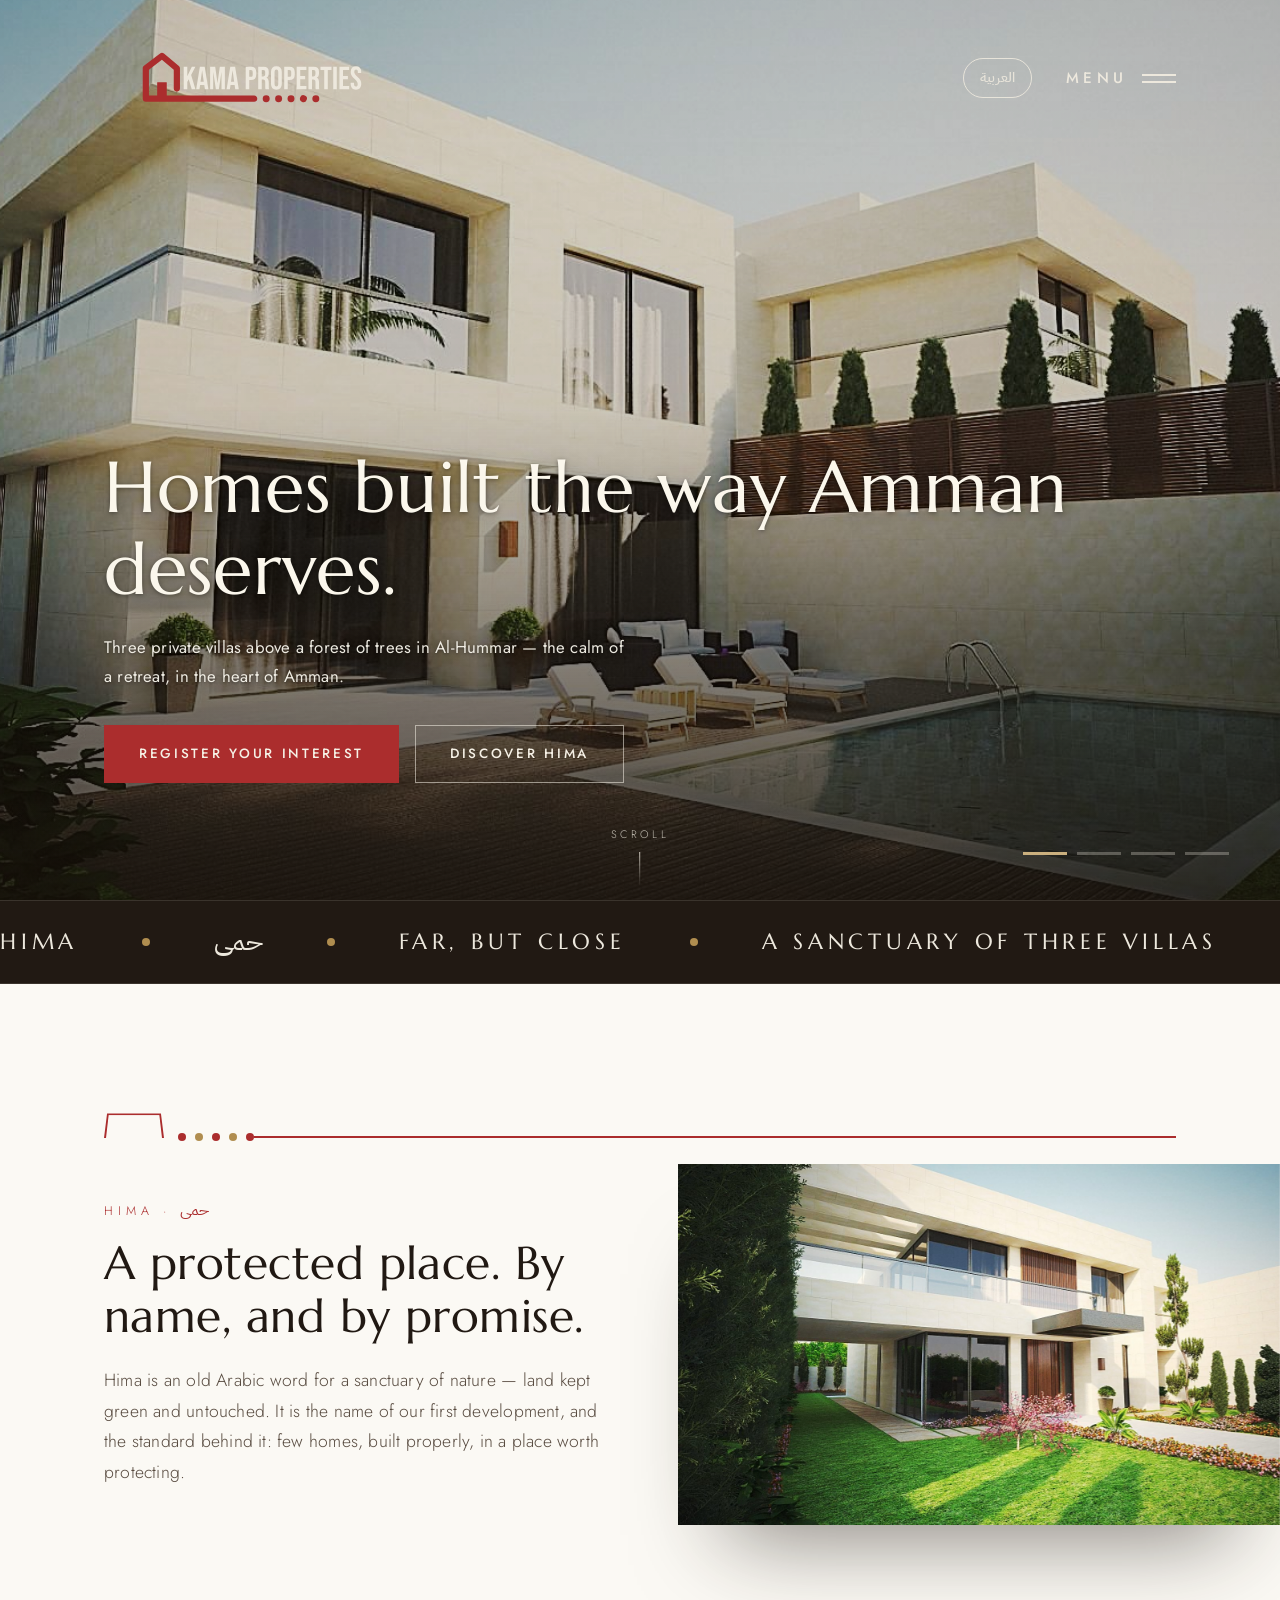
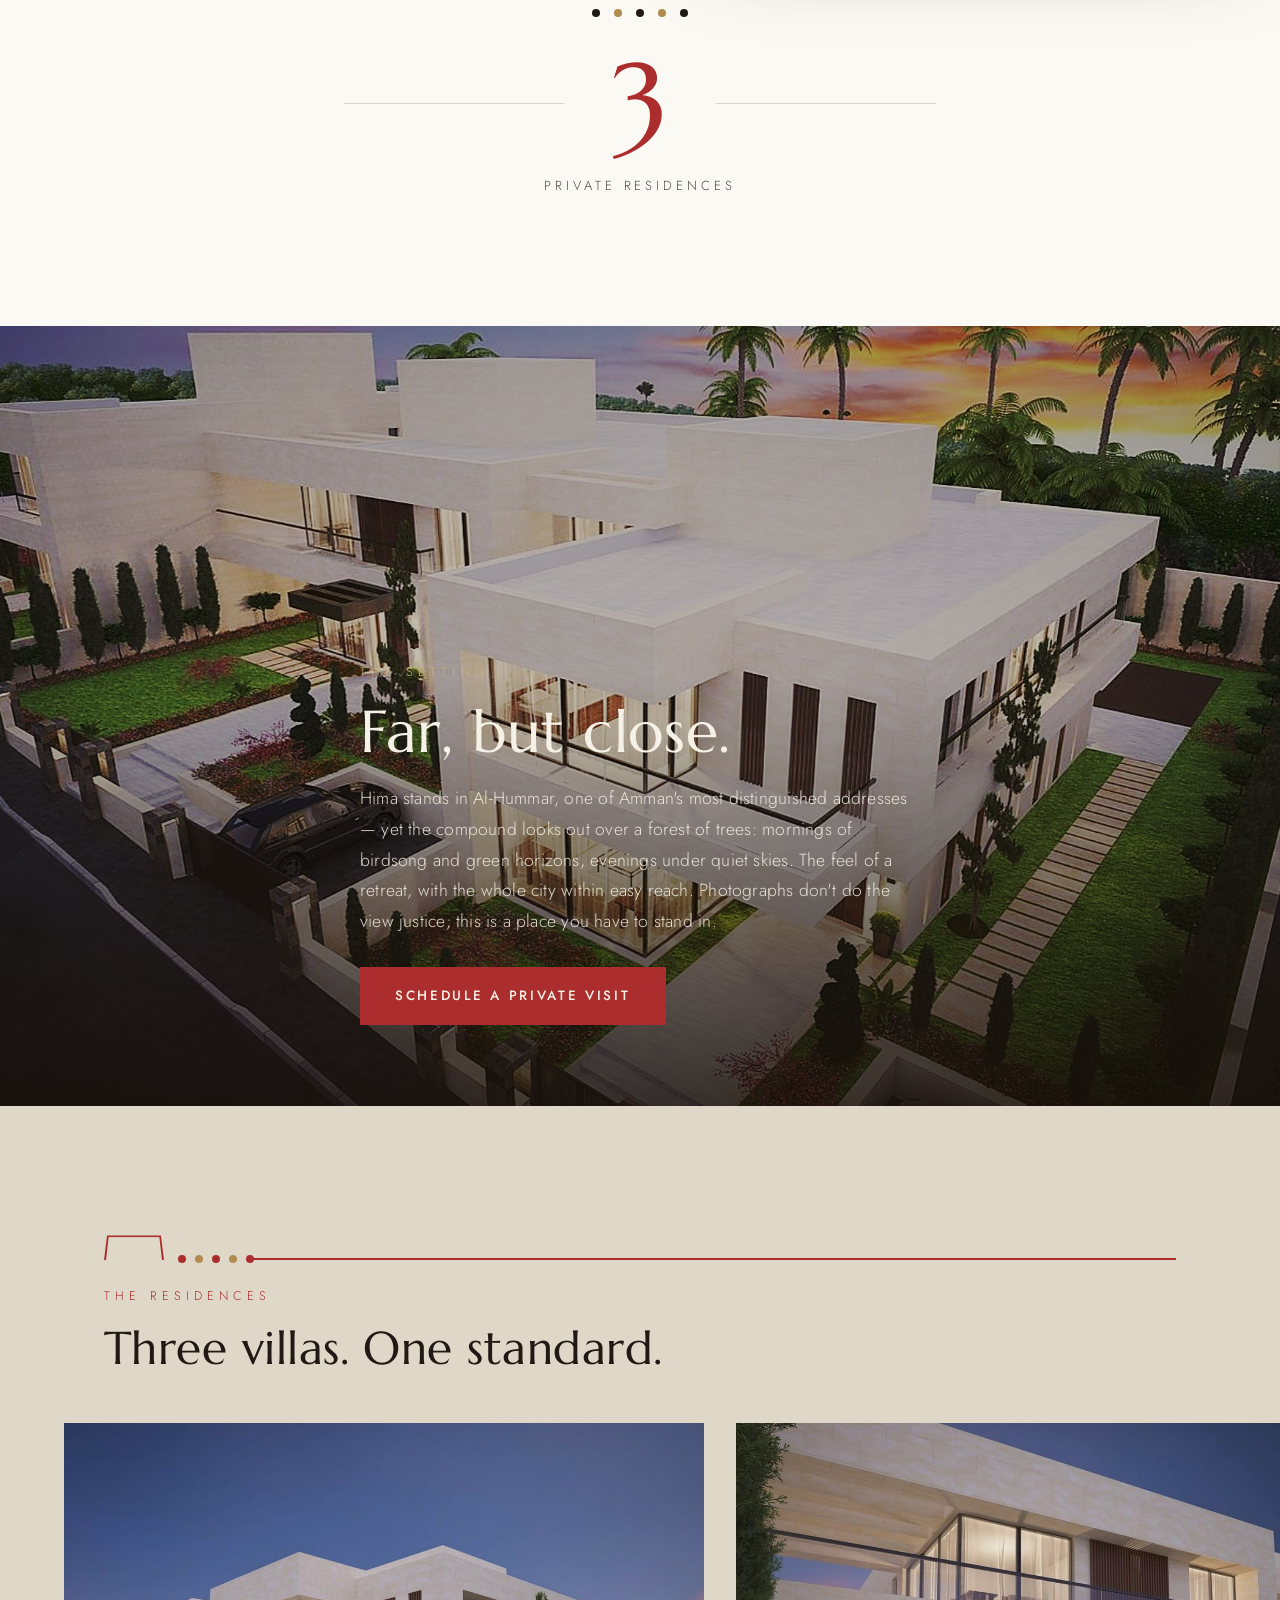
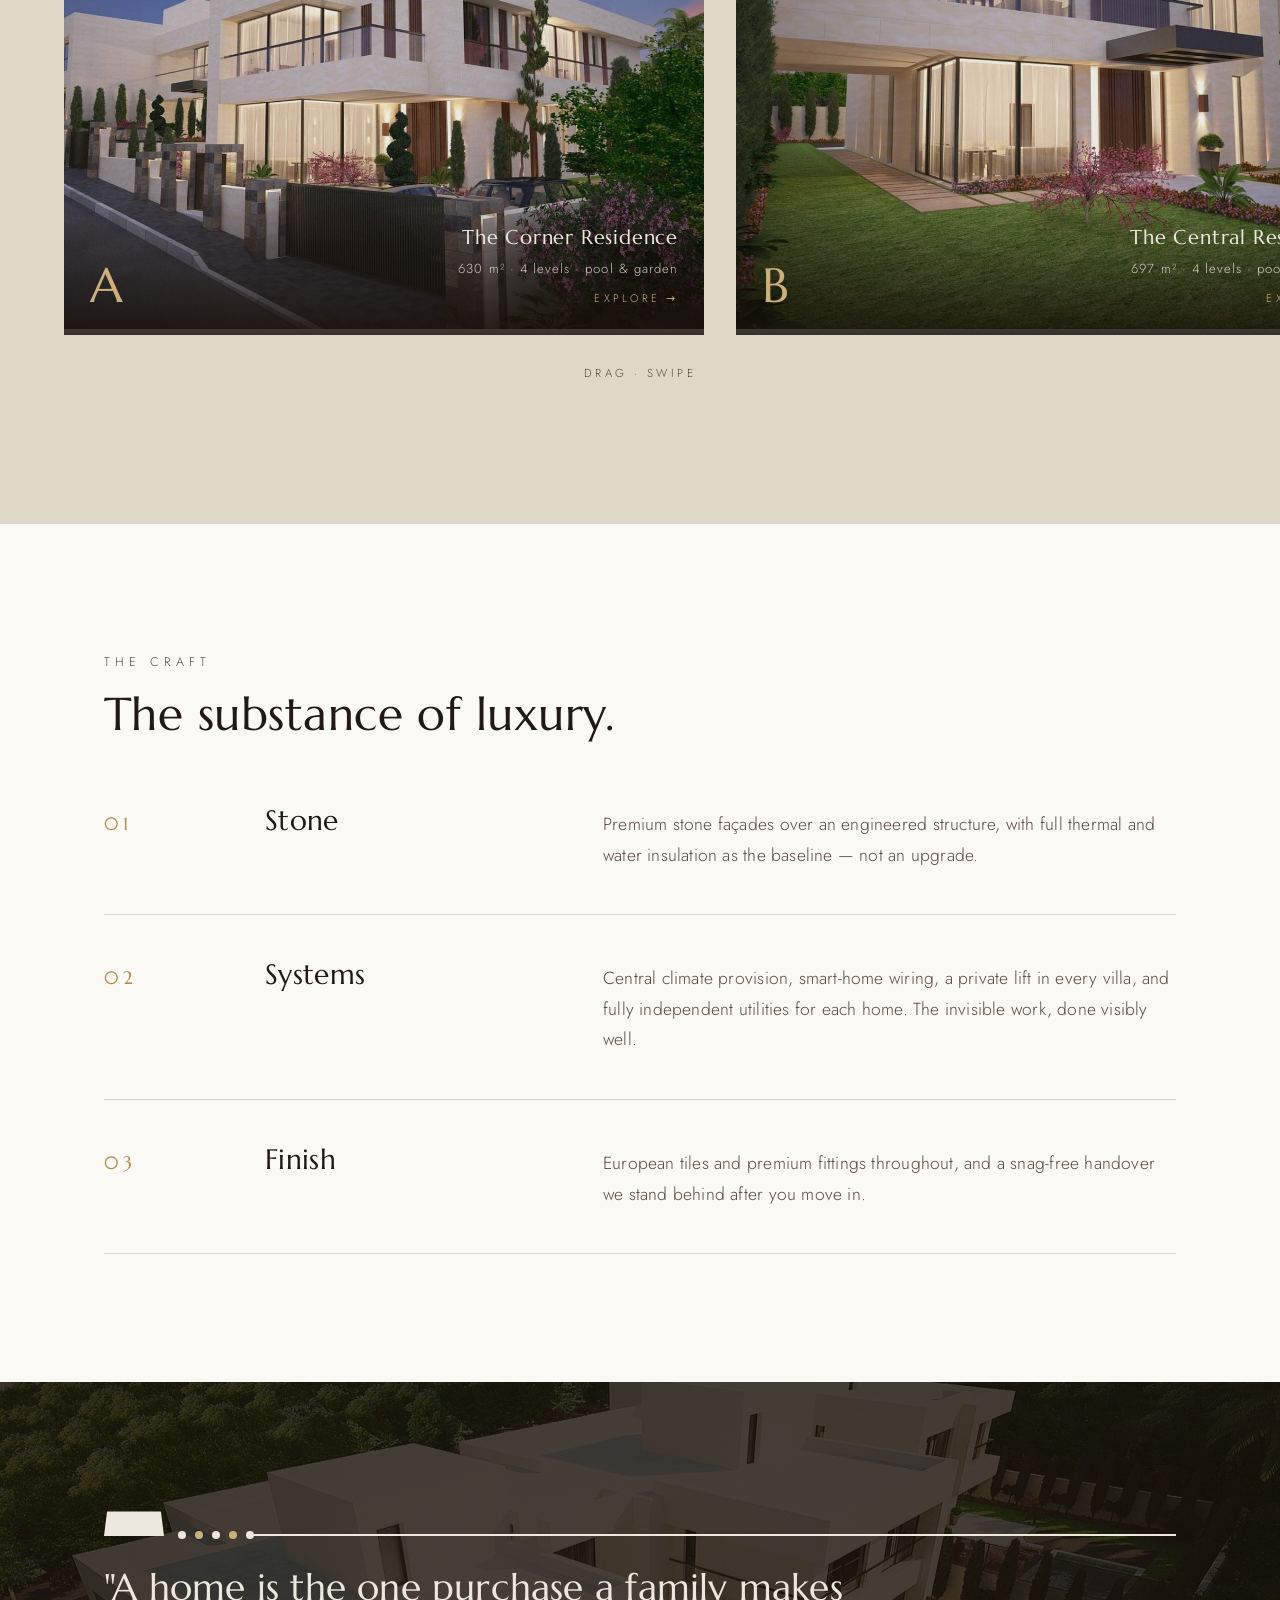
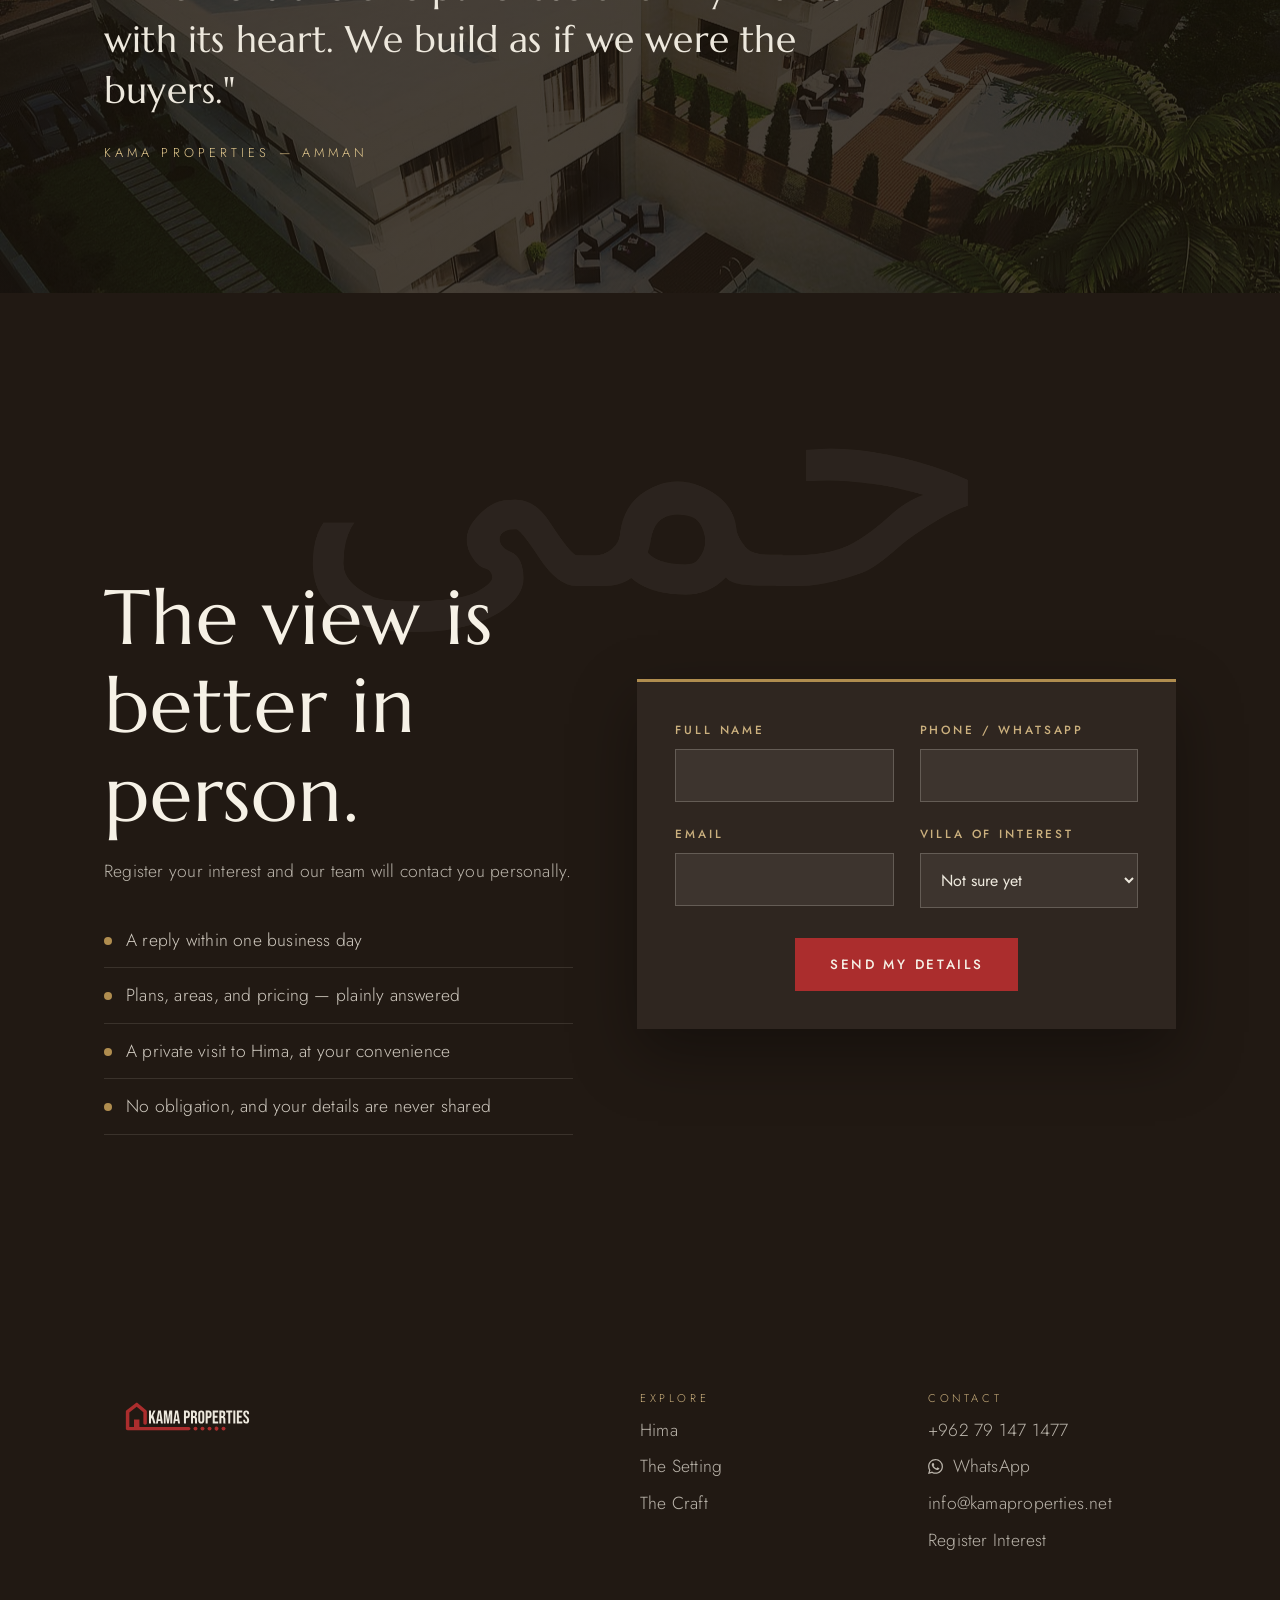
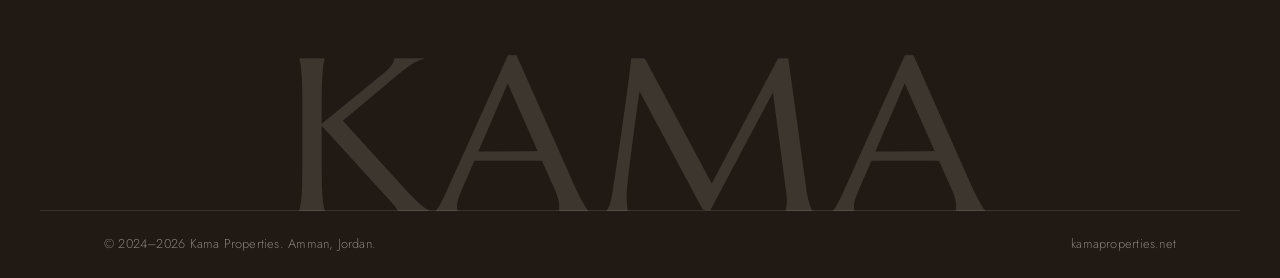
==== index.html @ 61ca40b8 "Version the stylesheet links so browsers fetch the corrected CSS Both stylesheets changed in the bro" ====
<!DOCTYPE html>
<html lang="en">
<head>
<meta charset="UTF-8">
<meta name="viewport" content="width=device-width, initial-scale=1.0">
<title>Kama Properties — Hima حمى | A Sanctuary of Three Villas, Amman</title>
<meta name="description" content="Hima by Kama Properties: three private villas overlooking a forest of trees in Al-Hummar, Amman. Far, but close.">
<link rel="preconnect" href="https://fonts.googleapis.com">
<link rel="preconnect" href="https://fonts.gstatic.com" crossorigin>
<link href="https://fonts.googleapis.com/css2?family=Marcellus&family=Jost:ital,wght@0,300;0,400;0,500;0,600;1,300&family=IBM+Plex+Sans+Arabic:wght@400;500;600&display=swap" rel="stylesheet">
<link rel="stylesheet" href="css/style-r6.css?v=2">
<link rel="stylesheet" href="css/v2-r13.css?v=2">
<link rel="icon" type="image/svg+xml" href="assets/logo-original.svg">
<meta property="og:title" content="Hima حمى — A Sanctuary of Three Villas | Kama Properties">
<meta property="og:description" content="Three private villas overlooking a forest of trees in Al-Hummar, Amman. Far, but close.">
<meta property="og:image" content="assets/hero-dusk.jpg">
</head>
<body class="v2">
<a class="skip" href="#hima">Skip to content</a>

<div class="loader" aria-hidden="true">
  <div class="dots"><i></i><i></i><i></i><i></i><i></i></div>
  <div class="word">KAMA</div>
</div>

<header class="site-header">
  <div class="wrap bar">
    <a class="brand" href="index.html">
      <img class="logo-light" src="assets/logo-original-light.svg" alt="Kama Properties">
      <img class="logo-dark" src="assets/logo-original.svg" alt="">
    </a>
    <div class="head-right">
      <a class="lang-toggle" href="index-ar.html" lang="ar">العربية</a>
      <button class="menu-btn" aria-expanded="false" aria-controls="overlay-menu">
        Menu
        <span class="lines"><span></span><span></span></span>
      </button>
    </div>
  </div>
</header>

<div class="overlay-menu" id="overlay-menu">
  <div class="inner">
    <nav aria-label="Main">
      <a href="index.html">Home</a>
      <a href="about.html">About Us</a>
      <a href="projects.html">The Residences</a>
      <a href="contact.html">Contact</a>
      <a href="index.html#interest">Register Interest</a>
    </nav>
    <div class="quick">
      <a href="tel:+962791471477" dir="ltr">+962 79 147 1477</a>
      <span class="dot" aria-hidden="true"></span>
      <a class="wa wa-only" href="https://wa.me/962791471477?text=Hello%2C%20I%20saw%20Hima%20on%20your%20website%20and%20would%20like%20to%20know%20more." target="_blank" rel="noopener" aria-label="WhatsApp"><svg class="wa-glyph" viewBox="0 0 24 24" fill="currentColor" aria-hidden="true" focusable="false" width="18" height="18"><path d="M17.472 14.382c-.297-.149-1.758-.867-2.03-.967-.273-.099-.471-.148-.67.15-.197.297-.767.966-.94 1.164-.173.199-.347.223-.644.075-.297-.15-1.255-.463-2.39-1.475-.883-.788-1.48-1.761-1.653-2.059-.173-.297-.018-.458.13-.606.134-.133.298-.347.446-.52.149-.174.198-.298.298-.497.099-.198.05-.371-.025-.52-.075-.149-.669-1.612-.916-2.207-.242-.579-.487-.5-.669-.51-.173-.008-.371-.01-.57-.01-.198 0-.52.074-.792.372-.272.297-1.04 1.016-1.04 2.479 0 1.462 1.065 2.875 1.213 3.074.149.198 2.096 3.2 5.077 4.487.709.306 1.262.489 1.694.625.712.227 1.36.195 1.871.118.571-.085 1.758-.719 2.006-1.413.248-.694.248-1.289.173-1.413-.074-.124-.272-.198-.57-.347m-5.421 7.403h-.004a9.87 9.87 0 01-5.031-1.378l-.361-.214-3.741.982.998-3.648-.235-.374a9.86 9.86 0 01-1.51-5.26c.001-5.45 4.436-9.884 9.888-9.884 2.64 0 5.122 1.03 6.988 2.898a9.825 9.825 0 012.893 6.994c-.003 5.45-4.437 9.884-9.885 9.884m8.413-18.297A11.815 11.815 0 0012.05 0C5.495 0 .16 5.335.157 11.892c0 2.096.547 4.142 1.588 5.945L.057 24l6.305-1.654a11.882 11.882 0 005.683 1.448h.005c6.554 0 11.89-5.335 11.893-11.893a11.821 11.821 0 00-3.48-8.413"/></svg></a>
    </div>
    <div class="side">
      <span class="k">Enquiries</span>
      <span dir="ltr">+962 79 147 1477</span><br>
      <a class="wa" href="https://wa.me/962791471477?text=Hello%2C%20I%20saw%20Hima%20on%20your%20website%20and%20would%20like%20to%20know%20more." target="_blank" rel="noopener"><svg class="wa-glyph" viewBox="0 0 24 24" fill="currentColor" aria-hidden="true" focusable="false" width="15" height="15"><path d="M17.472 14.382c-.297-.149-1.758-.867-2.03-.967-.273-.099-.471-.148-.67.15-.197.297-.767.966-.94 1.164-.173.199-.347.223-.644.075-.297-.15-1.255-.463-2.39-1.475-.883-.788-1.48-1.761-1.653-2.059-.173-.297-.018-.458.13-.606.134-.133.298-.347.446-.52.149-.174.198-.298.298-.497.099-.198.05-.371-.025-.52-.075-.149-.669-1.612-.916-2.207-.242-.579-.487-.5-.669-.51-.173-.008-.371-.01-.57-.01-.198 0-.52.074-.792.372-.272.297-1.04 1.016-1.04 2.479 0 1.462 1.065 2.875 1.213 3.074.149.198 2.096 3.2 5.077 4.487.709.306 1.262.489 1.694.625.712.227 1.36.195 1.871.118.571-.085 1.758-.719 2.006-1.413.248-.694.248-1.289.173-1.413-.074-.124-.272-.198-.57-.347m-5.421 7.403h-.004a9.87 9.87 0 01-5.031-1.378l-.361-.214-3.741.982.998-3.648-.235-.374a9.86 9.86 0 01-1.51-5.26c.001-5.45 4.436-9.884 9.888-9.884 2.64 0 5.122 1.03 6.988 2.898a9.825 9.825 0 012.893 6.994c-.003 5.45-4.437 9.884-9.885 9.884m8.413-18.297A11.815 11.815 0 0012.05 0C5.495 0 .16 5.335.157 11.892c0 2.096.547 4.142 1.588 5.945L.057 24l6.305-1.654a11.882 11.882 0 005.683 1.448h.005c6.554 0 11.89-5.335 11.893-11.893a11.821 11.821 0 00-3.48-8.413"/></svg>WhatsApp</a><br>
      info@kamaproperties.net<br>
      Amman, Jordan<br><br>
      <span class="k">Hours</span>
      Sunday – Thursday, 9:00 – 18:00
    </div>
  </div>
</div>

<!-- HERO -->
<section class="cinema" id="top" aria-label="Hima, a private compound of three villas">
  <div class="scene active" data-move="in" data-dusk="false"><img src="assets/compound-aerial.jpg" alt=""></div>
  <div class="scene" data-move="out" data-dusk="false"><img src="assets/entrance-day.jpg" alt=""></div>
  <div class="scene" data-move="in" data-dusk="true"><img src="assets/setting-forest.jpg" alt=""></div>
  <div class="scene" data-move="out" data-dusk="true"><img src="assets/hero-dusk.jpg" alt=""></div>
  <div class="cinema-cover" aria-hidden="true"></div>
  <canvas class="cinema-atmo" aria-hidden="true"></canvas>
  <div class="wrap">
    <h1>Homes built the way Amman deserves.</h1>
    <p class="lead">Three private villas above a forest of trees in Al-Hummar — the calm of a retreat, in the heart of Amman.</p>
    <div class="hero-actions">
      <span class="magnetic"><a class="btn btn-primary" href="#interest">Register Your Interest</a></span>
      <span class="magnetic"><a class="btn btn-ghost" href="#hima">Discover Hima</a></span>
    </div>
  </div>
  <a class="cinema-scroll" href="#hima">Scroll</a>
  <div class="cinema-progress" role="tablist" aria-label="Scenes">
    <button aria-label="Scene 1"></button><button aria-label="Scene 2"></button><button aria-label="Scene 3"></button><button aria-label="Scene 4"></button>
  </div>
</section>

<!-- MARQUEE -->
<div class="marquee" aria-hidden="true">
  <div class="track">
    <span class="half">Hima <i></i> <span lang="ar">حمى</span> <i></i> Far, but close <i></i> A sanctuary of three villas <i></i> Amman <i></i></span>
    <span class="half">Hima <i></i> <span lang="ar">حمى</span> <i></i> Far, but close <i></i> A sanctuary of three villas <i></i> Amman <i></i></span>
  </div>
</div>

<!-- HIMA / NUMBERS -->
<section class="section section--paper" id="hima">
  <div class="wrap">
    <div class="elevation reveal"><span class="dots"><i></i><i></i><i></i><i></i><i></i></span></div>
    <div class="split bleed-right">
      <div class="reveal">
        <p class="kicker">Hima · <span lang="ar">حمى</span></p>
        <h2>A protected place. By name, and by promise.</h2>
        <p class="lede">Hima is an old Arabic word for a sanctuary of nature — land kept green and untouched. It is the name of our first development, and the standard behind it: few homes, built properly, in a place worth protecting.</p>
      </div>
      <div class="media reveal">
        <img src="assets/entrance-day.jpg" alt="The entrance of a Hima villa framed by cypress trees">
      </div>
    </div>
  </div>
  <div class="solo-stat reveal">
    <span class="sdots" aria-hidden="true"><i></i><i></i><i></i><i></i><i></i></span>
    <div class="srow"><span class="num"><span data-count="3">0</span></span></div>
    <div class="slbl">Private residences</div>
  </div>
</section>

<!-- SETTING -->
<section class="setting-band" id="setting">
  <div class="band-media" data-parallax><img src="assets/setting-forest.jpg" alt=""><video class="band-vid" autoplay muted loop playsinline preload="metadata" aria-hidden="true"><source src="assets/hima-hero.webm" type="video/webm"><source src="assets/hima-hero.mp4" type="video/mp4"></video></div>
  <div class="wrap">
    <p class="kicker reveal">The Setting</p>
    <h2 class="reveal">Far, but close.</h2>
    <p class="lede reveal" style="max-width:56ch; margin:18px 0 30px">Hima stands in Al-Hummar, one of Amman's most distinguished addresses — yet the compound looks out over a forest of trees: mornings of birdsong and green horizons, evenings under quiet skies. The feel of a retreat, with the whole city within easy reach. Photographs don't do the view justice; this is a place you have to stand in.</p>
    <div class="reveal">
      <span class="magnetic"><a class="btn btn-primary" href="#interest">Schedule a Private Visit</a></span>
    </div>
  </div>
</section>

<!-- VILLAS RAIL -->
<section class="section section--deep">
  <div class="wrap">
    <div class="elevation reveal"><span class="dots"><i></i><i></i><i></i><i></i><i></i></span></div>
    <p class="kicker reveal">The Residences</p>
    <h2 class="reveal">Three villas. One standard.</h2>
  </div>
  <div class="rail-wrap reveal" style="margin-top:40px">
    <div class="rail">
      <a class="card" href="projects.html#villa-a" aria-label="Villa A — The Corner Residence">
        <img src="assets/hima-a-card-v3.jpg" alt="Villa A of Hima — exterior" style="object-position:55% 50%">
        <div class="tag">
          <div class="letter">A</div>
          <div class="meta"><b>The Corner Residence</b>630 m² · 4 levels · pool &amp; garden</div>
        </div>
      </a>
      <a class="card" href="projects.html#villa-b" aria-label="Villa B — The Central Residence">
        <img src="assets/hima-b-card-v3.jpg" alt="Villa B of Hima — exterior" style="object-position:50% 50%">
        <div class="tag">
          <div class="letter">B</div>
          <div class="meta"><b>The Central Residence</b>697 m² · 4 levels · pool &amp; garden</div>
        </div>
      </a>
      <a class="card" href="projects.html#villa-c" aria-label="Villa C — The Garden Residence">
        <img src="assets/hima-c-card-v2.jpg" alt="Villa C of Hima — exterior">
        <div class="tag">
          <div class="letter">C</div>
          <div class="meta"><b>The Garden Residence</b>630 m² · 4 levels · pool &amp; garden</div>
        </div>
      </a>
    </div>
    <p class="rail-hint">Drag · Swipe</p>
  </div>
</section>

<!-- CRAFT -->
<section class="section section--paper craft" id="craft">
  <div class="wrap">
    <p class="kicker reveal">The Craft</p>
    <h2 class="reveal" style="margin-bottom:20px">The substance of luxury.</h2>
    <div class="row reveal">
      <div class="no">01</div><h3>Stone</h3>
      <p>Premium stone façades over an engineered structure, with full thermal and water insulation as the baseline — not an upgrade.</p>
    </div>
    <div class="row reveal">
      <div class="no">02</div><h3>Systems</h3>
      <p>Central climate provision, smart-home wiring, a private lift in every villa, and fully independent utilities for each home. The invisible work, done visibly well.</p>
    </div>
    <div class="row reveal">
      <div class="no">03</div><h3>Finish</h3>
      <p>European tiles and premium fittings throughout, and a snag-free handover we stand behind after you move in.</p>
    </div>
  </div>
</section>

<!-- QUOTE -->
<section class="section section--ink quote-band quote-band--photo">
  <div class="wrap">
    <div class="elevation elevation--light reveal"><span class="dots"><i></i><i></i><i></i><i></i><i></i></span></div>
    <blockquote class="reveal">"A home is the one purchase a family makes with its heart. We build as if we were the buyers."</blockquote>
    <cite class="reveal">Kama Properties — Amman</cite>
  </div>
</section>

<!-- CTA -->
<section class="cta-panel" id="interest">
  <div class="cta-watermark" aria-hidden="true"><img src="assets/hima-seal.png" alt=""></div>
  <div class="cta-grid">
    <div class="reveal">
      <h2>The view is better in person.</h2>
      <p>Register your interest and our team will contact you personally.</p>
      <ul class="promise">
        <li>A reply within one business day</li>
        <li>Plans, areas, and pricing — plainly answered</li>
        <li>A private visit to Hima, at your convenience</li>
        <li>No obligation, and your details are never shared</li>
      </ul>
    </div>
    <div class="form-dark reveal">
    <form data-eoi action="https://formsubmit.co/info@kamaproperties.net" method="POST">
      <input type="hidden" name="_subject" value="New expression of interest — Hima v2">
      <input type="hidden" name="_captcha" value="false">
      <div class="form-grid">
        <div class="field">
          <label for="v-name">Full Name</label>
          <input id="v-name" name="name" type="text" autocomplete="name" required>
        </div>
        <div class="field">
          <label for="v-phone">Phone / WhatsApp</label>
          <input id="v-phone" name="phone" type="tel" autocomplete="tel" required>
        </div>
        <div class="field">
          <label for="v-email">Email</label>
          <input id="v-email" name="email" type="email" autocomplete="email" required>
        </div>
        <div class="field">
          <label for="v-villa">Villa of Interest</label>
          <select id="v-villa" name="villa">
            <option>Not sure yet</option><option>Villa A</option><option>Villa B</option><option>Villa C</option>
          </select>
        </div>
      </div>
      <div class="form-foot" style="justify-content:center">
        <span class="magnetic"><button class="btn btn-primary" type="submit">Send My Details</button></span>
      </div>
    </form>
    <p class="form-success" role="status">Thank you — your interest has been registered. Our team will be in touch shortly.</p>
    </div>
  </div>
</section>

<!-- FOOTER -->
<footer class="footer-v2">
  <div class="grid">
    <div>
      <img src="assets/logo-original-light.svg" alt="Kama Properties" style="height:72px">
    </div>
    <div>
      <span class="k">Explore</span>
      <a href="#hima">Hima</a>
      <a href="#setting">The Setting</a>
      <a href="#craft">The Craft</a>
    </div>
    <div>
      <span class="k">Contact</span>
      <a href="tel:+962791471477" dir="ltr">+962 79 147 1477</a>
      <a class="wa" href="https://wa.me/962791471477?text=Hello%2C%20I%20saw%20Hima%20on%20your%20website%20and%20would%20like%20to%20know%20more." target="_blank" rel="noopener"><svg class="wa-glyph" viewBox="0 0 24 24" fill="currentColor" aria-hidden="true" focusable="false" width="15" height="15"><path d="M17.472 14.382c-.297-.149-1.758-.867-2.03-.967-.273-.099-.471-.148-.67.15-.197.297-.767.966-.94 1.164-.173.199-.347.223-.644.075-.297-.15-1.255-.463-2.39-1.475-.883-.788-1.48-1.761-1.653-2.059-.173-.297-.018-.458.13-.606.134-.133.298-.347.446-.52.149-.174.198-.298.298-.497.099-.198.05-.371-.025-.52-.075-.149-.669-1.612-.916-2.207-.242-.579-.487-.5-.669-.51-.173-.008-.371-.01-.57-.01-.198 0-.52.074-.792.372-.272.297-1.04 1.016-1.04 2.479 0 1.462 1.065 2.875 1.213 3.074.149.198 2.096 3.2 5.077 4.487.709.306 1.262.489 1.694.625.712.227 1.36.195 1.871.118.571-.085 1.758-.719 2.006-1.413.248-.694.248-1.289.173-1.413-.074-.124-.272-.198-.57-.347m-5.421 7.403h-.004a9.87 9.87 0 01-5.031-1.378l-.361-.214-3.741.982.998-3.648-.235-.374a9.86 9.86 0 01-1.51-5.26c.001-5.45 4.436-9.884 9.888-9.884 2.64 0 5.122 1.03 6.988 2.898a9.825 9.825 0 012.893 6.994c-.003 5.45-4.437 9.884-9.885 9.884m8.413-18.297A11.815 11.815 0 0012.05 0C5.495 0 .16 5.335.157 11.892c0 2.096.547 4.142 1.588 5.945L.057 24l6.305-1.654a11.882 11.882 0 005.683 1.448h.005c6.554 0 11.89-5.335 11.893-11.893a11.821 11.821 0 00-3.48-8.413"/></svg>WhatsApp</a>
      <a href="mailto:info@kamaproperties.net">info@kamaproperties.net</a>
      <a href="#interest">Register Interest</a>
    </div>
  </div>
  <div class="giant" aria-hidden="true">KAMA</div>
  <div class="base">
    <span>© 2024–<span class="yr">2026</span> Kama Properties. Amman, Jordan.</span>
    <span>kamaproperties.net</span>
  </div>
</footer>

<script src="js/cinema.js"></script>
<script src="js/v2-r6.js"></script>
<script>document.querySelectorAll(".yr").forEach(function(e){e.textContent=new Date().getFullYear()})</script>
</body>
</html>
---- css/style-r6.css ----
/* ============================================================
   KAMA PROPERTIES — kamaproperties.net
   Palette: Amman limestone at golden hour
   Display: Marcellus · Body: Almarai
   ============================================================ */

:root{
  --stone:      #EDE8DD;   /* limestone base */
  --stone-deep: #DFD8C8;   /* shadowed stone */
  --paper:      #FBF9F4;   /* card / panel */
  --ink:        #211913;   /* espresso */
  --ink-soft:   #574A3F;
  --oxblood:    #AB2D2D;   /* brand red, from the original logo */
  --oxblood-dk: #8C2426;
  --champagne:  #B08D4F;   /* gold accent — used sparingly */
  --champagne-lt:#CBB07E;
  --line:       rgba(33,25,19,.16);

  --font-display: "Marcellus", "Times New Roman", serif;
  --font-body: "Jost", "Segoe UI", system-ui, sans-serif;

  --max: 1200px;
  --pad: clamp(20px, 5vw, 64px);
  --bleed: calc((100vw - min(var(--max), 100vw)) / 2 + var(--pad)); /* distance from the wrap's content edge to the viewport edge */
}

*{ box-sizing:border-box; margin:0; padding:0; }
html{ scroll-behavior:smooth; }
body{
  font-family:var(--font-body);
  background:var(--stone);
  color:var(--ink);
  line-height:1.75;
  font-size:17.5px;
  font-weight:300;
  letter-spacing:.012em;
  -webkit-font-smoothing:antialiased;
}
img, svg, video{ display:block; max-width:100%; }
a{ color:inherit; text-decoration:none; }
ul{ list-style:none; }

h1,h2,h3,.display{ font-family:var(--font-display); font-weight:400; line-height:1.15; letter-spacing:.01em; }

.wrap{ max-width:var(--max); margin-inline:auto; padding-inline:var(--pad); }

/* ---------- Signature: the elevation line ----------
   The roofline from the Kama mark, drawn as a travelling rule
   that ends in the five dots. Used to open every section. */
.elevation{
  display:flex; align-items:flex-end; gap:0;
  height:26px; margin-bottom:26px;
}
.elevation::before{
  content:""; flex:0 0 auto; width:56px; height:100%;
  border-left:2px solid var(--oxblood);
  border-top:2px solid var(--oxblood);
  border-right:2px solid var(--oxblood);
  transform:perspective(60px) rotateX(14deg);
  transform-origin:bottom;
}
.elevation::after{
  content:""; flex:1 1 auto; height:2px; background:var(--oxblood);
  margin-bottom:0;
}
.elevation .dots{ display:flex; gap:9px; margin-left:14px; margin-bottom:-3px; }
.elevation .dots i{
  width:8px; height:8px; border-radius:50%; background:var(--oxblood);
}
.elevation .dots i:nth-child(2n){ background:var(--champagne); }

.elevation--light::before,
.elevation--light::after{ border-color:var(--stone); background:var(--stone); }
.elevation--light::after{ background:var(--stone); }
.elevation--light .dots i{ background:var(--stone); }
.elevation--light .dots i:nth-child(2n){ background:var(--champagne-lt); }

/* ---------- Header ---------- */
.site-header{
  position:sticky; top:0; z-index:60; 

  background:color-mix(in srgb, var(--stone) 88%, transparent);
  backdrop-filter:blur(12px);
  border-bottom:1px solid var(--line);
}
.site-header .bar{
  position:relative;
  display:flex; align-items:center; justify-content:space-between;
  gap:24px; padding-block:10px;
}
@media (min-width: 721px){
  .site-header .bar{ flex-direction:column; gap:10px; padding-block:18px 0; }
  .brand img{ height:161px; transition:height .45s var(--ease-lux, ease); }
  .nav{ padding-bottom:14px; }
  .site-header.scrolled .bar{ padding-block:10px 0; }
  .site-header.scrolled .brand img{ height:76px; }
}
.brand{ display:flex; align-items:center; gap:14px; }
.brand img{ height:100px; width:auto; }
.brand .word{
  font-family:var(--font-display);
  font-size:1.25rem; letter-spacing:.16em; text-transform:uppercase;
}
.brand .word small{
  display:block; font-family:var(--font-body); font-size:.62rem;
  letter-spacing:.42em; color:var(--champagne); text-transform:uppercase;
}
.nav{ display:flex; align-items:center; gap:clamp(16px,3vw,36px); }
.nav a{
  font-size:.82rem; font-weight:400; letter-spacing:.18em; text-transform:uppercase;
  color:var(--ink-soft); padding-block:6px; position:relative;
}
.nav a::after{
  content:""; position:absolute; left:0; right:100%; bottom:0;
  height:2px; background:var(--oxblood); transition:right .3s ease;
}
.nav a:hover::after, .nav a[aria-current="page"]::after{ right:0; }
.nav a[aria-current="page"]{ color:var(--ink); }
.nav .cta{
  border:1px solid var(--oxblood); color:var(--oxblood);
  padding:10px 22px; transition:background .25s, color .25s;
}
.nav .cta::after{ display:none; }
.nav .cta:hover{ background:var(--oxblood); color:var(--paper); }

.nav-toggle{ display:none; background:none; border:0; cursor:pointer; padding:8px; }
.nav-toggle span{ display:block; width:24px; height:2px; background:var(--ink); margin:5px 0; transition:.3s; }

/* ---------- Hero ---------- */
.hero{
  position:relative; min-height:min(92vh, 860px);
  display:flex; align-items:flex-end;
  color:var(--paper); overflow:hidden;
  background:var(--ink);
}
.hero video, .hero .poster{
  position:absolute; inset:0; width:100%; height:100%; object-fit:cover;
}
.hero::after{
  content:""; position:absolute; inset:0;
  background:linear-gradient(to top, rgba(23,16,9,.82) 0%, rgba(23,16,9,.25) 55%, rgba(23,16,9,.15) 100%);
}
.hero .wrap{ position:relative; z-index:2; width:100%; padding-block:clamp(48px,8vh,96px); }
.hero .eyebrow{
  font-size:.92rem; font-weight:700; letter-spacing:.42em; text-transform:uppercase;
  color:#EBD4A0; margin-bottom:18px;
  text-shadow:0 1px 3px rgba(0,0,0,.55), 0 2px 18px rgba(0,0,0,.45);
}
.hero h1{
  font-size:clamp(2.4rem, 5.6vw, 4.6rem);
  max-width:16ch; margin-bottom:22px; color:#F6F1E6;
}
.hero p{ max-width:52ch; color:rgba(248,244,235,.95); margin-bottom:34px; font-size:1.05rem; font-weight:400; text-shadow:0 1px 3px rgba(0,0,0,.45), 0 2px 14px rgba(0,0,0,.35); }
.hero-actions{ display:flex; flex-wrap:wrap; gap:16px; }

.btn{
  display:inline-block; font-family:var(--font-body); font-weight:500;
  font-size:.84rem; letter-spacing:.2em; text-transform:uppercase;
  padding:16px 34px; border:1px solid transparent; cursor:pointer;
  transition:background .25s, color .25s, border-color .25s;
}
.btn-primary{ background:var(--oxblood); color:#F6F1E6; }
.btn-primary:hover{ background:var(--oxblood-dk); }
.btn-ghost{ border-color:rgba(246,241,230,.55); color:#F6F1E6; }
.btn-ghost:hover{ border-color:var(--champagne-lt); color:var(--champagne-lt); }
.btn-dark{ background:var(--ink); color:var(--paper); }
.btn-dark:hover{ background:#000; }

/* ---------- Sections ---------- */
.section{ padding-block:clamp(72px,10vw,128px); }
.section--paper{ background:var(--paper); }
.section--deep{ background:var(--stone-deep); }
.section--ink{ background:var(--ink); color:var(--stone); }

.kicker{
  font-size:.78rem; letter-spacing:.4em; text-transform:uppercase;
  color:var(--oxblood); margin-bottom:14px;
}
.section--ink .kicker{ color:var(--champagne-lt); }
.section h2{ font-size:clamp(1.9rem,3.6vw,2.9rem); max-width:22ch; margin-bottom:22px; }
.lede{ font-size:1.1rem; color:var(--ink-soft); max-width:62ch; }
.section--ink .lede{ color:rgba(237,232,221,.8); }

.split{ display:grid; grid-template-columns:1fr 1fr; gap:clamp(32px,6vw,84px); align-items:center; }
.split .media{ border:none; box-shadow:0 60px 90px -50px rgba(33,25,19,.55); }
/* images that run to the viewport edge */
.bleed-right .media{ margin-right:calc(-1 * var(--bleed)); }
.bleed-left .media{ margin-left:calc(-1 * var(--bleed)); }
/* editorial overlap: text panel rides over its image */
.editorial{ align-items:center; }
.editorial .panel{
  background:var(--paper); padding:clamp(28px,3.5vw,52px);
  position:relative; z-index:2;
  box-shadow:0 40px 70px -45px rgba(33,25,19,.5);
  border-top:3px solid var(--oxblood);
}
@media (min-width: 961px){
  .editorial .media + .panel{ margin-left:-96px; }
  .editorial .panel:first-child{ margin-right:-96px; }
}
.split .media svg, .split .media img{ width:100%; height:auto; }

/* stats strip */
.figures{ display:grid; grid-template-columns:repeat(3,1fr); gap:2px; background:var(--line); border:1px solid var(--line); margin-top:56px; }
.figures div{ background:var(--paper); padding:32px 28px; }
.figures .num{ font-family:var(--font-display); font-size:2.4rem; color:var(--oxblood); }
.figures .lbl{ font-size:.8rem; letter-spacing:.22em; text-transform:uppercase; color:var(--ink-soft); }

/* villa cards */
.villas{ display:grid; grid-template-columns:repeat(3,1fr); gap:28px; margin-top:56px; }
.villa-card{
  background:var(--paper); border:none;
  box-shadow:0 30px 60px -40px rgba(33,25,19,.45);
  display:flex; flex-direction:column; transition:transform .3s ease, box-shadow .3s ease;
}
.villa-card:hover{ transform:translateY(-6px); box-shadow:0 24px 48px -24px rgba(33,25,19,.35); }
.villa-card .media{ aspect-ratio:4/3; overflow:hidden; }
.villa-card .media svg{ width:100%; height:100%; }
.villa-card .body{ padding:26px 26px 30px; display:flex; flex-direction:column; gap:12px; flex:1; }
.villa-card h3{ font-size:1.4rem; }
.villa-card .meta{ display:flex; flex-wrap:wrap; gap:8px 20px; font-size:.86rem; font-weight:300; letter-spacing:.08em; color:var(--ink-soft); }
.villa-card .meta span{ display:inline-flex; align-items:center; gap:8px; }
.villa-card .meta span::before{ content:""; width:6px; height:6px; border-radius:50%; background:var(--champagne); }
.villa-card .link{
  margin-top:auto; align-self:flex-start;
  font-size:.8rem; letter-spacing:.22em; text-transform:uppercase; color:var(--oxblood);
  border-bottom:1px solid var(--oxblood); padding-bottom:3px;
}
.status-pill{
  align-self:flex-start; font-size:.68rem; letter-spacing:.24em; text-transform:uppercase;
  color:var(--champagne); border:1px solid var(--champagne); padding:5px 12px;
}

/* pillars */
.pillars{ display:grid; grid-template-columns:repeat(3,1fr); gap:clamp(24px,4vw,48px); margin-top:56px; }
.pillar h3{ font-size:1.25rem; margin-bottom:10px; }
.pillar p{ color:var(--ink-soft); font-size:.98rem; }
.pillar .glyph{
  width:52px; height:52px; border:1px solid var(--oxblood); border-radius:50%;
  display:grid; place-items:center; margin-bottom:18px;
  font-family:var(--font-display); color:var(--oxblood); font-size:1.2rem;
}

/* quote band */
.quote-band blockquote{
  font-family:var(--font-display);
  font-size:clamp(1.5rem,3vw,2.3rem); line-height:1.4; max-width:26ch;
}
.quote-band cite{
  display:block; margin-top:26px; font-family:var(--font-body); font-style:normal;
  font-size:.8rem; letter-spacing:.32em; text-transform:uppercase; color:#E3C98F;
}

.quote-band--photo{
  background:
    linear-gradient(rgba(23,16,9,.8), rgba(23,16,9,.8)),
    url('../assets/hero-dusk.jpg') center 30%/cover no-repeat;
}

/* villa B: an image on each side of the text */
.triptych{ display:grid; grid-template-columns:1fr; gap:clamp(24px,4vw,48px); align-items:center; }
.triptych .media{ border:none; box-shadow:0 60px 90px -50px rgba(33,25,19,.55); }
@media (min-width: 961px){
  .triptych{ grid-template-columns:1.08fr 0.92fr 1.08fr; }
  .triptych .media:first-child{ margin-left:calc(-1 * var(--bleed)); }
  .triptych .media:last-child{ margin-right:calc(-1 * var(--bleed)); }
  .triptych .panel{ margin-inline:-70px; }
}

/* the setting: full-bleed nature band */
.setting-band{
  position:relative; min-height:min(88vh, 780px);
  display:flex; align-items:flex-end;
  color:#F6F1E6;
  background:
    linear-gradient(to top, rgba(23,16,9,.82) 0%, rgba(23,16,9,.2) 55%, rgba(23,16,9,.28) 100%),
    url('../assets/setting-forest.jpg') center 40%/cover no-repeat;
}
.setting-band .wrap{ padding-block:clamp(56px,9vh,110px); }
.setting-band .kicker{ color:var(--champagne-lt); }
.setting-band h2{ font-size:clamp(2.2rem,4.6vw,3.8rem); color:#F6F1E6; max-width:16ch; }
.setting-band .lede{ color:rgba(246,241,230,.88); }

/* ---------- Forms ---------- */
.form-shell{
  background:var(--paper); border:1px solid var(--line);
  padding:clamp(28px,4vw,56px);
}
.form-grid{ display:grid; grid-template-columns:1fr 1fr; gap:22px 26px; }
.field{ display:flex; flex-direction:column; gap:8px; }
.field--full{ grid-column:1 / -1; }
.field label{
  font-size:.74rem; font-weight:500; letter-spacing:.24em; text-transform:uppercase; color:var(--ink-soft);
}
.field input, .field select, .field textarea{
  font-family:var(--font-body); font-size:1rem; color:var(--ink);
  background:var(--stone); border:1px solid var(--line);
  padding:14px 16px; border-radius:0; width:100%;
}
.field textarea{ min-height:130px; resize:vertical; }
.field input:focus, .field select:focus, .field textarea:focus{
  outline:2px solid var(--champagne); outline-offset:1px; border-color:var(--champagne);
}
.form-foot{ display:flex; flex-wrap:wrap; align-items:center; gap:20px; margin-top:30px; }
.form-note{ font-size:.85rem; color:var(--ink-soft); max-width:44ch; }
.form-success{
  display:none; margin-top:24px; padding:18px 22px;
  background:#EFF3E8; border:1px solid #9AAD7F; color:#3D4A2C; font-size:.95rem;
}
.form-success.show{ display:block; }

/* contact layout */
.contact-grid{ display:grid; grid-template-columns:0.85fr 1.15fr; gap:clamp(32px,5vw,72px); align-items:start; }
.contact-list li{ padding:20px 0; border-bottom:1px solid var(--line); }
.contact-list .k{ font-size:.72rem; letter-spacing:.3em; text-transform:uppercase; color:var(--oxblood); margin-bottom:4px; }
.contact-list .v{ font-size:1.08rem; font-weight:300; letter-spacing:.02em; }
.contact-list .v strong{ font-family:var(--font-display); font-weight:400; font-size:1.15em; letter-spacing:.03em; }

/* paired call-to-action buttons: even gap side by side, and when they
   stack on small screens they breathe instead of touching */
.cta-row{
  display:flex; flex-wrap:wrap; gap:14px; justify-content:center; align-items:center;
}
.cta-row .btn{ margin:0; }
@media (max-width:520px){
  .cta-row{ flex-direction:column; }
  .cta-row .btn{ width:100%; max-width:340px; text-align:center; }
}

/* ---------- Footer ---------- */
.site-footer{ background:var(--ink); color:var(--stone); padding-block:64px 36px; }
.site-footer .top{
  display:flex; flex-wrap:wrap; justify-content:space-between; gap:36px;
  padding-bottom:44px; border-bottom:1px solid rgba(237,232,221,.14);
}
.site-footer .brand img{ height:96px; }
.site-footer .word{ color:var(--stone); }
.site-footer nav{ display:flex; gap:28px; flex-wrap:wrap; align-items:center; }
.site-footer nav a{ font-size:.8rem; letter-spacing:.2em; text-transform:uppercase; color:rgba(237,232,221,.7); }
.site-footer nav a:hover{ color:var(--champagne-lt); }
.site-footer .base{
  display:flex; flex-wrap:wrap; justify-content:space-between; gap:12px;
  padding-top:26px; font-size:.8rem; color:rgba(237,232,221,.55);
}

/* ---------- Reveal on scroll ---------- */
.reveal{ opacity:0; transform:translateY(24px); transition:opacity .7s ease, transform .7s ease; }
.reveal.in{ opacity:1; transform:none; }

/* ---------- Page hero (interior pages) ---------- */
.page-hero{ padding-block:clamp(64px,9vw,110px) clamp(40px,6vw,72px); }
.page-hero h1{ font-size:clamp(2.2rem,4.6vw,3.6rem); margin-bottom:16px; }

/* ---------- Responsive ---------- */
@media (max-width: 960px){
  .split, .contact-grid{ grid-template-columns:1fr; }
  .villas{ grid-template-columns:1fr 1fr; }
  .pillars{ grid-template-columns:1fr; }
}
@media (max-width: 720px){
  .site-header{ position:sticky; }
  .nav{
    position:absolute; top:100%; left:0; right:0; background:var(--paper);
    flex-direction:column; align-items:flex-start; gap:0;
    border-bottom:0;
    max-height:0; overflow:hidden; transition:max-height .35s ease;
    padding-inline:var(--pad);
  }
  .nav.open{ border-bottom:1px solid var(--line); }
  .nav.open{ max-height:420px; }
  .nav a{ padding:16px 0; width:100%; border-bottom:1px solid var(--line); }
  .nav .cta{ margin-block:16px; text-align:center; }
  .nav-toggle{ display:block; }
  .villas{ grid-template-columns:1fr; }
  .figures{ grid-template-columns:1fr; }
  .form-grid{ grid-template-columns:1fr; }
}

@media (prefers-reduced-motion: reduce){
  html{ scroll-behavior:auto; }
  .reveal{ opacity:1; transform:none; transition:none; }
  .villa-card{ transition:none; }
}

/* ============================================================
   Motion refinement — cinematic reveals & easing
   ============================================================ */
:root{ --ease-lux: cubic-bezier(0.22, 1, 0.36, 1); }

.reveal{
  opacity:0; transform:translateY(34px);
  transition:opacity 1.1s var(--ease-lux), transform 1.1s var(--ease-lux);
  transition-delay:var(--d, 0s);
  will-change:opacity, transform;
}
.reveal.in{ opacity:1; transform:none; }

/* images unveil with a soft settle from a slight zoom */
.media, .villa-card .media{ overflow:hidden; }
.media img, .villa-card .media img{
  transform:scale(1.07);
  transition:transform 1.6s var(--ease-lux);
  will-change:transform;
}
.reveal.in img, .villa-card.in .media img{ transform:scale(1); }
.villa-card .media img{ height:100%; width:100%; object-fit:cover; }
.villa-card:hover .media img{ transform:scale(1.045); }

/* hero: slow cinematic drift + parallax hook */
.hero video, .hero .poster{
  transform:scale(1.08) translateY(calc(var(--parallax, 0) * 1px));
  animation:heroDrift 22s var(--ease-lux) forwards;
}
@keyframes heroDrift{
  from{ transform:scale(1.14) translateY(calc(var(--parallax, 0) * 1px)); }
  to{ transform:scale(1.08) translateY(calc(var(--parallax, 0) * 1px)); }
}
.hero .wrap > *{
  opacity:0; transform:translateY(26px);
  animation:heroRise 1.2s var(--ease-lux) forwards;
}
.hero .eyebrow{ animation-delay:.15s }
.hero h1{ animation-delay:.3s }
.hero p{ animation-delay:.45s }
.hero .hero-actions{ animation-delay:.6s }
@keyframes heroRise{ to{ opacity:1; transform:none; } }

/* header refinement on scroll */
.site-header{ transition:box-shadow .4s ease, background .4s ease; }
.site-header.scrolled{ box-shadow:0 12px 32px -20px rgba(33,25,19,.4); }

/* buttons: soft press + sheen */
.btn{ transition:background .3s var(--ease-lux), color .3s, border-color .3s, transform .25s var(--ease-lux), box-shadow .3s; }
.btn:hover{ transform:translateY(-2px); box-shadow:0 14px 28px -16px rgba(33,25,19,.45); }
.btn:active{ transform:translateY(0); }

.elevation::after{
  transform:scaleX(0); transform-origin:left;
  transition:transform 1.4s var(--ease-lux) .2s;
}
.reveal.in.elevation::after, .elevation.in::after{ transform:scaleX(1); }

@media (prefers-reduced-motion: reduce){
  .reveal, .media img, .villa-card .media img{ transition:none; opacity:1; transform:none; }
  .hero video, .hero .poster, .hero .wrap > *{ animation:none; opacity:1; transform:none; }
  .elevation::after{ transform:none; transition:none; }
}


/* ============================================================
   Arabic version — typography & RTL layout
   ============================================================ */
.nav .lang{ font-weight:500; color:var(--oxblood); }

[dir="rtl"] *{ letter-spacing:0 !important; }
[dir="rtl"] body{ font-family:"IBM Plex Sans Arabic","Segoe UI",system-ui,sans-serif; font-weight:300; line-height:1.95; }
[dir="rtl"] h1, [dir="rtl"] h2, [dir="rtl"] h3, [dir="rtl"] .display,
[dir="rtl"] .figures .num{ font-family:"IBM Plex Sans Arabic",sans-serif; font-weight:600; line-height:1.4; }
[dir="rtl"] .btn, [dir="rtl"] .kicker, [dir="rtl"] .field label{ font-weight:700; }
[dir="rtl"] .quote-band blockquote{ font-family:"IBM Plex Sans Arabic",sans-serif; font-weight:300; line-height:1.8; }

/* flip the edge bleeds and overlaps */
[dir="rtl"] .bleed-right .media{ margin-right:0; margin-left:calc(-1 * var(--bleed)); }
[dir="rtl"] .bleed-left .media{ margin-left:0; margin-right:calc(-1 * var(--bleed)); }
@media (min-width: 961px){
  [dir="rtl"] .editorial .media + .panel{ margin-left:0; margin-right:-96px; }
  [dir="rtl"] .editorial .panel:first-child{ margin-right:0; margin-left:-96px; }
  [dir="rtl"] .triptych .media:first-child{ margin-left:0; margin-right:calc(-1 * var(--bleed)); }
  [dir="rtl"] .triptych .media:last-child{ margin-right:0; margin-left:calc(-1 * var(--bleed)); }
}
[dir="rtl"] .elevation::before{ border-right:2px solid var(--oxblood); }

/* ============================================================
   Hima Cinema — coded hero animation (rebuilt clean, single source)
   ============================================================ */
.cinema{
  position:relative; min-height:min(100vh, 960px);
  display:flex; align-items:flex-end;
  overflow:hidden; background:var(--ink); color:#F6F1E6;
}
.cinema .scene{ position:absolute; inset:0; opacity:0; z-index:0; transition:none; pointer-events:none; }
.cinema .scene.exit{ opacity:1; z-index:1; }
.cinema .scene.active{ opacity:1; z-index:2; transition:opacity 2.2s cubic-bezier(.4,0,.2,1); }
.cinema .scene img, .cinema .scene video{
  width:100%; height:100%; object-fit:cover; will-change:transform; transform:scale(1.06);
}
.cinema .scene.has-video img{ display:none; }
.cinema .scene.has-video.active video{ animation:none !important; transform:none; }
.cinema .scene.active img, .cinema .scene.exit img{
  animation-duration:10.6s; animation-timing-function:linear; animation-fill-mode:forwards;
}
.cinema .scene.active[data-move="in"] img,  .cinema .scene.exit[data-move="in"] img { animation-name:cinIn; }
.cinema .scene.active[data-move="out"] img, .cinema .scene.exit[data-move="out"] img{ animation-name:cinOut; }
@keyframes cinIn { from{ transform:scale(1.06); } to{ transform:scale(1.14); } }
@keyframes cinOut{ from{ transform:scale(1.14); } to{ transform:scale(1.06); } }

.cinema::after{
  content:""; position:absolute; inset:0; z-index:2; pointer-events:none;
  background:linear-gradient(to top, rgba(23,16,9,.82) 0%, rgba(23,16,9,.22) 55%, rgba(23,16,9,.18) 100%);
}
.cinema-cover{
  position:absolute; inset:0; z-index:7; background:var(--ink);
  opacity:1; transition:opacity 1.4s cubic-bezier(.4,0,.2,1); pointer-events:none;
}
.cinema.ready .cinema-cover{ opacity:0; }
.cinema-atmo{ position:absolute; inset:0; z-index:3; pointer-events:none; opacity:0; transition:opacity 2s ease; }
.cinema.is-dusk .cinema-atmo{ opacity:.55; }

.cinema .wrap{
  position:relative; z-index:4; width:100%;
  padding-block:clamp(48px,8vh,96px) clamp(96px,13vh,150px);
}
.cinema h1{
  font-family:var(--font-display); font-weight:400;
  font-size:clamp(2.7rem, 5.6vw, 4.9rem); max-width:17ch;
  line-height:1.14; letter-spacing:.01em;
  margin-bottom:22px; color:#FBF7EC;
  text-shadow:0 1px 4px rgba(0,0,0,.4), 0 4px 22px rgba(0,0,0,.3);
}
.cinema p.lead{
  max-width:52ch; color:rgba(248,244,235,.95); margin-bottom:34px;
  font-size:1.05rem; font-weight:400;
  text-shadow:0 1px 3px rgba(0,0,0,.45), 0 2px 14px rgba(0,0,0,.35);
}

.cinema-progress{
  position:absolute; z-index:5;
  inset-inline-end:clamp(20px,4vw,56px); bottom:clamp(24px,5vh,56px);
  display:flex; gap:10px;
}
.cinema-progress button{
  width:44px; height:3px; border:0; padding:0; cursor:pointer;
  background:rgba(246,241,230,.28); position:relative; overflow:hidden;
  transition:background .3s;
}
.cinema-progress button:hover{ background:rgba(246,241,230,.5); }
.cinema-progress button::after{
  content:""; position:absolute; inset:0; background:var(--champagne-lt);
  transform:scaleX(0); transform-origin:left;
}
[dir="rtl"] .cinema-progress button::after{ transform-origin:right; }
.cinema-progress button.active::after{ animation:segFill var(--t,7600ms) linear forwards; }
.cinema-progress button.done::after{ animation:none; transform:scaleX(1); }
@keyframes segFill{ from{ transform:scaleX(0); } to{ transform:scaleX(1); } }

.cinema-scroll{
  position:absolute; z-index:5; left:50%; transform:translateX(-50%); bottom:14px;
  display:flex; flex-direction:column; align-items:center; gap:8px;
  color:rgba(246,241,230,.75); font-size:.68rem; letter-spacing:.3em; text-transform:uppercase;
  text-decoration:none;
}
[dir="rtl"] .cinema-scroll{ letter-spacing:0; }
.cinema-scroll::after{
  content:""; width:1px; height:34px;
  background:linear-gradient(to bottom, rgba(246,241,230,.8), transparent);
  animation:scrollPulse 2.2s ease-in-out infinite;
}
@keyframes scrollPulse{ 0%,100%{ transform:scaleY(.4); transform-origin:top; opacity:.5 } 50%{ transform:scaleY(1); opacity:1 } }

@media (max-width:720px){
  .cinema-progress{ inset-inline-end:auto; inset-inline-start:var(--pad); }
  .cinema-scroll{ display:none; }
}
@media (prefers-reduced-motion: reduce){
  .cinema .scene.active img{ animation:none; transform:scale(1.06); }
  .cinema-progress button.active::after{ animation:none; transform:scaleX(1); }
  .cinema-scroll::after{ animation:none; }
}
---- css/v2-r13.css ----
/* ============================================================
   KAMA V2 — flagship layer over the proven base system
   ============================================================ */

/* ---------- preloader: the brand breathes in ---------- */
.loader{
  position:fixed; inset:0; z-index:200; background:var(--ink);
  display:flex; flex-direction:column; align-items:center; justify-content:center; gap:26px;
  transition:opacity .9s cubic-bezier(.4,0,.2,1), visibility .9s;
}
.loader.lift{ opacity:0; visibility:hidden; }
.loader .dots{ display:flex; gap:14px; }
.loader .dots i{
  width:10px; height:10px; border-radius:50%; background:var(--stone);
  animation:dotBreath 1.4s ease-in-out infinite;
}
.loader .dots i:nth-child(2){ background:var(--champagne); animation-delay:.12s }
.loader .dots i:nth-child(3){ animation-delay:.24s }
.loader .dots i:nth-child(4){ background:var(--champagne); animation-delay:.36s }
.loader .dots i:nth-child(5){ animation-delay:.48s }
@keyframes dotBreath{ 0%,100%{ transform:scale(1); opacity:.5 } 50%{ transform:scale(1.5); opacity:1 } }
.loader .word{
  font-family:var(--font-display); letter-spacing:.5em; text-indent:.5em;
  color:var(--stone); font-size:1.1rem;
}

/* ---------- header v2: light over the hero, limestone after ---------- */
.v2 .site-header{
  position:fixed; top:0; left:0; right:0; background:transparent;
  border-bottom:1px solid transparent; backdrop-filter:none;
  transition:background .5s ease, border-color .5s ease;
}
.v2 .site-header .bar{ flex-direction:row; justify-content:space-between; padding-block:14px; }
.v2 .brand img{ height:128px; transition:height .45s var(--ease-lux); }
.v2 .site-header.solid{
  background:rgba(237,232,221,.95);
  background:color-mix(in srgb, var(--stone) 92%, transparent);
  border-color:var(--line); backdrop-filter:blur(12px);
}
.v2 .site-header.solid .brand img{ height:84px; }
.menu-btn{
  display:flex; align-items:center; gap:14px; cursor:pointer;
  background:none; border:0; color:var(--stone);
  font-family:var(--font-body); font-weight:500;
  font-size:.95rem; letter-spacing:.3em; text-transform:uppercase;
  transition:color .4s;
}
.v2 .site-header.solid .menu-btn{ color:var(--ink); }
.menu-btn .lines{ display:flex; flex-direction:column; gap:5px; }
.menu-btn .lines span{ display:block; width:34px; height:2px; background:currentColor; transition:transform .35s var(--ease-lux), opacity .35s; }
.menu-open .menu-btn{ color:var(--stone); }
.menu-open .menu-btn .lines span:first-child{ transform:translateY(3.5px) rotate(45deg); }
.menu-open .menu-btn .lines span:last-child{ transform:translateY(-3.5px) rotate(-45deg); }

/* fullscreen overlay menu */
.overlay-menu{
  position:fixed; inset:0; z-index:90; background:var(--ink); color:var(--stone);
  display:flex; align-items:flex-end;
  clip-path:inset(0 0 100% 0);
  transition:clip-path .8s cubic-bezier(.76,0,.24,1);
}
.menu-open .overlay-menu{ clip-path:inset(0 0 0% 0); }
.overlay-menu .inner{
  width:100%; max-width:var(--max); margin-inline:auto; padding:0 var(--pad) clamp(48px,8vh,96px);
  display:grid; grid-template-columns:1.4fr .6fr; gap:48px; align-items:end;
}
.overlay-menu nav a{
  display:block; font-family:var(--font-display);
  font-size:clamp(2.6rem,7vw,5rem); line-height:1.14; color:var(--stone);
  opacity:0; transform:translateY(40px);
  transition:opacity .6s var(--ease-lux), transform .6s var(--ease-lux), color .3s;
}
.menu-open .overlay-menu nav a{ opacity:1; transform:none; }
.overlay-menu nav a:hover{ color:var(--champagne-lt); }
.overlay-menu nav a:nth-child(2){ transition-delay:.06s } .overlay-menu nav a:nth-child(3){ transition-delay:.12s }
.overlay-menu nav a:nth-child(4){ transition-delay:.18s } .overlay-menu nav a:nth-child(5){ transition-delay:.24s }
.overlay-menu .side{ font-size:.9rem; color:rgba(237,232,221,.65); line-height:2; }
.overlay-menu .side .k{ color:var(--champagne-lt); letter-spacing:.3em; text-transform:uppercase; font-size:.7rem; display:block; margin-bottom:6px; }
@media (max-width:820px){ .overlay-menu .inner{ grid-template-columns:1fr; } .overlay-menu .side{ display:none; } }

/* ---------- marquee: the brand line in motion ---------- */
.marquee{ background:var(--ink); color:var(--stone); overflow:hidden; padding-block:22px; border-block:1px solid rgba(237,232,221,.12); }
.marquee .track{ display:flex; gap:0; width:max-content; animation:marq 30s linear infinite; }
.marquee:hover .track{ animation-play-state:paused; }
.marquee .half{
  font-family:var(--font-display); font-size:1.35rem; letter-spacing:.22em; text-transform:uppercase;
  white-space:nowrap; display:flex; align-items:center; gap:64px; padding-inline-end:64px;
}
.marquee i{ width:8px; height:8px; border-radius:50%; background:var(--champagne); flex:none; }
@keyframes marq{ to{ transform:translateX(-50%); } }

/* ---------- editorial numbers ---------- */
.figures-v2{ display:grid; grid-template-columns:repeat(3,1fr); gap:2px; background:var(--line); border-block:1px solid var(--line); }
.figures-v2 div{ background:var(--paper); padding:clamp(28px,4vw,52px) 28px; text-align:center; }
.figures-v2 .num{ font-family:var(--font-display); font-size:clamp(2.6rem,5vw,4.4rem); color:var(--oxblood); line-height:1; }
.figures-v2 .num small{ font-size:.45em; color:var(--champagne); }
.figures-v2 .lbl{ margin-top:10px; font-size:.78rem; letter-spacing:.26em; text-transform:uppercase; color:var(--ink-soft); }

/* ---------- horizontal villa showcase ---------- */
.rail-wrap{ position:relative; }
.rail{
  display:flex; gap:clamp(18px,2.5vw,32px); overflow-x:auto; scroll-snap-type:x mandatory;
  padding:8px var(--pad) 28px; scrollbar-width:none;
}
.rail::-webkit-scrollbar{ display:none; }
.rail .card{
  flex:0 0 min(78vw, 640px); scroll-snap-align:center;
  position:relative; aspect-ratio:5/4; overflow:hidden; background:var(--ink);
}
@media (max-width:640px){ .rail .card{ aspect-ratio:1/1; } }
.rail .card img{
  width:100%; height:100%; object-fit:cover; opacity:.92;
  transition:transform 1.2s var(--ease-lux), opacity .6s;
}
.rail .card:hover img{ transform:scale(1.05); opacity:1; }
.rail .card .tag{
  position:absolute; inset:auto 0 0 0; padding:26px;
  background:linear-gradient(to top, rgba(23,16,9,.85), transparent);
  color:var(--stone); display:flex; align-items:flex-end; justify-content:space-between; gap:16px;
}
.rail .card .tag .letter{ font-family:var(--font-display); font-size:3rem; line-height:1; color:var(--champagne-lt); }
.rail .card .tag .meta{ text-align:right; font-size:.82rem; letter-spacing:.08em; color:rgba(237,232,221,.85); line-height:1.9; }
.rail .card .tag .meta b{ display:block; font-family:var(--font-display); font-weight:400; font-size:1.25rem; letter-spacing:.04em; color:var(--stone); }
.rail-hint{ text-align:center; font-size:.72rem; letter-spacing:.3em; text-transform:uppercase; color:var(--ink-soft); padding-bottom:12px; }

/* ---------- craft rows ---------- */
.craft{ border-top:1px solid var(--line); }
.craft .row{
  display:grid; grid-template-columns:110px 1fr 2fr; gap:clamp(16px,4vw,64px);
  padding:clamp(28px,4vw,44px) 0; border-bottom:1px solid var(--line); align-items:baseline;
}
.craft .no{ font-family:var(--font-display); font-size:1.1rem; color:var(--champagne); letter-spacing:.2em; }
.craft h3{ font-size:clamp(1.3rem,2.2vw,1.8rem); }
.craft p{ color:var(--ink-soft); }
@media (max-width:760px){ .craft .row{ grid-template-columns:64px 1fr; } .craft p{ grid-column:2; } }

/* ---------- CTA panel ---------- */
.cta-panel{
  background:var(--ink); color:var(--stone); text-align:center;
  padding-block:clamp(84px,12vw,150px);
}
.cta-panel h2{ font-size:clamp(2.4rem,6vw,5rem); max-width:18ch; margin:0 auto 18px; color:#F6F1E6; }
.cta-panel p{ color:rgba(237,232,221,.75); max-width:52ch; margin:0 auto 40px; }

/* ---------- statement footer ---------- */
.footer-v2{ background:var(--ink); color:var(--stone); padding-top:clamp(56px,8vw,96px); overflow:hidden; }
.footer-v2 .grid{
  max-width:var(--max); margin-inline:auto; padding-inline:var(--pad);
  display:grid; grid-template-columns:2fr 1fr 1fr; gap:40px; padding-bottom:56px;
}
.footer-v2 .k{ font-size:.7rem; letter-spacing:.32em; text-transform:uppercase; color:var(--champagne-lt); margin-bottom:14px; }
.footer-v2 a{ color:rgba(237,232,221,.75); display:block; line-height:2.1; }
.footer-v2 a:hover{ color:var(--champagne-lt); }
.footer-v2 .giant{
  max-width:100vw; overflow:hidden;
  font-family:var(--font-display); text-align:center; line-height:.9;
  font-size:clamp(4.5rem, 17vw, 15rem); color:rgba(237,232,221,.14);
  letter-spacing:.06em; user-select:none; transform:translateY(12%);
}
.footer-v2 .base{
  border-top:1px solid rgba(237,232,221,.12);
  display:flex; justify-content:space-between; gap:12px; flex-wrap:wrap;
  max-width:var(--max); margin-inline:auto; padding:22px var(--pad); font-size:.8rem; color:rgba(237,232,221,.5);
}
@media (max-width:760px){ .footer-v2 .grid{ grid-template-columns:1fr 1fr; } }

/* ---------- magnetic buttons (desktop) ---------- */
.magnetic{ display:inline-block; will-change:transform; transition:transform .3s var(--ease-lux); }

@media (prefers-reduced-motion: reduce){
  .marquee .track{ animation:none; }
  .loader .dots i{ animation:none; }
  .overlay-menu, .overlay-menu nav a{ transition:none; }
}


/* logo swap between hero and limestone states */
.v2 .brand{ position:relative; display:block; }
.v2 .brand .logo-dark{ position:absolute; inset:0; opacity:0; transition:opacity .4s; height:100%; }
.v2 .site-header.solid .logo-dark{ opacity:1; }
.v2 .site-header.solid .logo-light{ opacity:0; }
.v2 .brand .logo-light{ transition:opacity .4s; }

/* menu button must ride above the overlay it controls */
.v2 .site-header{ z-index:95; }

/* the interest form on ink */
.form-dark{ max-width:820px; margin:0 auto; text-align:start; padding-inline:var(--pad); }
.form-dark .field label{ color:var(--champagne-lt); }
.form-dark .field input, .form-dark .field select{
  background:rgba(237,232,221,.07); border:1px solid rgba(237,232,221,.22); color:var(--stone);
}
.form-dark .field input:focus, .form-dark .field select:focus{ outline:2px solid var(--champagne); border-color:var(--champagne); }
.form-dark select option{ color:var(--ink); }
.form-dark .form-success{ background:rgba(154,173,127,.15); border-color:#9AAD7F; color:#CBD9B4; }

/* rail cursor affordance */
.rail{ cursor:grab; }
.rail.grabbing{ cursor:grabbing; scroll-snap-type:none; }


/* Arabic inside Latin contexts: proper font, no letter-spacing (spacing breaks the script) */
[lang="ar"]{
  font-family:"IBM Plex Sans Arabic","Segoe UI",sans-serif !important;
  letter-spacing:0 !important; text-indent:0;
  font-size:1.05em; font-weight:400; line-height:inherit;   /* blends into running text */
}
.kicker [lang="ar"], .marquee [lang="ar"]{
  font-size:1.25em; line-height:1;                           /* punch stays where it belongs */
}

/* proactive: keyboard focus + skip link */
a:focus-visible, button:focus-visible{ outline:2px solid var(--champagne); outline-offset:3px; }
.skip{
  position:fixed; top:-60px; left:16px; z-index:300; background:var(--oxblood); color:#F6F1E6;
  padding:10px 18px; transition:top .3s;
}
.skip:focus{ top:12px; }

/* header language toggle */
.head-right{ display:flex; align-items:center; gap:clamp(18px,3vw,34px); }
.lang-toggle{
  color:inherit; font-size:.85rem; font-weight:500; letter-spacing:.1em;
  border:1px solid currentColor; border-radius:999px; padding:7px 16px; opacity:.9;
}
.lang-toggle:hover{ opacity:1; }
.v2 .site-header .head-right{ color:var(--stone); transition:color .4s; }
.v2 .site-header.solid .head-right{ color:var(--ink); }
.menu-open .head-right{ color:var(--stone) !important; }

/* inner pages: no hero behind the header — solid from the first pixel */
.inner-page .site-header{
  background:rgba(237,232,221,.95);
  background:color-mix(in srgb, var(--stone) 92%, transparent);
  border-color:var(--line); backdrop-filter:blur(12px);
}
.inner-page .site-header .brand img{ height:84px; }
.inner-page .site-header .menu-btn, .inner-page .site-header .head-right{ color:var(--ink); }
.inner-page .site-header .logo-light{ opacity:0; } .inner-page .site-header .logo-dark{ opacity:1; }


/* parallax setting band: the image travels slower than the page */
.setting-band{ position:relative; overflow:hidden; background:var(--ink); }
.setting-band .band-media{ position:absolute; inset:-12% 0; z-index:0; }
.setting-band .band-media img{ width:100%; height:100%; object-fit:cover; will-change:transform; }
.setting-band::before{
  content:""; position:absolute; inset:0; z-index:1;
  background:linear-gradient(to top, rgba(23,16,9,.82) 0%, rgba(23,16,9,.25) 55%, rgba(23,16,9,.3) 100%);
}
.setting-band .wrap{ position:relative; z-index:2; }

/* interest experience v2: editorial split with a framed form */
.cta-panel .cta-grid{
  max-width:var(--max); margin-inline:auto; padding-inline:var(--pad);
  display:grid; grid-template-columns:1fr 1.15fr; gap:clamp(32px,5vw,72px);
  align-items:center; text-align:start;
}
.cta-panel .cta-grid h2{ margin:0 0 18px; text-align:start; }
.cta-panel .cta-grid > div:first-child p{ margin:0 0 26px; text-align:start; }
.promise{ list-style:none; padding:0; margin:0; }
.promise li{
  display:flex; gap:14px; align-items:baseline; padding:12px 0;
  border-bottom:1px solid rgba(237,232,221,.12); color:rgba(237,232,221,.85);
}
.promise li::before{ content:""; width:8px; height:8px; border-radius:50%; background:var(--champagne); flex:none; transform:translateY(-1px); }
.cta-panel .form-dark{
  margin:0; padding:clamp(24px,3vw,44px);
  border:0; border-top:3px solid var(--champagne);   /* the champagne bar only — no side/bottom lines */
  background:#2F2620;                                 /* visibly raised surface */
  box-shadow:0 24px 60px rgba(0,0,0,.35);
}
/* watermark rules live at the END of this file — cascade-final, un-overridable */
.cta-panel{ position:relative; overflow:hidden; }
.cta-panel > :not(.cta-watermark){ position:relative; z-index:1; }
@media (max-width:900px){ .cta-panel .cta-grid{ grid-template-columns:1fr; } }


/* phone must never side-scroll (the villa rail keeps its own, contained, swipe) */
html, body{ overflow-x:hidden; position:relative; }

/* inner pages never show the preloader; homepage shows it once per session (JS) */
.inner-page .loader{ display:none; }
.loader.instant{ transition:none; opacity:0; visibility:hidden; }


/* team sweep: phone-first corrections */
/* 1. mobile browsers' collapsing address bar makes 100vh jumpy — use svh where supported */
.cinema{ min-height:min(var(--hero-h, 100vh), 960px); }

/* 2. progress bars are 3px tall — a fingertip needs a bigger invisible target */
.cinema-progress button{ position:relative; }
.cinema-progress button::before{ content:""; position:absolute; inset:-14px 0; }

/* 3. the three figures cramp on narrow screens — stack them with breathing room */
@media (max-width:640px){
  .figures-v2{ grid-template-columns:1fr; }
  .figures-v2 div{ padding:26px 20px; }
}


/* single-statement figure band */
.figures-v2--solo{ grid-template-columns:1fr; max-width:640px; margin-inline:auto; border:1px solid var(--line); }

/* villa cards are links to their chapter on the residences page */
.rail a.card{ display:block; color:inherit; text-decoration:none; }
.rail .card .tag .meta::after{
  content:"Explore \2192"; display:block; margin-top:6px;
  font-size:.68rem; letter-spacing:.28em; text-transform:uppercase; color:var(--champagne-lt);
}
[dir="rtl"] .rail .card .tag .meta::after{ content:"استكشف \2190"; letter-spacing:0; }
/* anchored villa chapters land below the fixed header */
[id^="villa-"]{ scroll-margin-top:120px; }


/* the solo statement stat — approved composition: dots, flanked numeral, label */
.solo-stat{ text-align:center; padding-block:clamp(44px,7vw,84px) 0; }
.solo-stat .sdots{ display:flex; gap:14px; justify-content:center; margin-bottom:30px; }
.solo-stat .sdots i{ width:8px; height:8px; border-radius:50%; background:var(--ink); }
.solo-stat .sdots i:nth-child(2), .solo-stat .sdots i:nth-child(4){ background:var(--champagne); }
.solo-stat .srow{
  display:flex; align-items:center; gap:clamp(22px,4vw,48px);
  max-width:720px; margin-inline:auto; padding-inline:var(--pad);
}
.solo-stat .srow::before, .solo-stat .srow::after{ content:""; flex:1; height:1px; background:var(--line); }
.solo-stat .num{
  font-family:var(--font-display); font-size:clamp(4.5rem,9vw,7rem);
  color:var(--oxblood); line-height:1;
}
.solo-stat .slbl{
  margin-top:16px; font-size:.82rem; letter-spacing:.3em; text-transform:uppercase; color:var(--ink-soft);
}
[dir="rtl"] .solo-stat .slbl{ letter-spacing:0; font-size:.95rem; }


/* ============================================================
   THE HIMA SEAL — final rules. Nothing below, nothing overrides.
   ============================================================ */
.cta-watermark{
  position:relative; z-index:0;
  margin-bottom:clamp(-90px, -5vw, -36px);
  user-select:none; pointer-events:none;
}
.cta-watermark img{
  display:block; margin-inline:auto;      /* centered regardless of any global img rules */
  width:min(52vw, 780px); height:auto; opacity:.05;
}
@media (max-width:640px){
  .cta-watermark img{ width:80vw; }
  .cta-watermark{ margin-bottom:-24px; }
}

/* the setting film: covers the band; the photo beneath is the fallback */
.band-vid{ position:absolute; inset:0; width:100%; height:100%; object-fit:cover; }
/* Residences: A glance of the view */
.view-glance{ padding-block:clamp(72px,9vw,130px); background:var(--ink); }
.view-glance h2{ color:#F6F1E6; }
.film-frame{ margin-top:clamp(28px,4vw,48px); border-top:3px solid var(--champagne); box-shadow:0 30px 70px rgba(0,0,0,.45); }
.film-frame video{ display:block; width:100%; height:auto; }


/* ---------- WhatsApp (r13) — design-director spec ---------- */
.wa{ display:inline-flex; align-items:center; gap:.55em; }
.wa .wa-glyph{ flex:none; }

.footer-v2 .wa{ display:flex; }

.overlay-menu .side a{ color:inherit; transition:color .3s; }
.overlay-menu .side a:hover{ color:var(--champagne-lt); }

/* mobile quick contact row — hidden on desktop */
.overlay-menu .quick{ display:none; }

@media (max-width:820px){
  .overlay-menu .quick{
    display:flex; align-items:center; gap:8px;
    margin-top:30px; padding-top:14px;
    border-top:1px solid rgba(237,232,221,.14);
    font-size:.9rem; color:rgba(237,232,221,.65);
    opacity:0; transform:translateY(20px);
    transition:opacity .6s var(--ease-lux) .3s, transform .6s var(--ease-lux) .3s;
  }
  .menu-open .overlay-menu .quick{ opacity:1; transform:none; }
  .overlay-menu .quick a{
    color:inherit; display:inline-flex; align-items:center;
    min-height:44px; padding-block:6px;
  }
  .overlay-menu .quick .wa-only{ min-width:44px; justify-content:center; }
  .overlay-menu .quick .wa-only .wa-glyph{ width:18px; height:18px; }
  .overlay-menu .quick .dot{ width:3px; height:3px; border-radius:50%; background:var(--champagne); opacity:.7; flex:none; }
}

.wa:focus-visible, .overlay-menu .quick a:focus-visible{
  color:var(--champagne-lt);
  outline:1px solid var(--champagne); outline-offset:3px;
}
@media (prefers-reduced-motion: reduce){ .overlay-menu .quick{ transition:none; } }
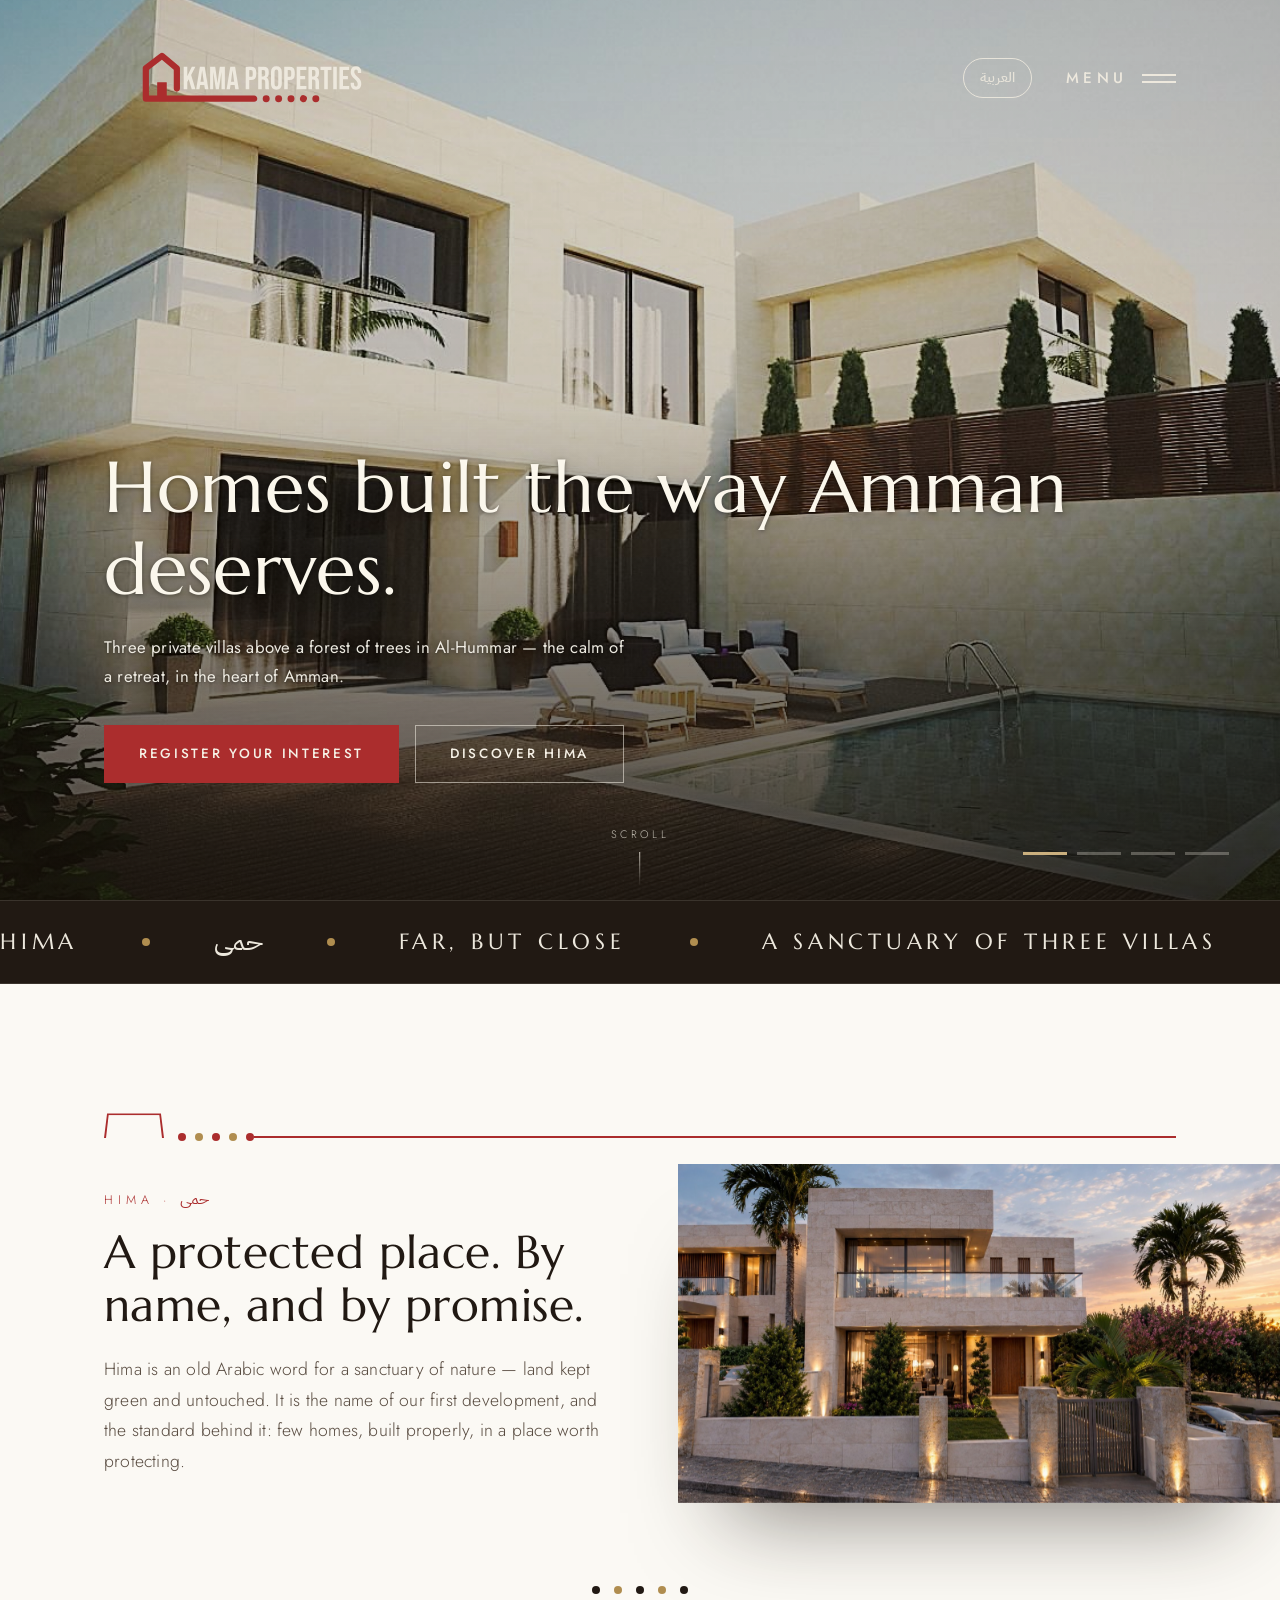
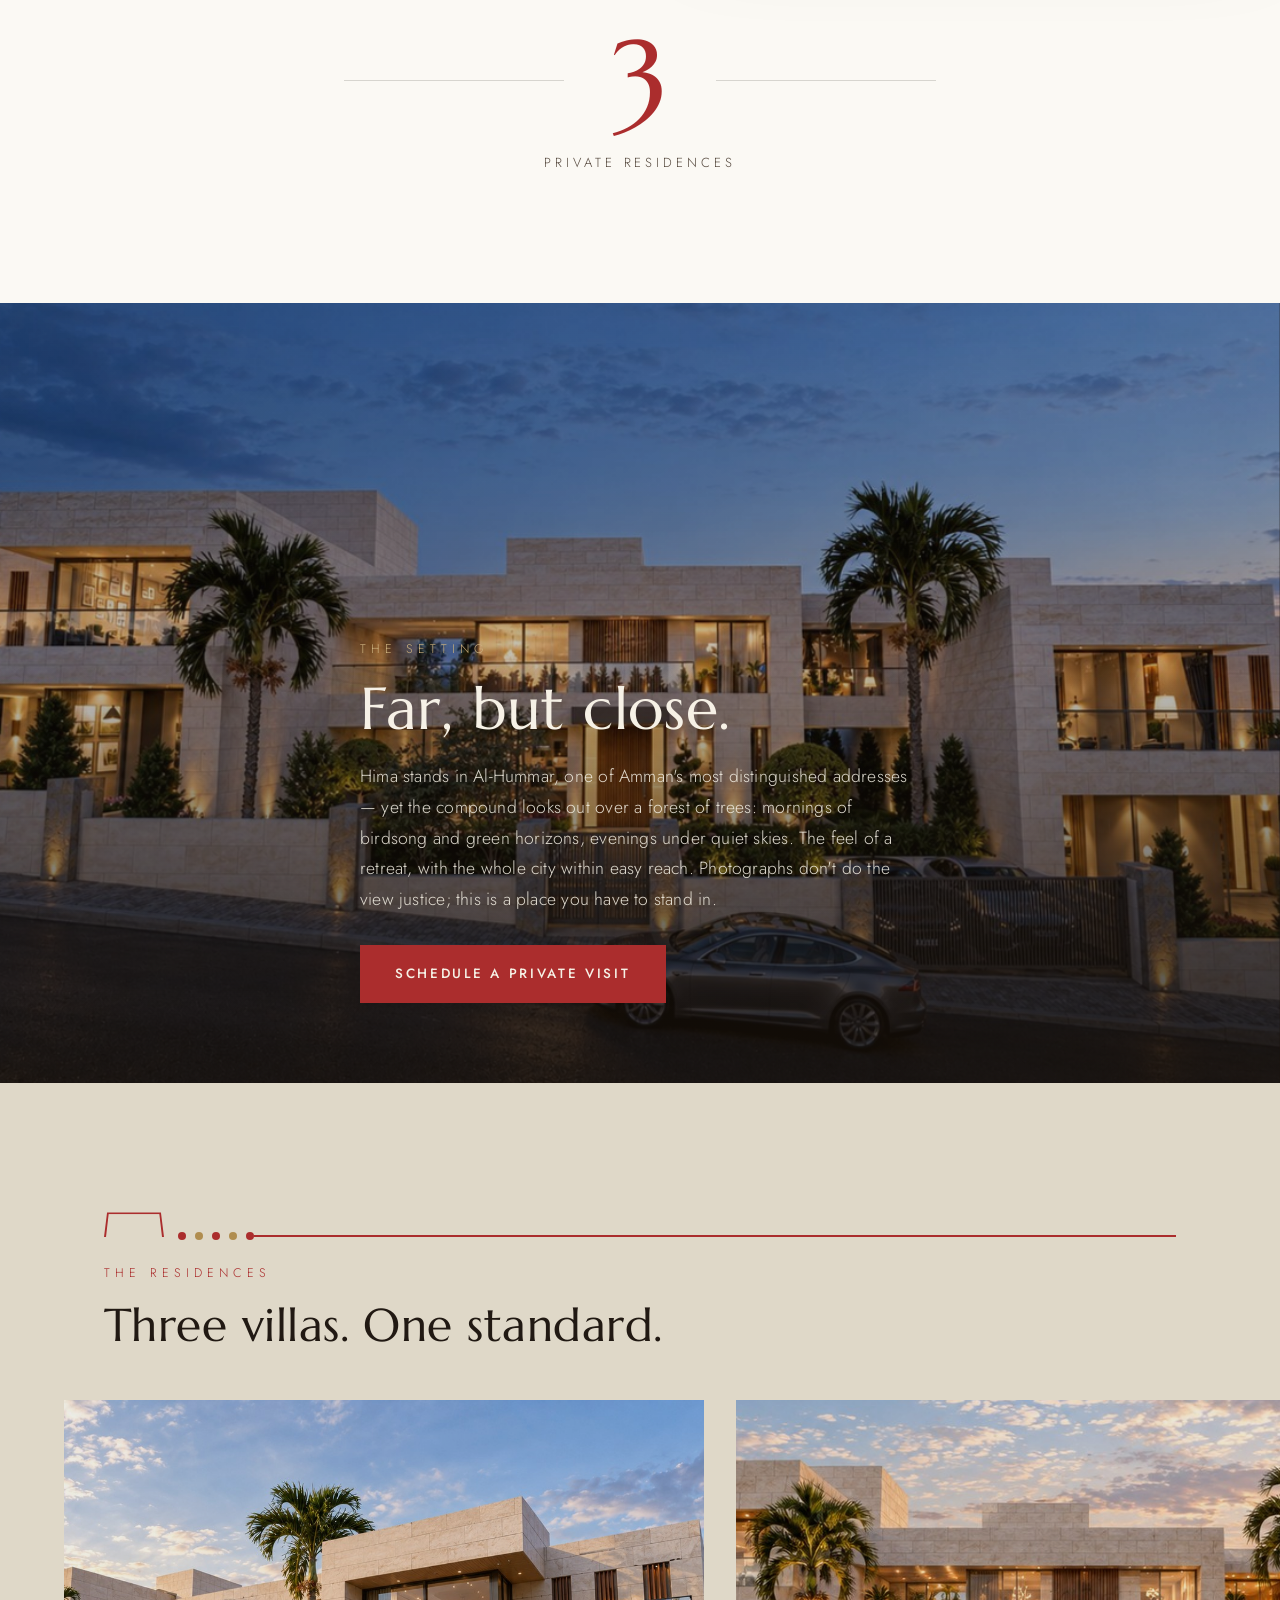
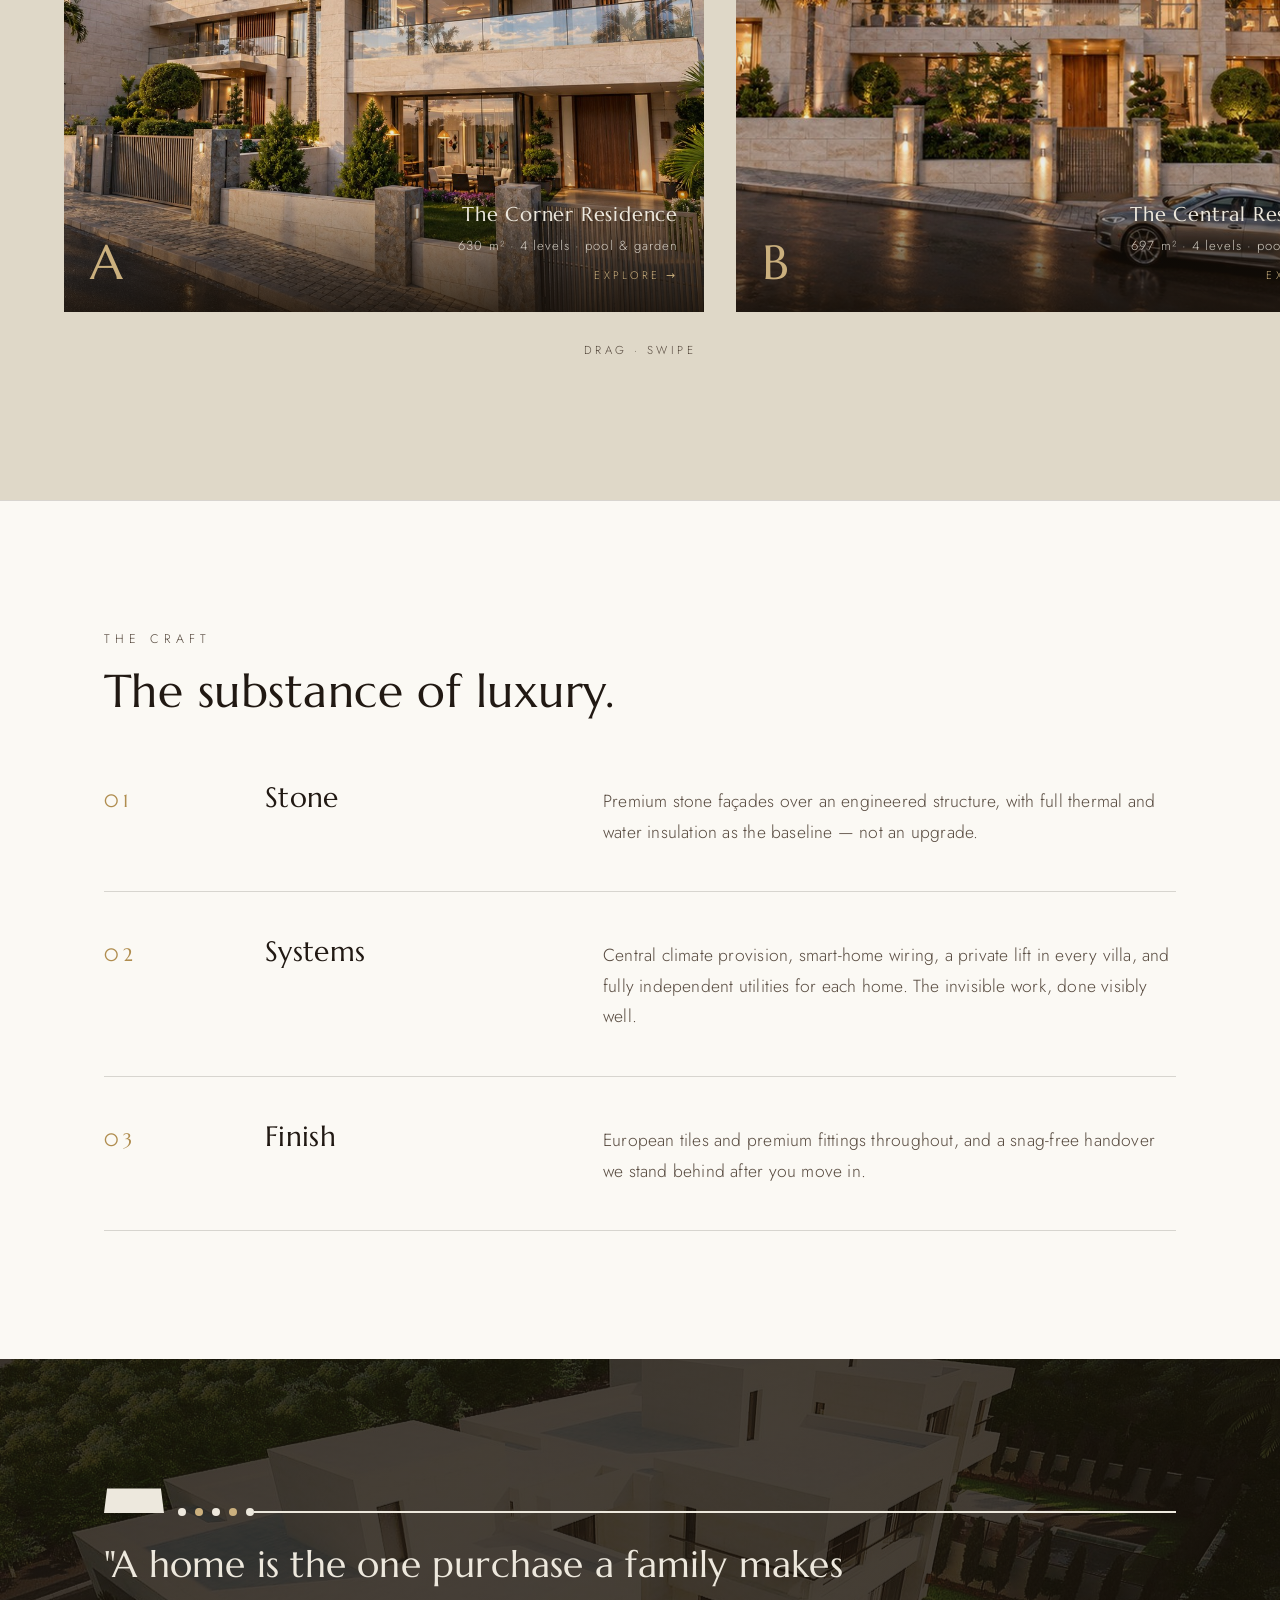
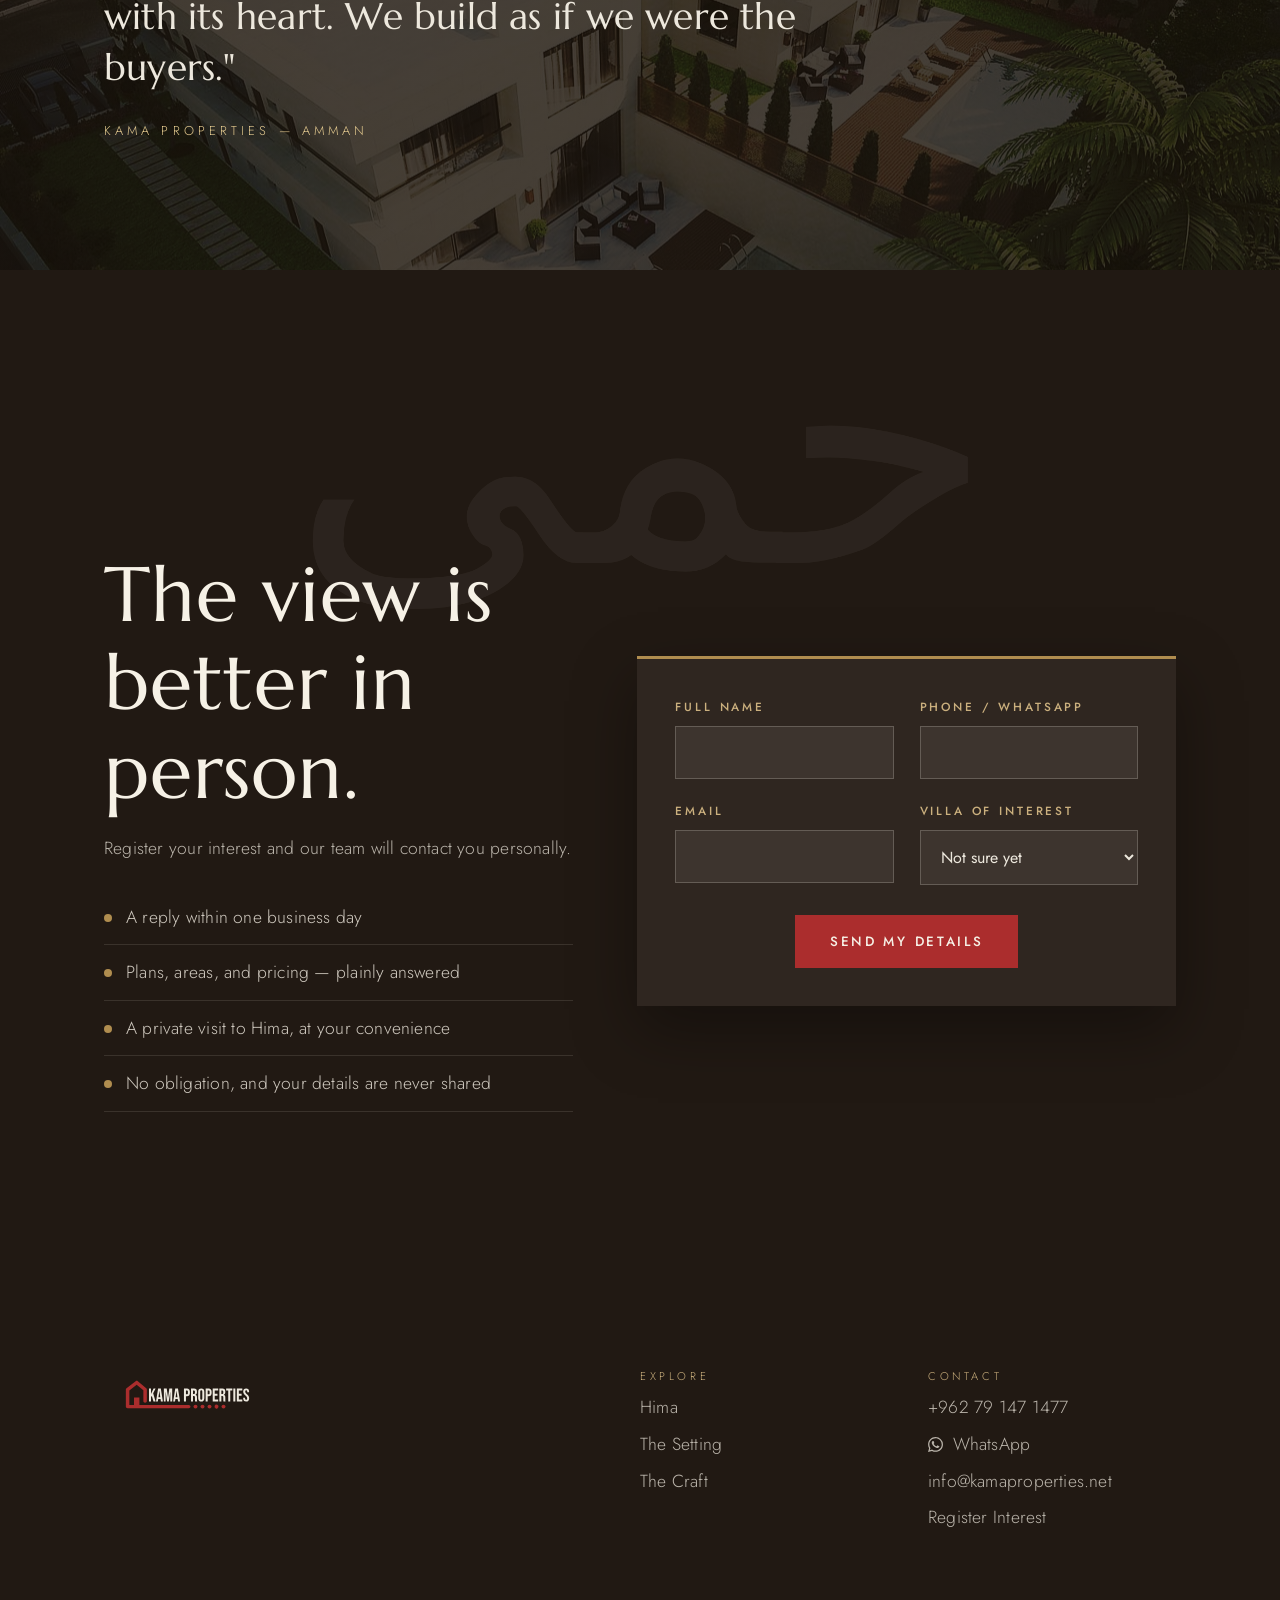
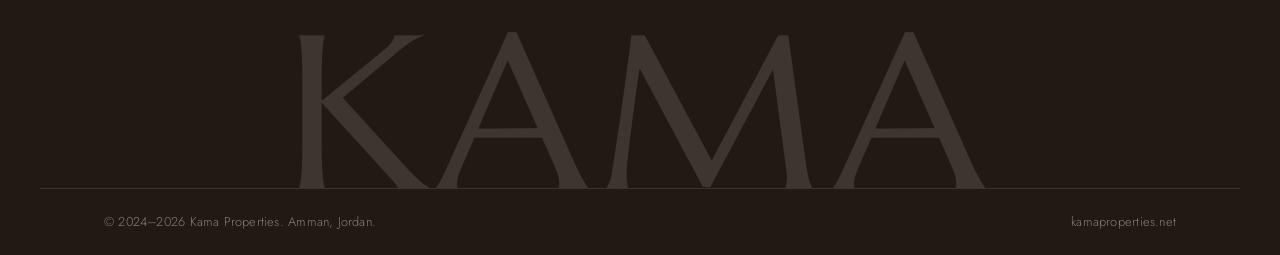
==== commit f7278987: "Hima renders v4 — match the client brochure Replace all Hima villa and hero imagery with the Septemb" ====
--- a/index.html
+++ b/index.html
@@ -13,7 +13,7 @@
 <link rel="icon" type="image/svg+xml" href="assets/logo-original.svg">
 <meta property="og:title" content="Hima حمى — A Sanctuary of Three Villas | Kama Properties">
 <meta property="og:description" content="Three private villas overlooking a forest of trees in Al-Hummar, Amman. Far, but close.">
-<meta property="og:image" content="assets/hero-dusk.jpg">
+<meta property="og:image" content="assets/hima-b-court-sunset.jpg">
 </head>
 <body class="v2">
 <a class="skip" href="#hima">Skip to content</a>
@@ -68,9 +68,9 @@
 <!-- HERO -->
 <section class="cinema" id="top" aria-label="Hima, a private compound of three villas">
   <div class="scene active" data-move="in" data-dusk="false"><img src="assets/compound-aerial.jpg" alt=""></div>
-  <div class="scene" data-move="out" data-dusk="false"><img src="assets/entrance-day.jpg" alt=""></div>
-  <div class="scene" data-move="in" data-dusk="true"><img src="assets/setting-forest.jpg" alt=""></div>
-  <div class="scene" data-move="out" data-dusk="true"><img src="assets/hero-dusk.jpg" alt=""></div>
+  <div class="scene" data-move="out" data-dusk="false"><img src="assets/hima-villa-front.jpg" alt=""></div>
+  <div class="scene" data-move="in" data-dusk="true"><img src="assets/hima-row-dusk.jpg" alt="" style="object-position:50% 60%"></div>
+  <div class="scene" data-move="out" data-dusk="true"><img src="assets/hima-b-court-sunset.jpg" alt="" style="object-position:45% 50%"></div>
   <div class="cinema-cover" aria-hidden="true"></div>
   <canvas class="cinema-atmo" aria-hidden="true"></canvas>
   <div class="wrap">
@@ -106,7 +106,7 @@
         <p class="lede">Hima is an old Arabic word for a sanctuary of nature — land kept green and untouched. It is the name of our first development, and the standard behind it: few homes, built properly, in a place worth protecting.</p>
       </div>
       <div class="media reveal">
-        <img src="assets/entrance-day.jpg" alt="The entrance of a Hima villa framed by cypress trees">
+        <img src="assets/hima-villa-front.jpg" alt="The front of a Hima villa" style="object-position:50% 50%">
       </div>
     </div>
   </div>
@@ -119,7 +119,7 @@
 
 <!-- SETTING -->
 <section class="setting-band" id="setting">
-  <div class="band-media" data-parallax><img src="assets/setting-forest.jpg" alt=""><video class="band-vid" autoplay muted loop playsinline preload="metadata" aria-hidden="true"><source src="assets/hima-hero.webm" type="video/webm"><source src="assets/hima-hero.mp4" type="video/mp4"></video></div>
+  <div class="band-media" data-parallax><img src="assets/hima-row-dusk.jpg" alt="" style="object-position:50% 60%"><video class="band-vid" autoplay muted loop playsinline preload="metadata" aria-hidden="true"><source src="assets/hima-hero.webm" type="video/webm"><source src="assets/hima-hero.mp4" type="video/mp4"></video></div>
   <div class="wrap">
     <p class="kicker reveal">The Setting</p>
     <h2 class="reveal">Far, but close.</h2>
@@ -140,21 +140,21 @@
   <div class="rail-wrap reveal" style="margin-top:40px">
     <div class="rail">
       <a class="card" href="projects.html#villa-a" aria-label="Villa A — The Corner Residence">
-        <img src="assets/hima-a-card-v3.jpg" alt="Villa A of Hima — exterior" style="object-position:55% 50%">
+        <img src="assets/hima-a-card-v4.jpg" alt="Villa A of Hima — exterior" style="object-position:55% 55%">
         <div class="tag">
           <div class="letter">A</div>
           <div class="meta"><b>The Corner Residence</b>630 m² · 4 levels · pool &amp; garden</div>
         </div>
       </a>
       <a class="card" href="projects.html#villa-b" aria-label="Villa B — The Central Residence">
-        <img src="assets/hima-b-card-v3.jpg" alt="Villa B of Hima — exterior" style="object-position:50% 50%">
+        <img src="assets/hima-b-card-v4.jpg" alt="Villa B of Hima — exterior" style="object-position:50% 62%; transform:scale(1.55); transform-origin:50% 62%">
         <div class="tag">
           <div class="letter">B</div>
           <div class="meta"><b>The Central Residence</b>697 m² · 4 levels · pool &amp; garden</div>
         </div>
       </a>
       <a class="card" href="projects.html#villa-c" aria-label="Villa C — The Garden Residence">
-        <img src="assets/hima-c-card-v2.jpg" alt="Villa C of Hima — exterior">
+        <img src="assets/hima-c-card-v4.jpg" alt="Villa C of Hima — exterior" style="object-position:35% 55%">
         <div class="tag">
           <div class="letter">C</div>
           <div class="meta"><b>The Garden Residence</b>630 m² · 4 levels · pool &amp; garden</div>
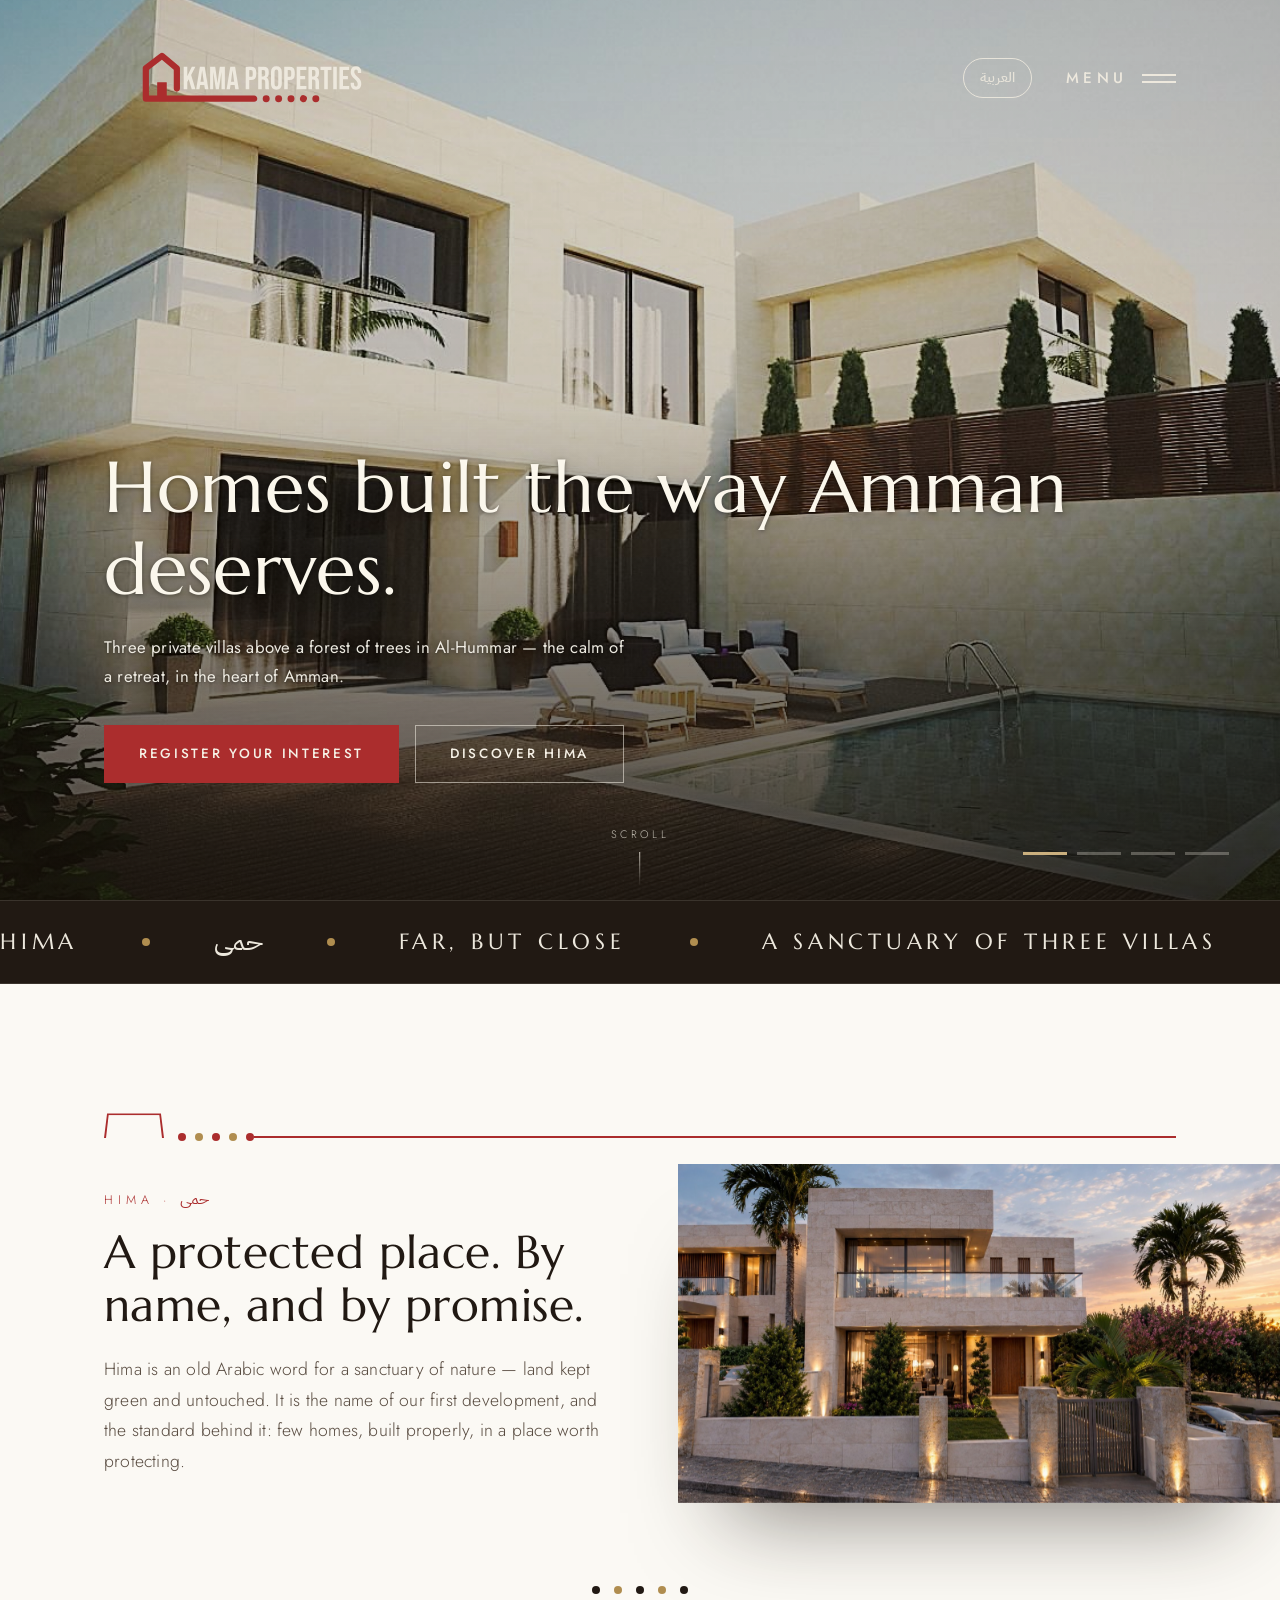
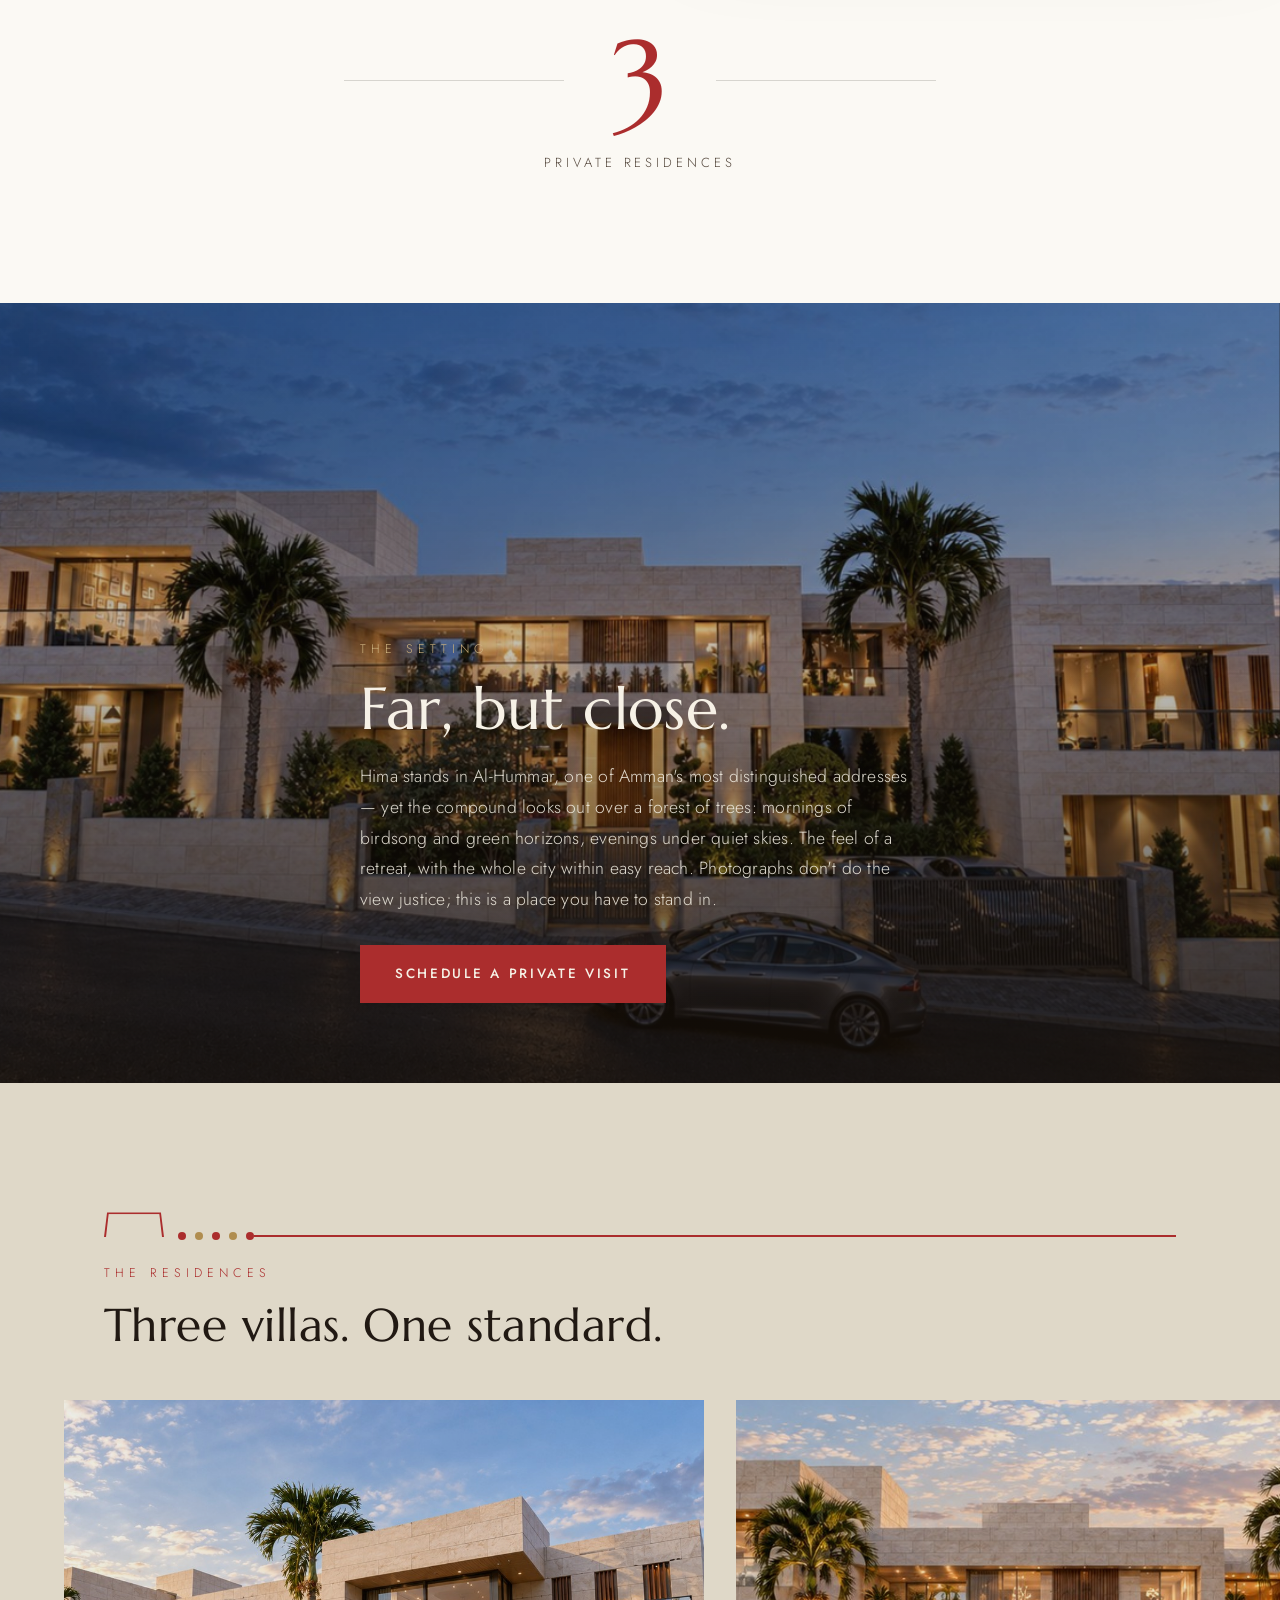
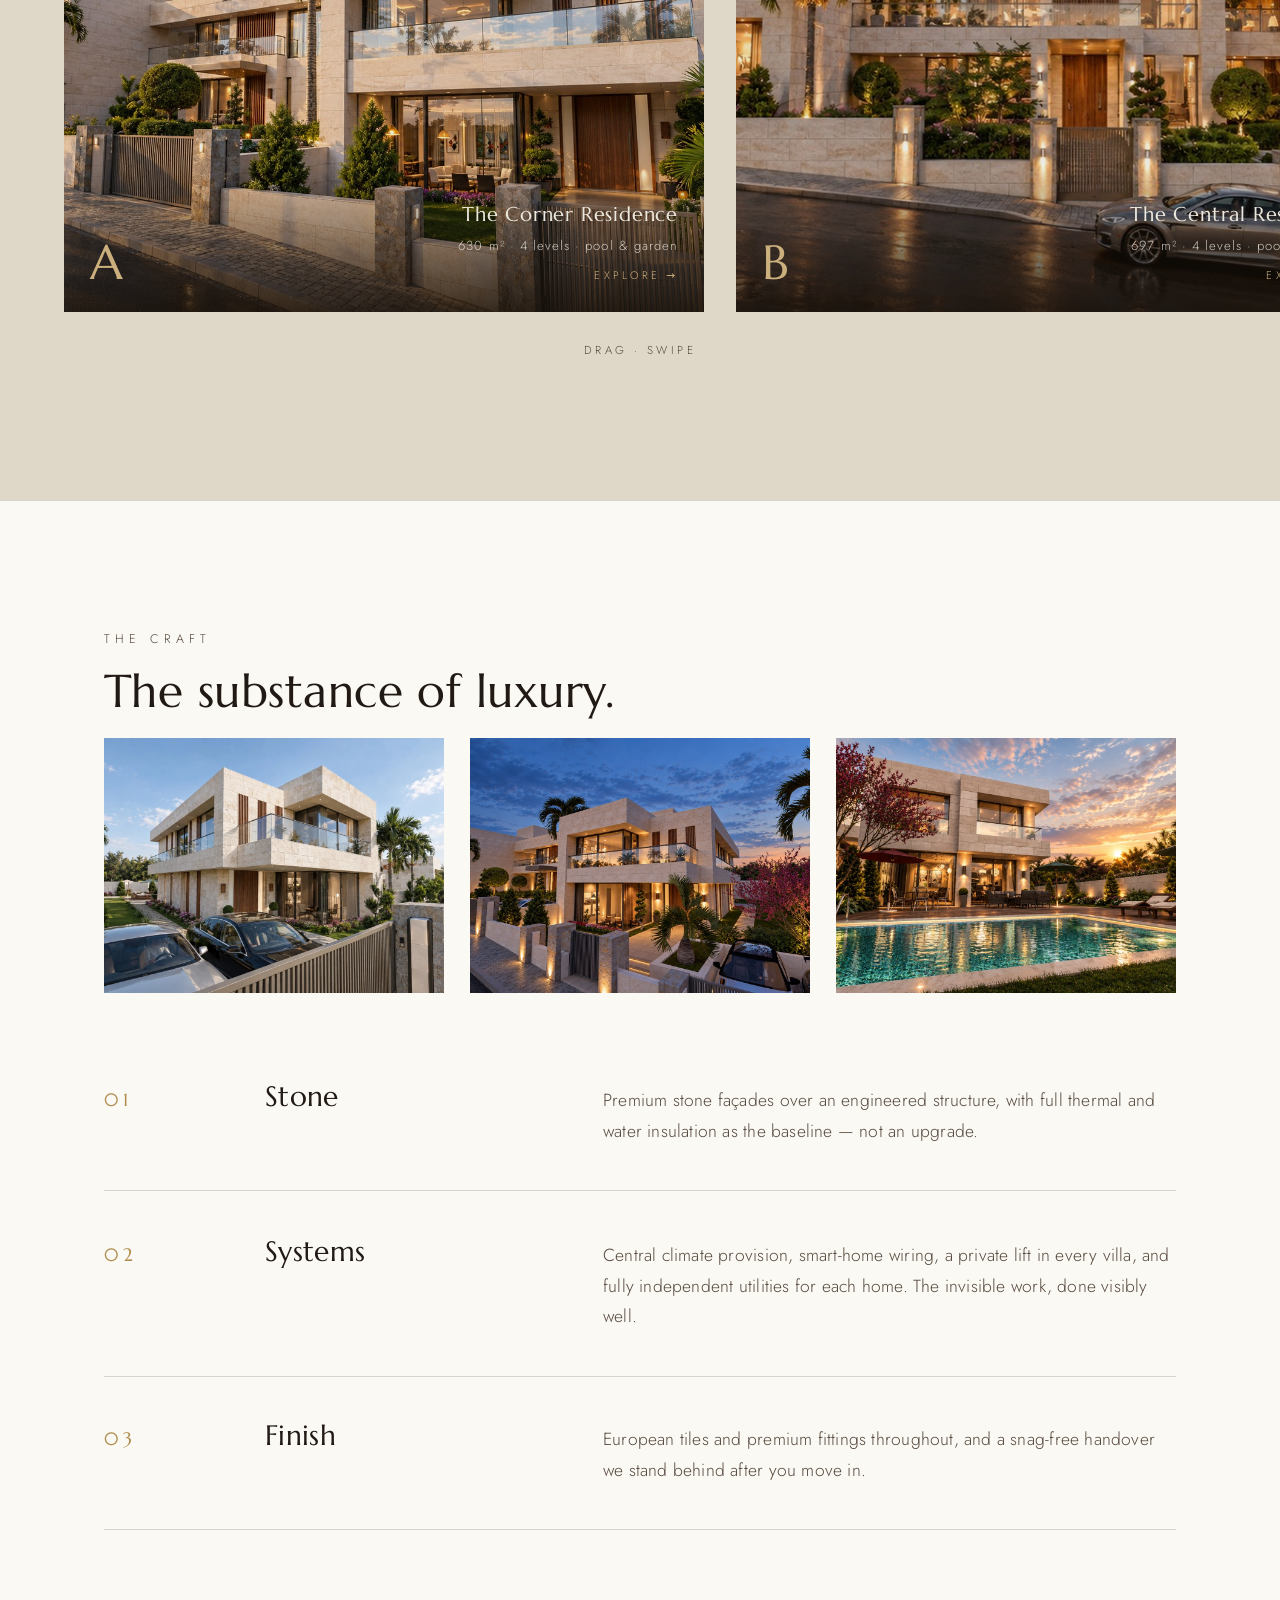
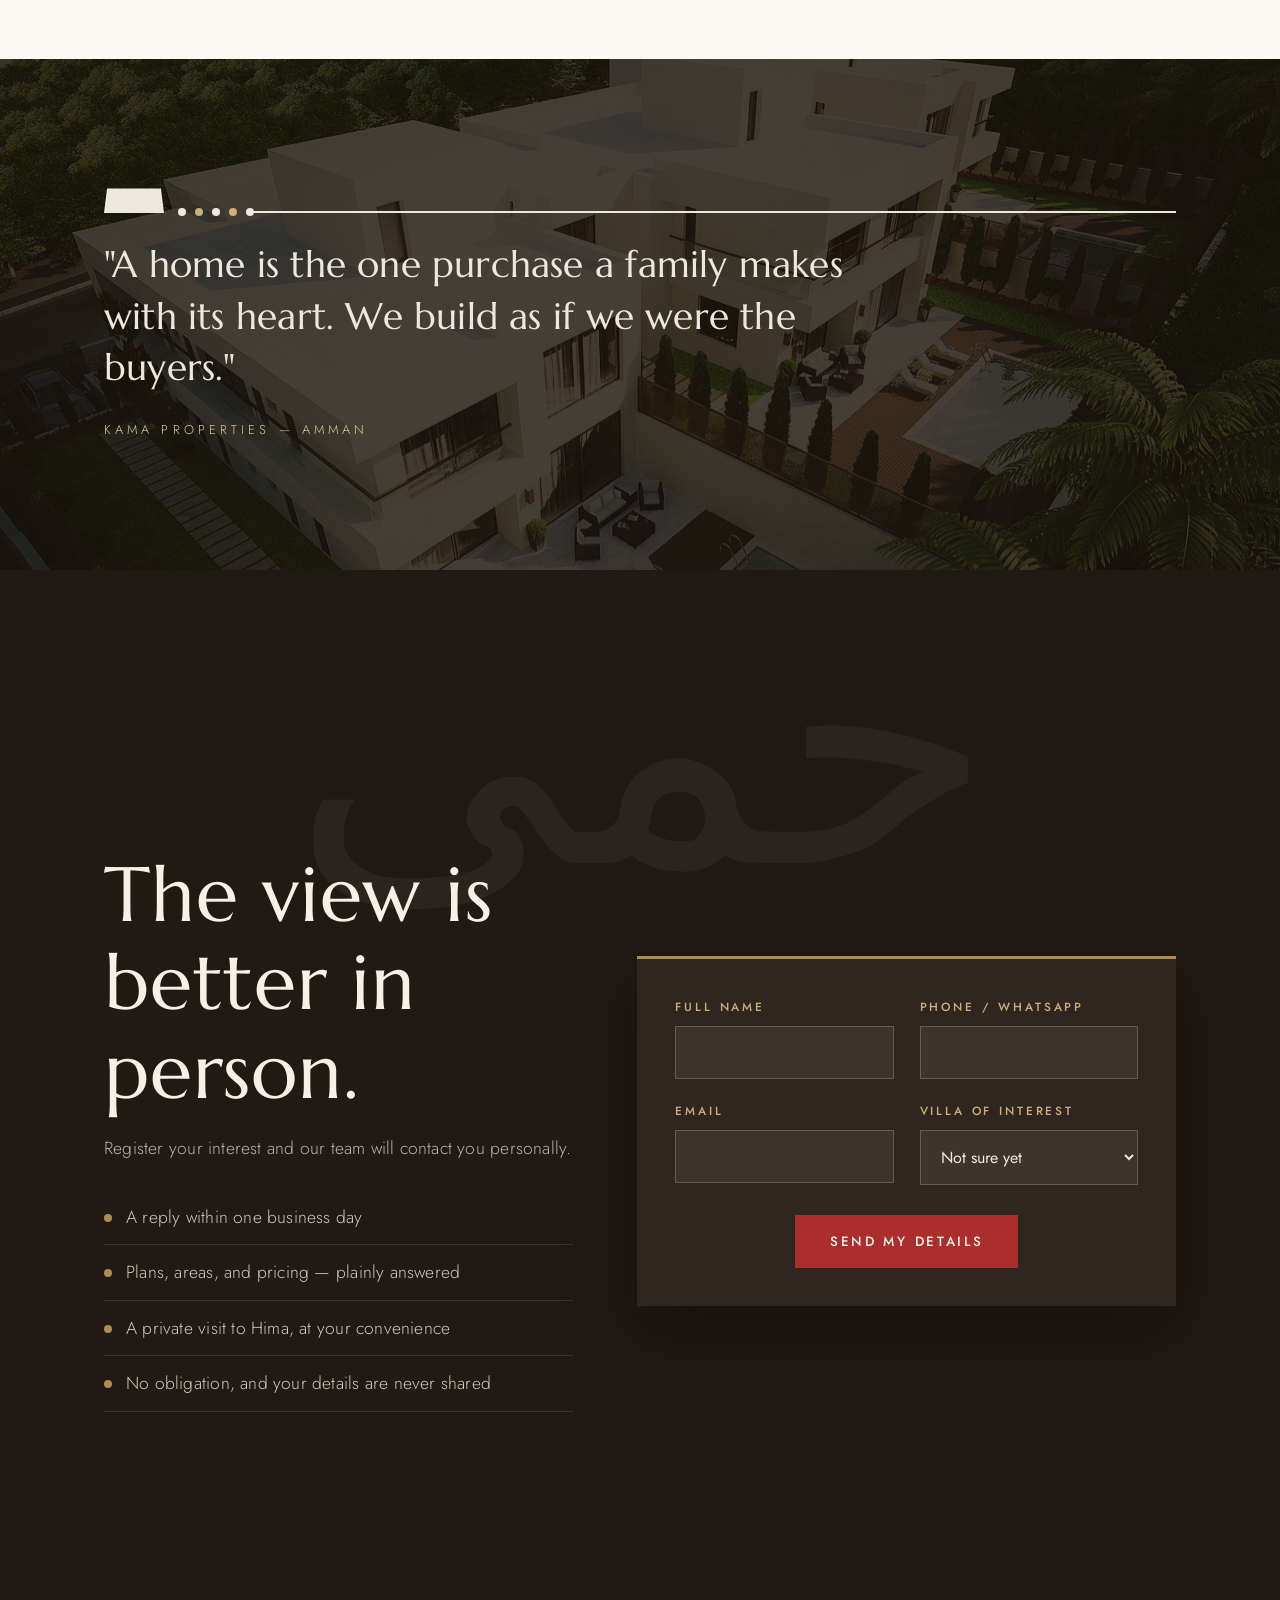
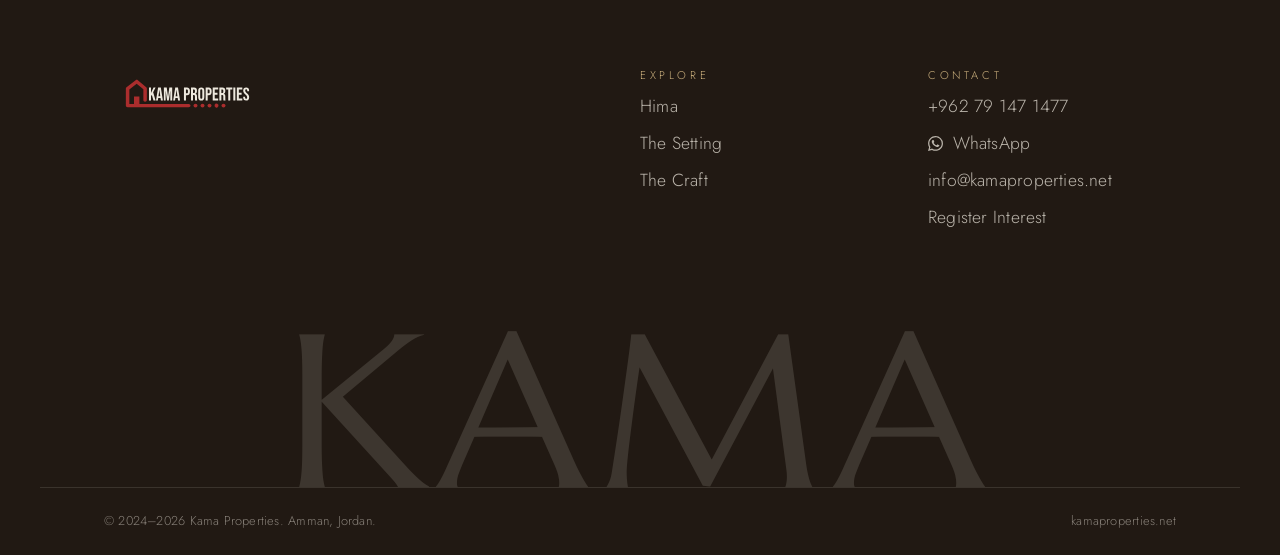
==== commit 37b3b74e: "Apply the approved review notes: hero scenes, craft tiles, card hover, alt, og:image - Hero scene 2 " ====
--- a/index.html
+++ b/index.html
@@ -9,11 +9,11 @@
 <link rel="preconnect" href="https://fonts.gstatic.com" crossorigin>
 <link href="https://fonts.googleapis.com/css2?family=Marcellus&family=Jost:ital,wght@0,300;0,400;0,500;0,600;1,300&family=IBM+Plex+Sans+Arabic:wght@400;500;600&display=swap" rel="stylesheet">
 <link rel="stylesheet" href="css/style-r6.css?v=2">
-<link rel="stylesheet" href="css/v2-r13.css?v=2">
+<link rel="stylesheet" href="css/v2-r13.css?v=3">
 <link rel="icon" type="image/svg+xml" href="assets/logo-original.svg">
 <meta property="og:title" content="Hima حمى — A Sanctuary of Three Villas | Kama Properties">
 <meta property="og:description" content="Three private villas overlooking a forest of trees in Al-Hummar, Amman. Far, but close.">
-<meta property="og:image" content="assets/hima-b-court-sunset.jpg">
+<meta property="og:image" content="https://kamaproperties.net/assets/hima-b-court-sunset.jpg">
 </head>
 <body class="v2">
 <a class="skip" href="#hima">Skip to content</a>
@@ -68,8 +68,8 @@
 <!-- HERO -->
 <section class="cinema" id="top" aria-label="Hima, a private compound of three villas">
   <div class="scene active" data-move="in" data-dusk="false"><img src="assets/compound-aerial.jpg" alt=""></div>
-  <div class="scene" data-move="out" data-dusk="false"><img src="assets/hima-villa-front.jpg" alt=""></div>
-  <div class="scene" data-move="in" data-dusk="true"><img src="assets/hima-row-dusk.jpg" alt="" style="object-position:50% 60%"></div>
+  <div class="scene" data-move="out" data-dusk="false"><img src="assets/hima-a-street-golden.jpg" alt="" style="object-position:90% 50%"></div>
+  <div class="scene" data-move="in" data-dusk="true"><img src="assets/hima-pool-garden.jpg" alt=""></div>
   <div class="scene" data-move="out" data-dusk="true"><img src="assets/hima-b-court-sunset.jpg" alt="" style="object-position:45% 50%"></div>
   <div class="cinema-cover" aria-hidden="true"></div>
   <canvas class="cinema-atmo" aria-hidden="true"></canvas>
@@ -147,7 +147,7 @@
         </div>
       </a>
       <a class="card" href="projects.html#villa-b" aria-label="Villa B — The Central Residence">
-        <img src="assets/hima-b-card-v4.jpg" alt="Villa B of Hima — exterior" style="object-position:50% 62%; transform:scale(1.55); transform-origin:50% 62%">
+        <img src="assets/hima-b-card-v4.jpg" alt="Villa B of Hima — exterior" style="object-position:50% 62%; transform-origin:50% 62%; --zoom:1.55">
         <div class="tag">
           <div class="letter">B</div>
           <div class="meta"><b>The Central Residence</b>697 m² · 4 levels · pool &amp; garden</div>
@@ -170,6 +170,11 @@
   <div class="wrap">
     <p class="kicker reveal">The Craft</p>
     <h2 class="reveal" style="margin-bottom:20px">The substance of luxury.</h2>
+    <div class="craft-tiles reveal">
+      <img src="assets/hima-craft-stone-v2.jpg" alt="The stone façade of a Hima villa by day">
+      <img src="assets/hima-craft-systems.jpg" alt="A Hima villa lit at dusk">
+      <img src="assets/hima-craft-finish.jpg" alt="The pool terrace of a Hima villa at sunset">
+    </div>
     <div class="row reveal">
       <div class="no">01</div><h3>Stone</h3>
       <p>Premium stone façades over an engineered structure, with full thermal and water insulation as the baseline — not an upgrade.</p>
--- a/css/v2-r13.css
+++ b/css/v2-r13.css
@@ -110,9 +110,10 @@
 @media (max-width:640px){ .rail .card{ aspect-ratio:1/1; } }
 .rail .card img{
   width:100%; height:100%; object-fit:cover; opacity:.92;
+  transform:scale(var(--zoom, 1));   /* a card may carry --zoom inline to crop into a wider frame */
   transition:transform 1.2s var(--ease-lux), opacity .6s;
 }
-.rail .card:hover img{ transform:scale(1.05); opacity:1; }
+.rail .card:hover img{ transform:scale(calc(var(--zoom, 1) * 1.05)); opacity:1; }
 .rail .card .tag{
   position:absolute; inset:auto 0 0 0; padding:26px;
   background:linear-gradient(to top, rgba(23,16,9,.85), transparent);
@@ -133,6 +134,10 @@
 .craft h3{ font-size:clamp(1.3rem,2.2vw,1.8rem); }
 .craft p{ color:var(--ink-soft); }
 @media (max-width:760px){ .craft .row{ grid-template-columns:64px 1fr; } .craft p{ grid-column:2; } }
+/* craft tiles: three renders above the rows, one frame each */
+.craft-tiles{ display:grid; grid-template-columns:repeat(3,1fr); gap:clamp(14px,2vw,28px); margin:0 0 clamp(28px,4vw,44px); }
+.craft-tiles img{ display:block; width:100%; aspect-ratio:4/3; object-fit:cover; }
+@media (max-width:640px){ .craft-tiles{ grid-template-columns:1fr; gap:12px; } .craft-tiles img{ aspect-ratio:16/9; } }
 
 /* ---------- CTA panel ---------- */
 .cta-panel{
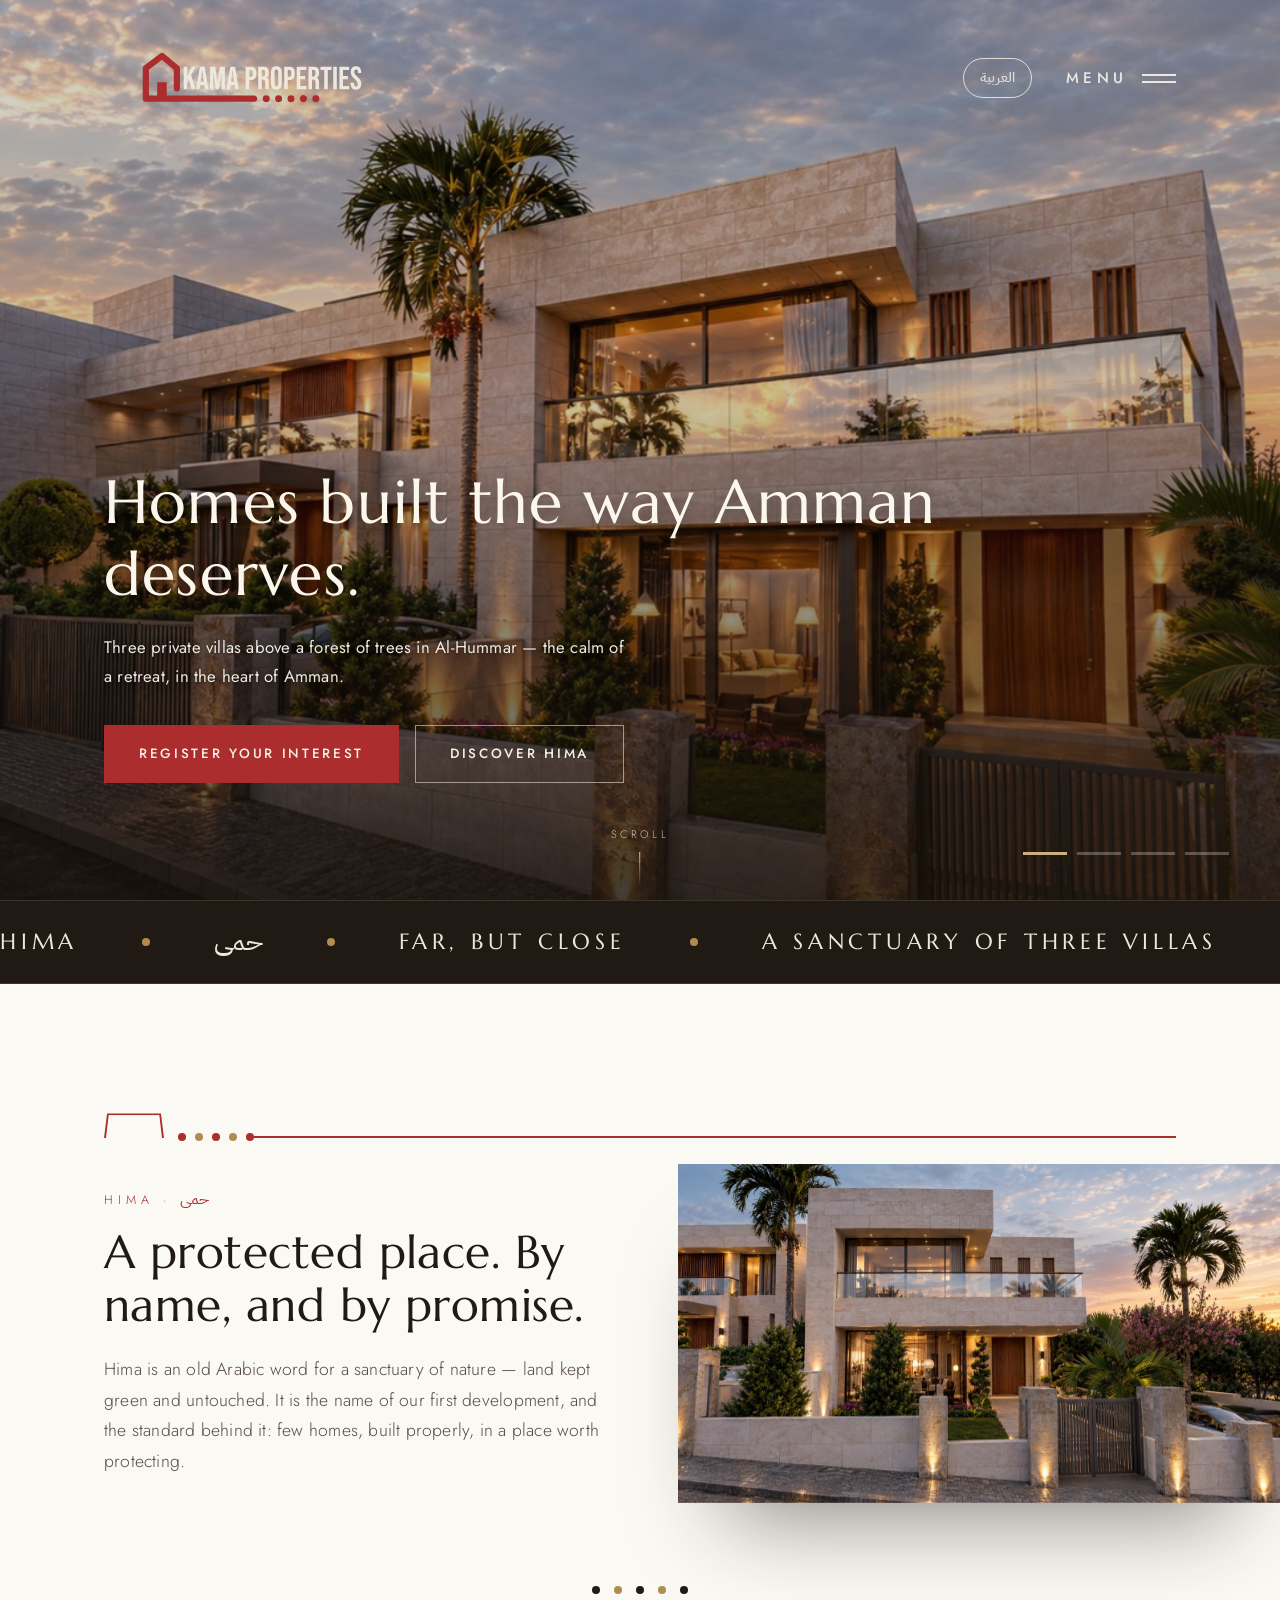
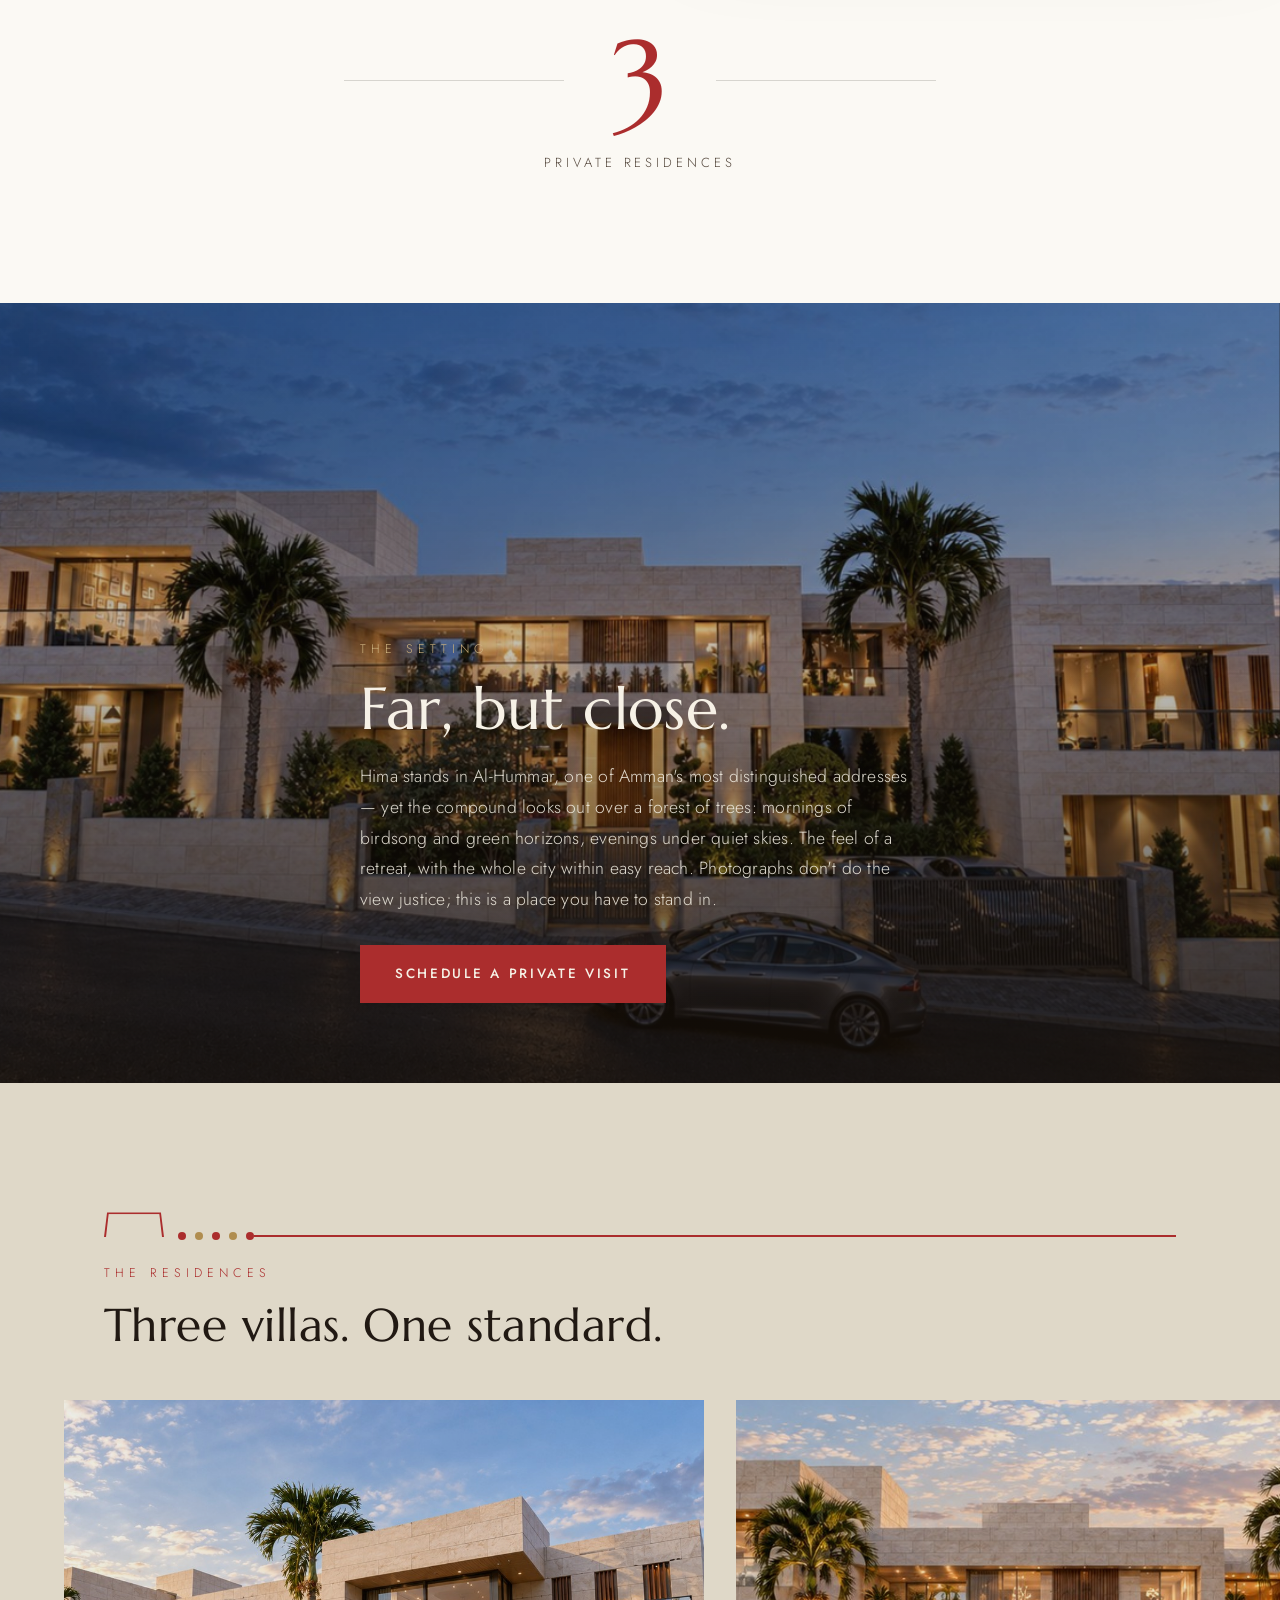
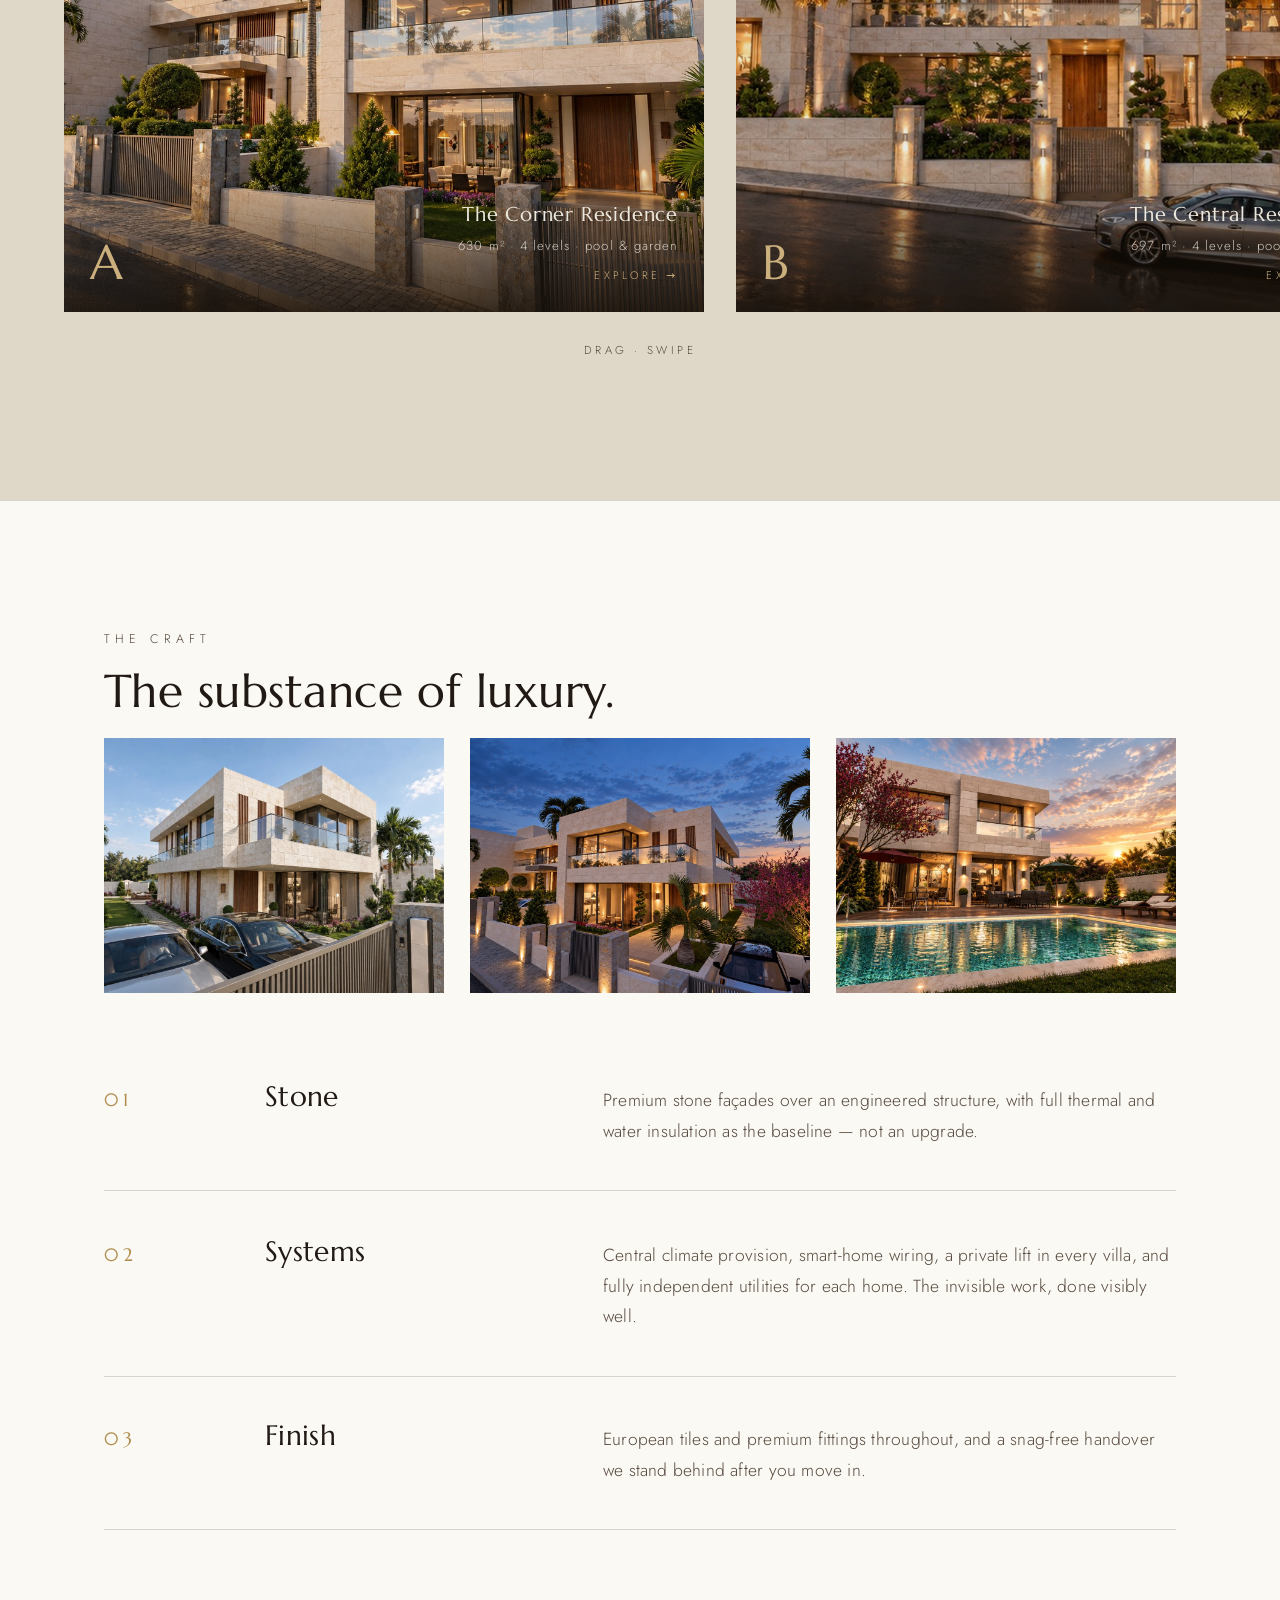
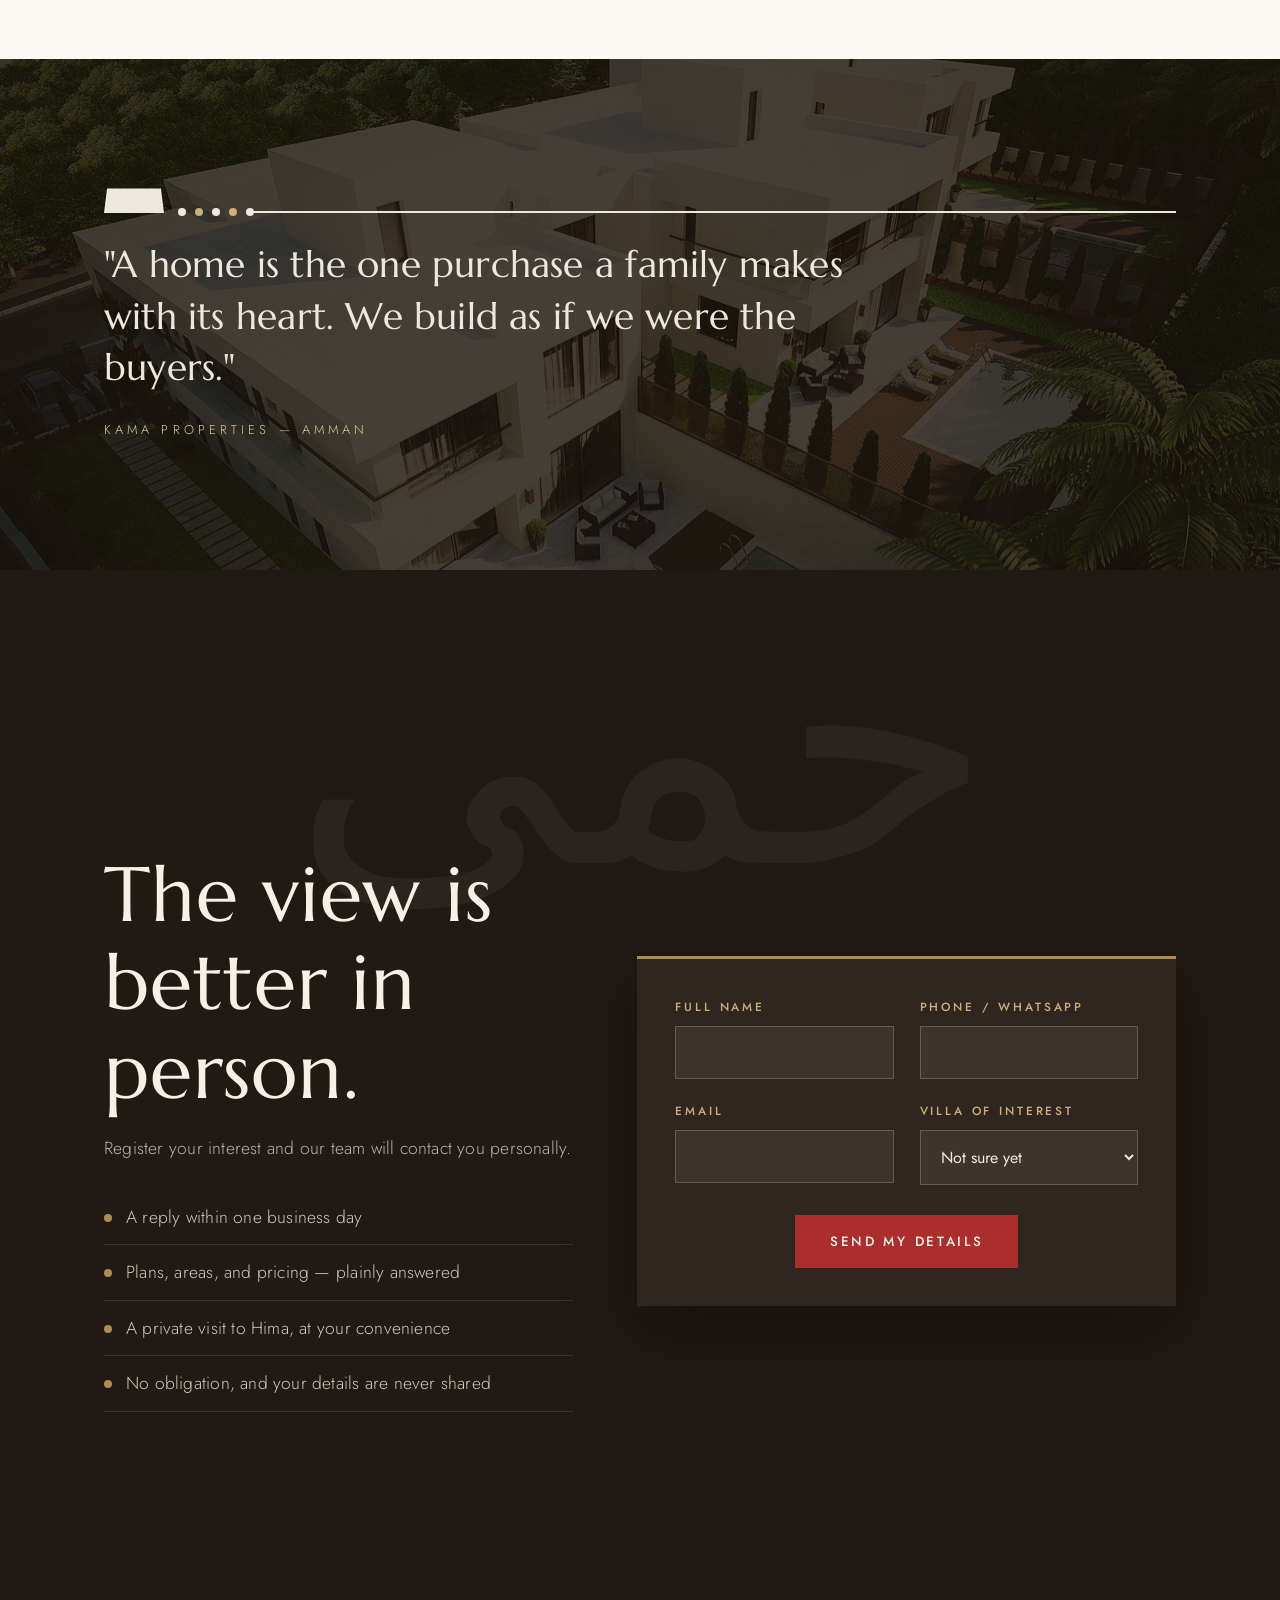
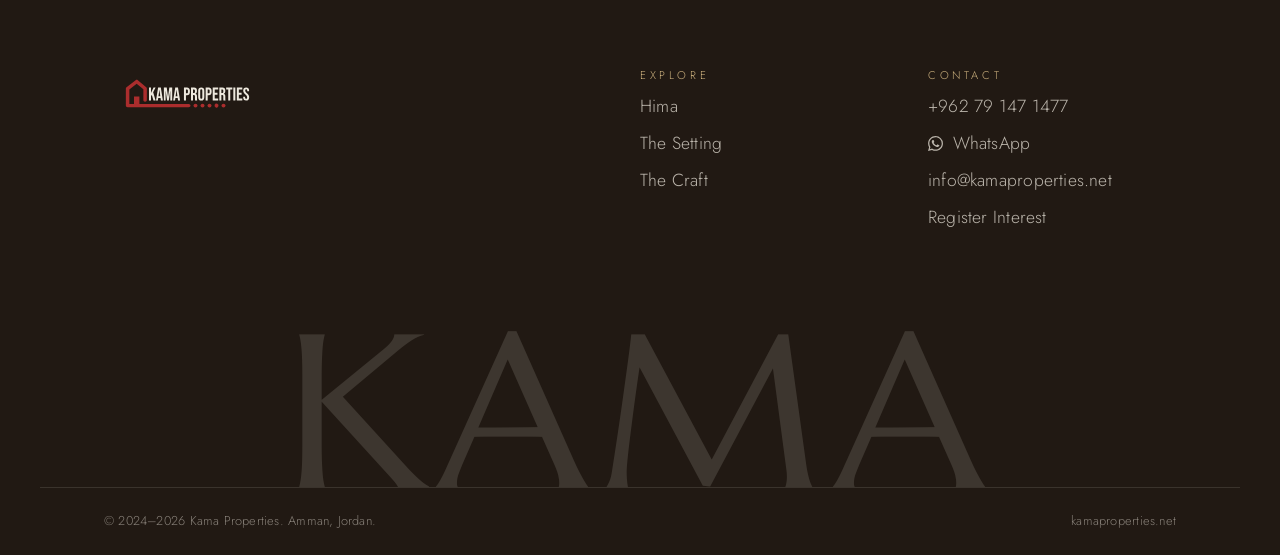
==== commit 168783c5: "Hero order and title, phone hero as before, Residences 4:3 crop - Hero scenes: golden-hour street (7" ====
--- a/index.html
+++ b/index.html
@@ -8,8 +8,8 @@
 <link rel="preconnect" href="https://fonts.googleapis.com">
 <link rel="preconnect" href="https://fonts.gstatic.com" crossorigin>
 <link href="https://fonts.googleapis.com/css2?family=Marcellus&family=Jost:ital,wght@0,300;0,400;0,500;0,600;1,300&family=IBM+Plex+Sans+Arabic:wght@400;500;600&display=swap" rel="stylesheet">
-<link rel="stylesheet" href="css/style-r6.css?v=2">
-<link rel="stylesheet" href="css/v2-r13.css?v=3">
+<link rel="stylesheet" href="css/style-r6.css?v=3">
+<link rel="stylesheet" href="css/v2-r13.css?v=4">
 <link rel="icon" type="image/svg+xml" href="assets/logo-original.svg">
 <meta property="og:title" content="Hima حمى — A Sanctuary of Three Villas | Kama Properties">
 <meta property="og:description" content="Three private villas overlooking a forest of trees in Al-Hummar, Amman. Far, but close.">
@@ -67,9 +67,9 @@
 
 <!-- HERO -->
 <section class="cinema" id="top" aria-label="Hima, a private compound of three villas">
-  <div class="scene active" data-move="in" data-dusk="false"><img src="assets/compound-aerial.jpg" alt=""></div>
-  <div class="scene" data-move="out" data-dusk="false"><img src="assets/hima-a-street-golden.jpg" alt="" style="object-position:90% 50%"></div>
-  <div class="scene" data-move="in" data-dusk="true"><img src="assets/hima-pool-garden.jpg" alt=""></div>
+  <div class="scene active" data-move="in" data-dusk="false"><img src="assets/hima-a-street-golden.jpg" alt="" style="object-position:72% 50%"></div>
+  <div class="scene" data-move="out" data-dusk="false"><img src="assets/hima-pool-garden.jpg" alt=""></div>
+  <div class="scene" data-move="in" data-dusk="true"><img src="assets/hima-villa-front.jpg" alt="" style="object-position:55% 50%"></div>
   <div class="scene" data-move="out" data-dusk="true"><img src="assets/hima-b-court-sunset.jpg" alt="" style="object-position:45% 50%"></div>
   <div class="cinema-cover" aria-hidden="true"></div>
   <canvas class="cinema-atmo" aria-hidden="true"></canvas>
--- a/css/style-r6.css
+++ b/css/style-r6.css
@@ -457,6 +457,7 @@
 [dir="rtl"] h1, [dir="rtl"] h2, [dir="rtl"] h3, [dir="rtl"] .display,
 [dir="rtl"] .figures .num{ font-family:"IBM Plex Sans Arabic",sans-serif; font-weight:600; line-height:1.4; }
 [dir="rtl"] .btn, [dir="rtl"] .kicker, [dir="rtl"] .field label{ font-weight:700; }
+[dir="rtl"] .cinema h1{ font-family:"IBM Plex Sans Arabic",sans-serif; font-weight:500; }   /* .cinema h1 outranks the rule above; keep the Arabic face, one step lighter */
 [dir="rtl"] .quote-band blockquote{ font-family:"IBM Plex Sans Arabic",sans-serif; font-weight:300; line-height:1.8; }
 
 /* flip the edge bleeds and overlaps */
@@ -512,10 +513,10 @@
 }
 .cinema h1{
   font-family:var(--font-display); font-weight:400;
-  font-size:clamp(2.7rem, 5.6vw, 4.9rem); max-width:17ch;
-  line-height:1.14; letter-spacing:.01em;
+  font-size:clamp(2.35rem, 4.8vw, 4.2rem); max-width:18ch;
+  line-height:1.18; letter-spacing:.02em;
   margin-bottom:22px; color:#FBF7EC;
-  text-shadow:0 1px 4px rgba(0,0,0,.4), 0 4px 22px rgba(0,0,0,.3);
+  text-shadow:0 2px 16px rgba(0,0,0,.28);   /* one soft shadow: the hard edge read as extra weight */
 }
 .cinema p.lead{
   max-width:52ch; color:rgba(248,244,235,.95); margin-bottom:34px;
--- a/css/v2-r13.css
+++ b/css/v2-r13.css
@@ -315,6 +315,8 @@
 [dir="rtl"] .rail .card .tag .meta::after{ content:"استكشف \2190"; letter-spacing:0; }
 /* anchored villa chapters land below the fixed header */
 [id^="villa-"]{ scroll-margin-top:120px; }
+/* villa chapters: the render fills a 4:3 frame beside its panel */
+.editorial .media img{ aspect-ratio:4/3; object-fit:cover; }
 
 
 /* the solo statement stat — approved composition: dots, flanked numeral, label */
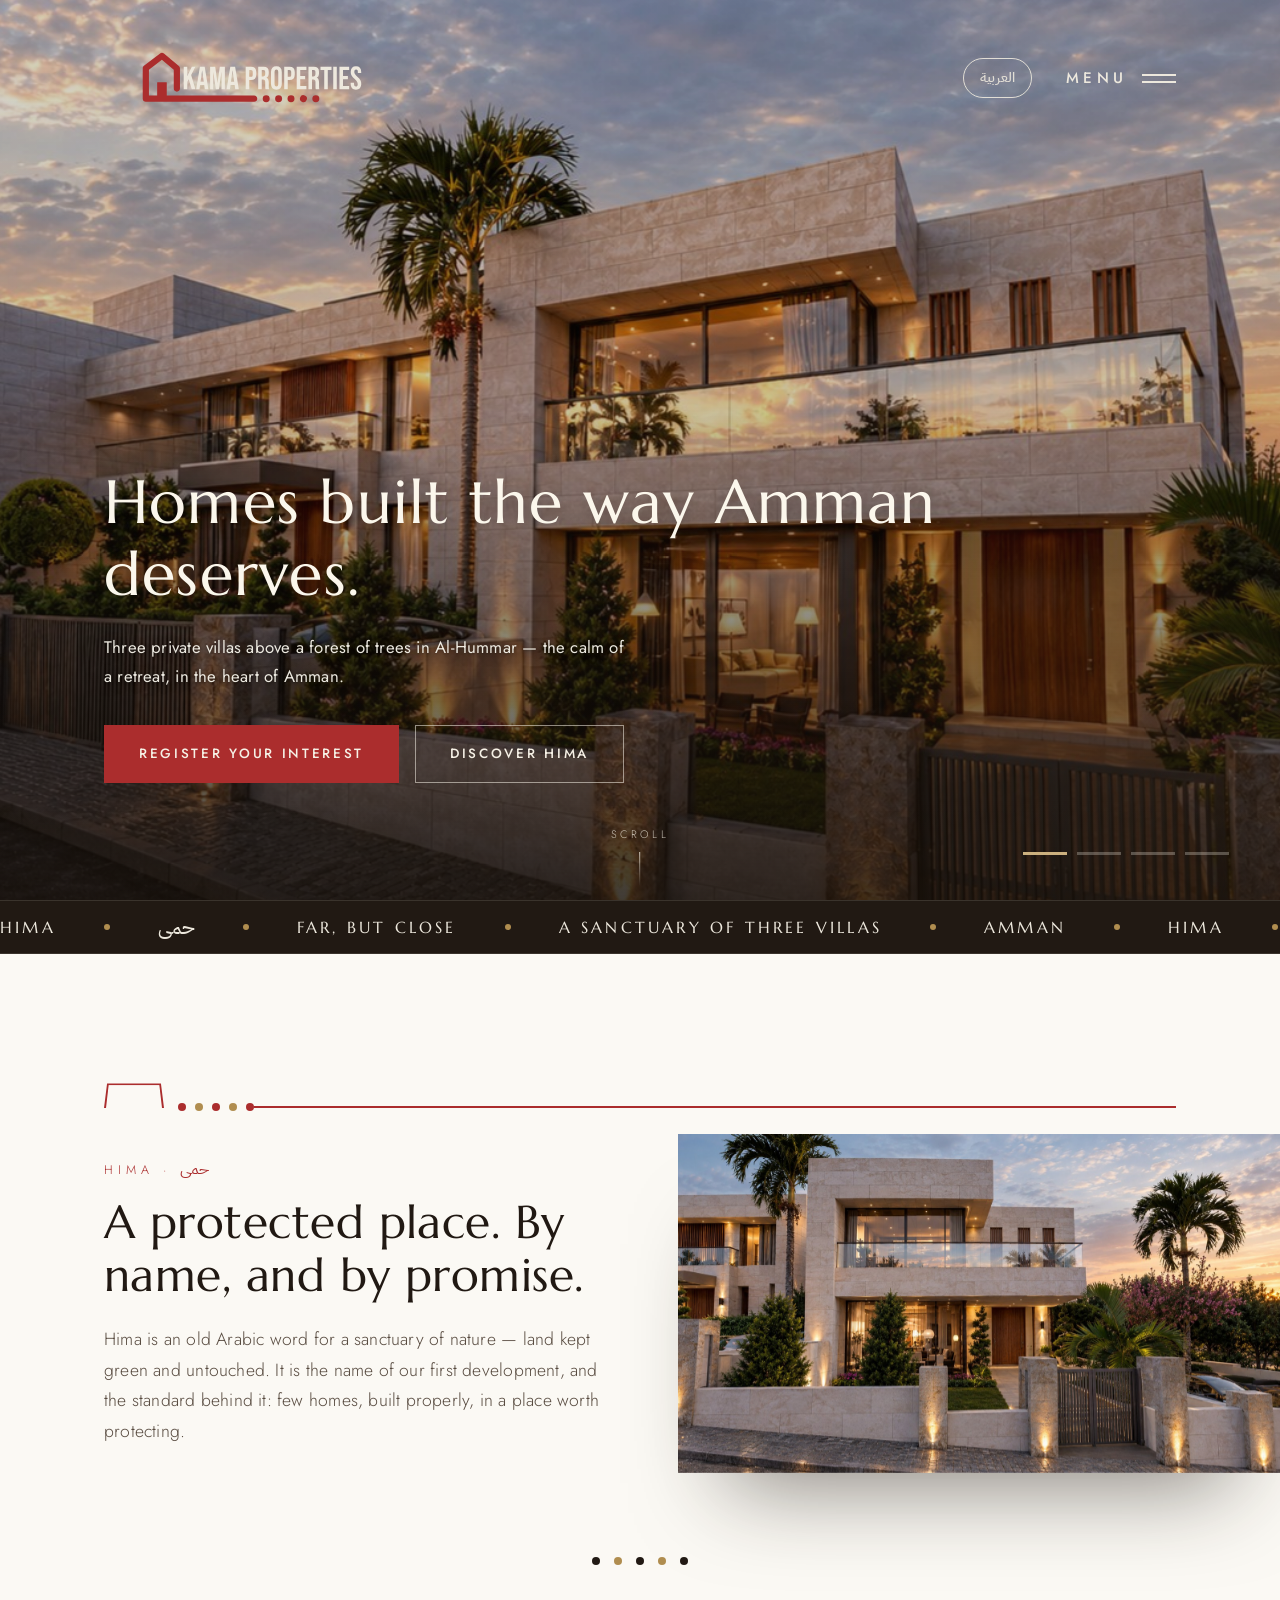
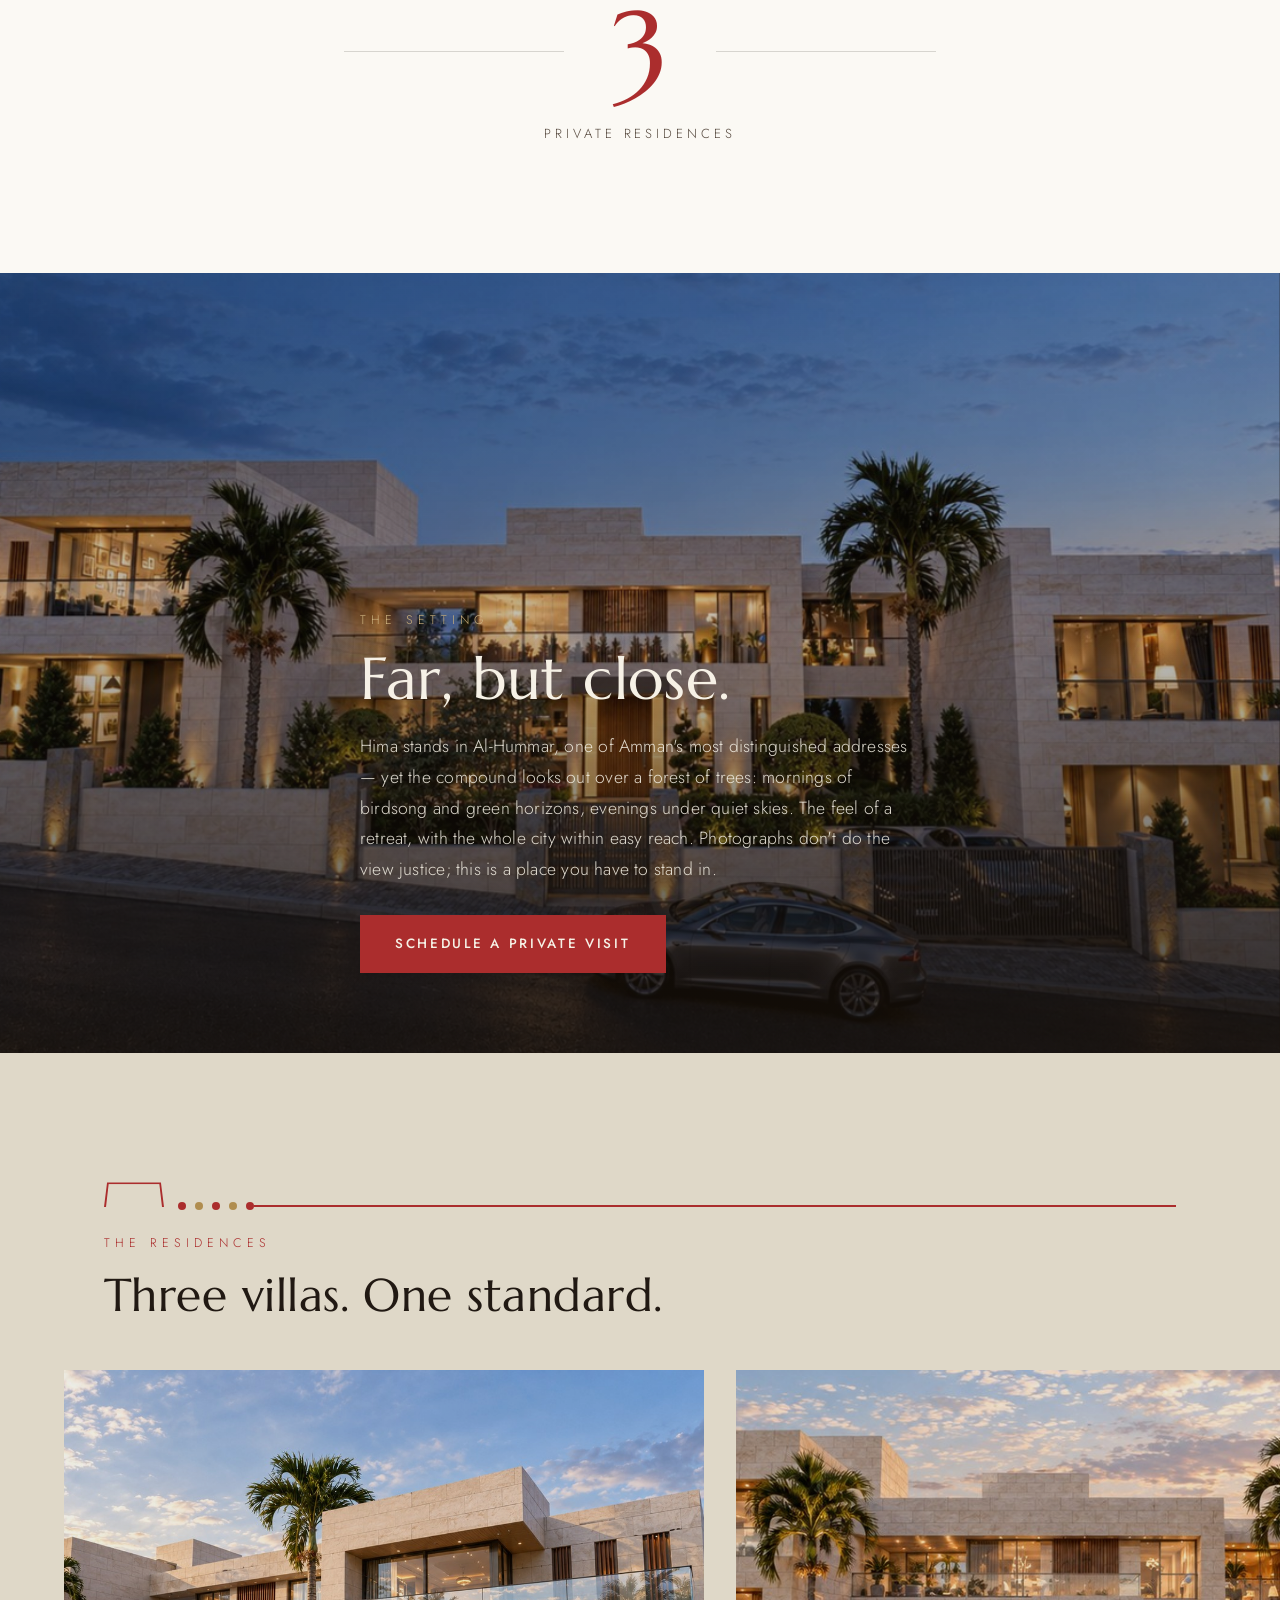
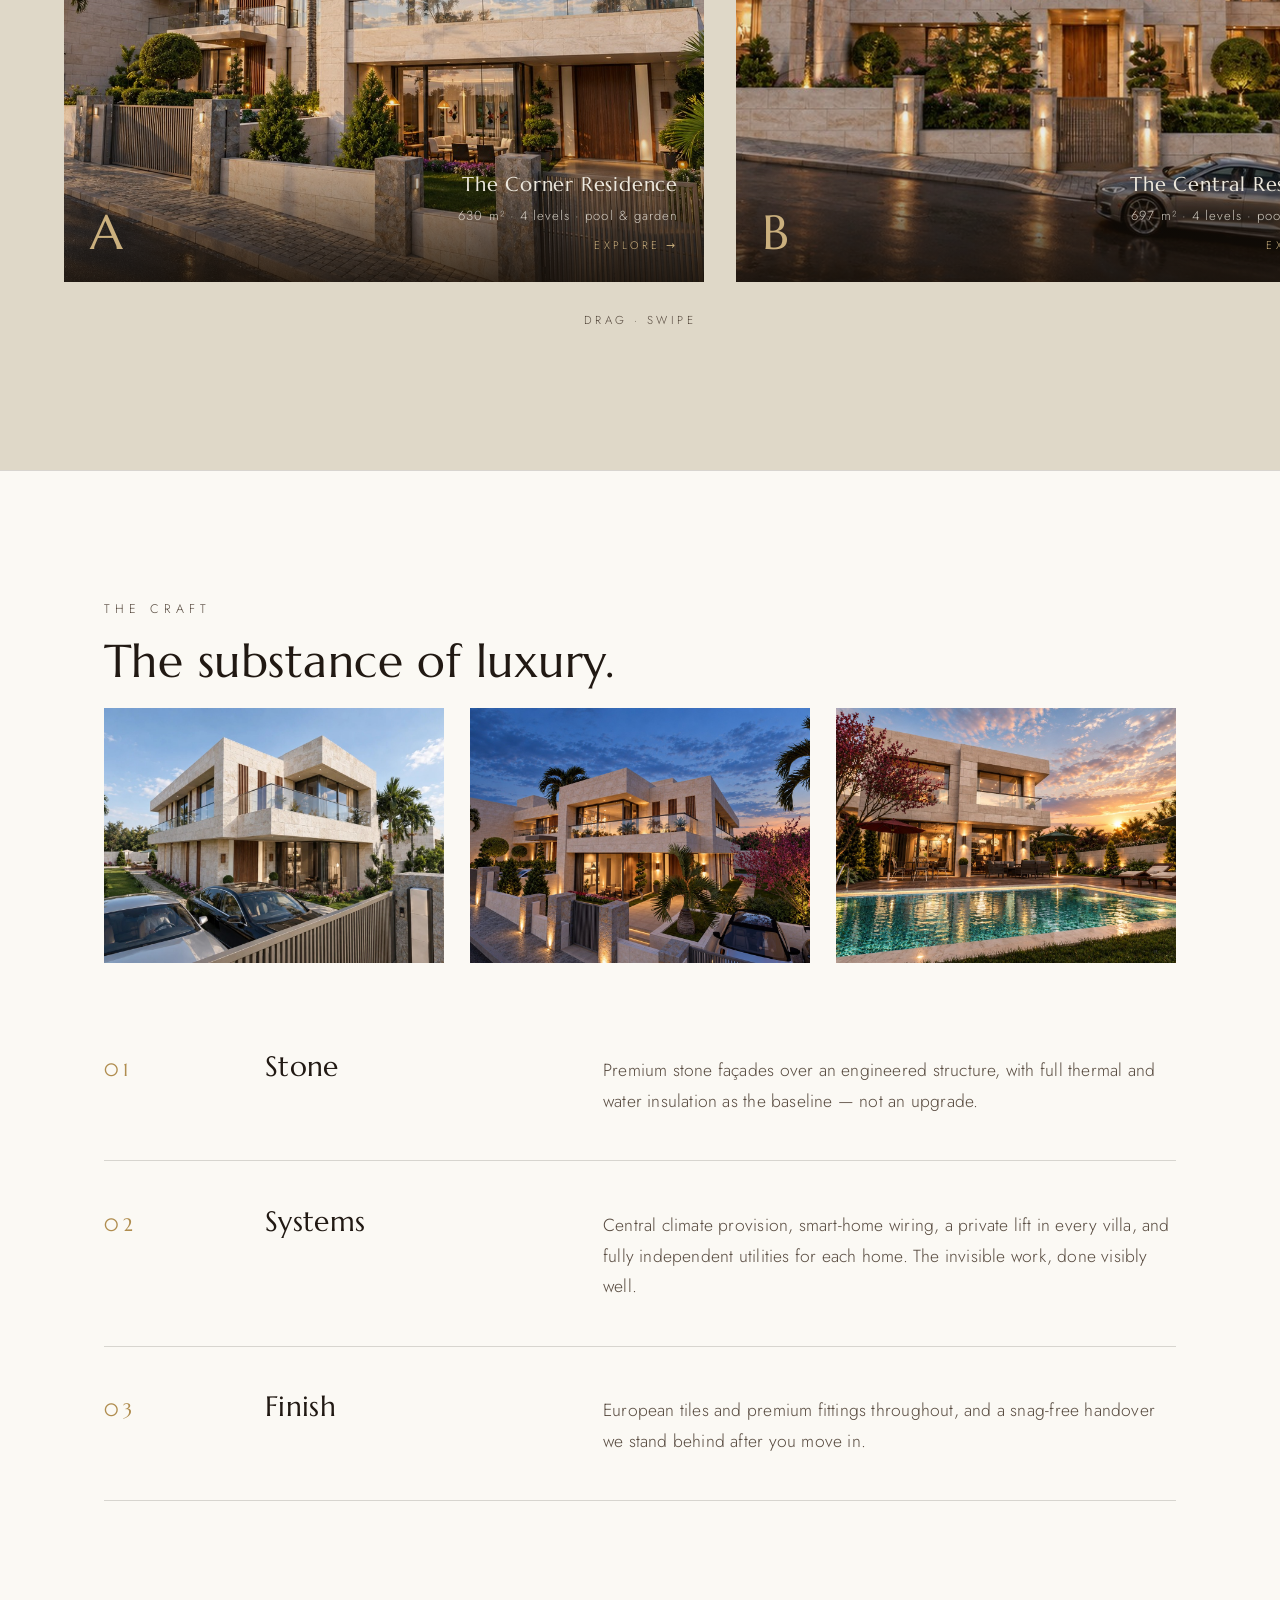
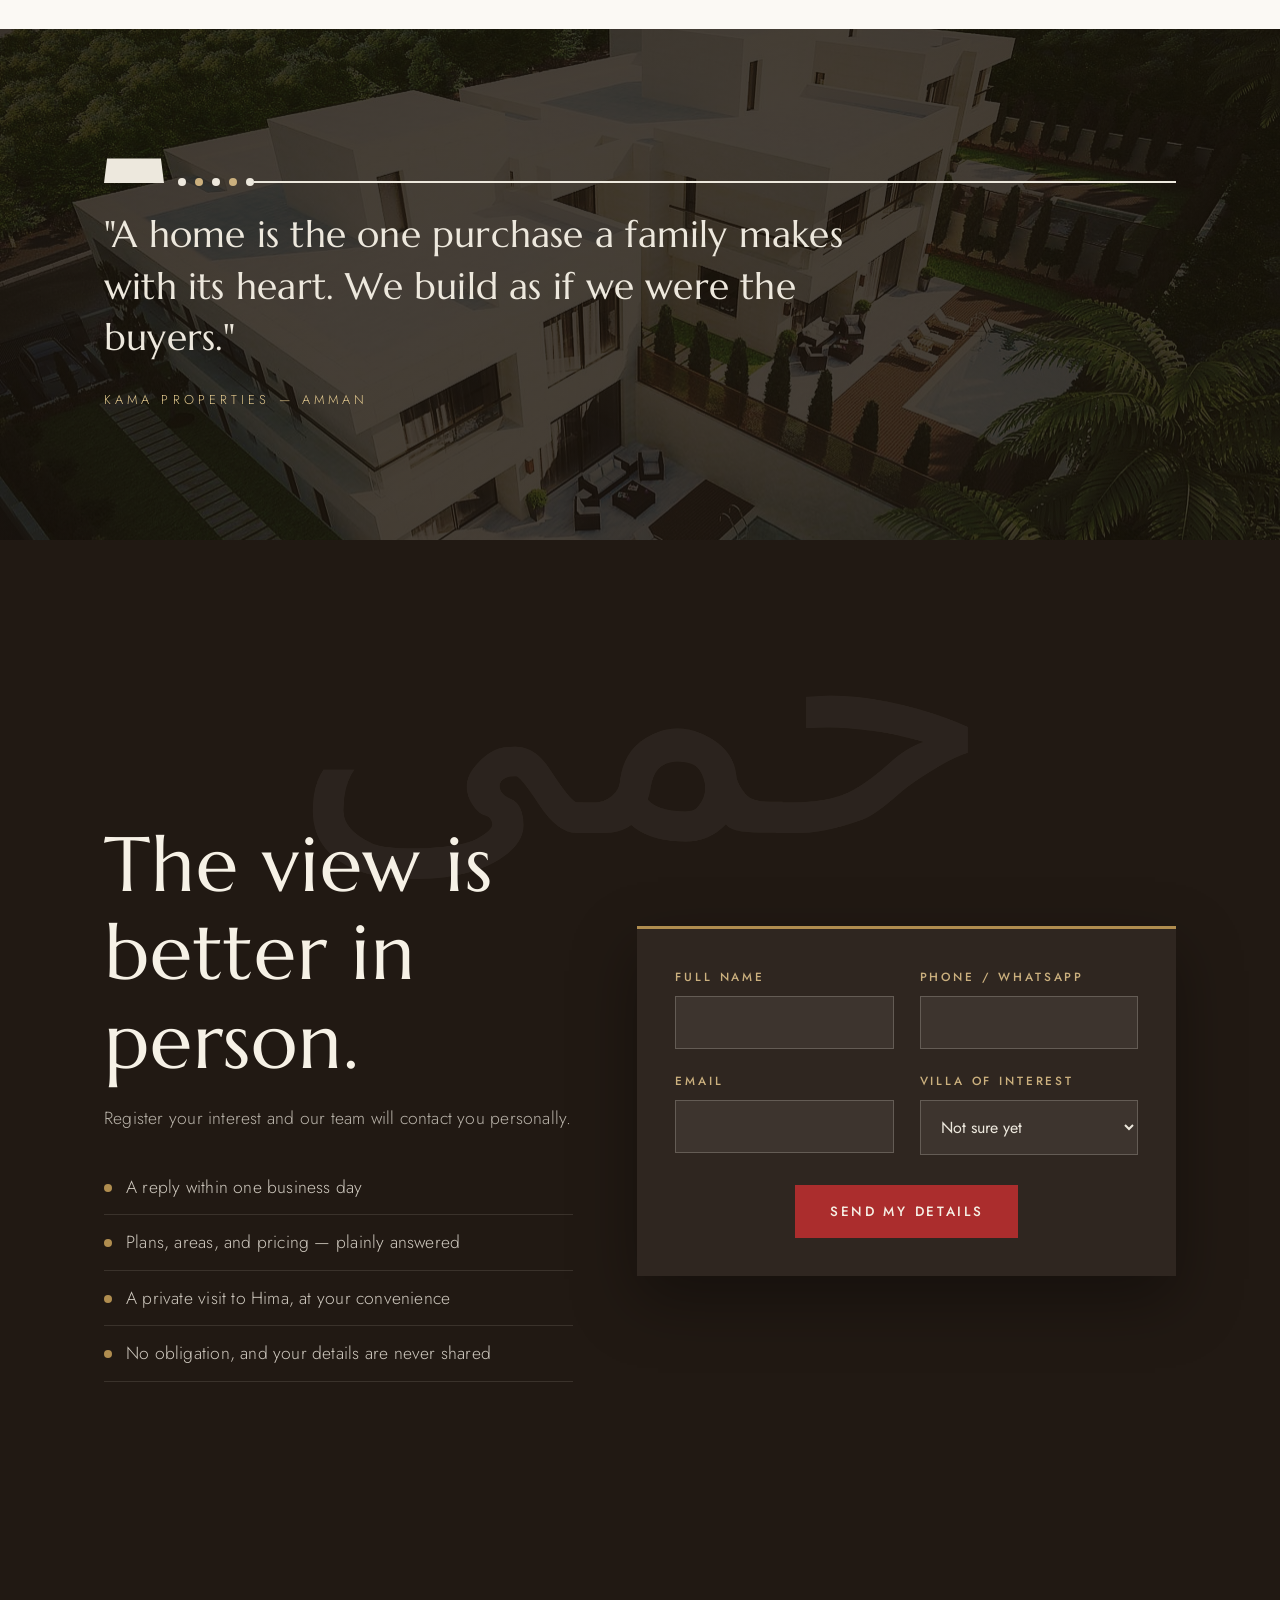
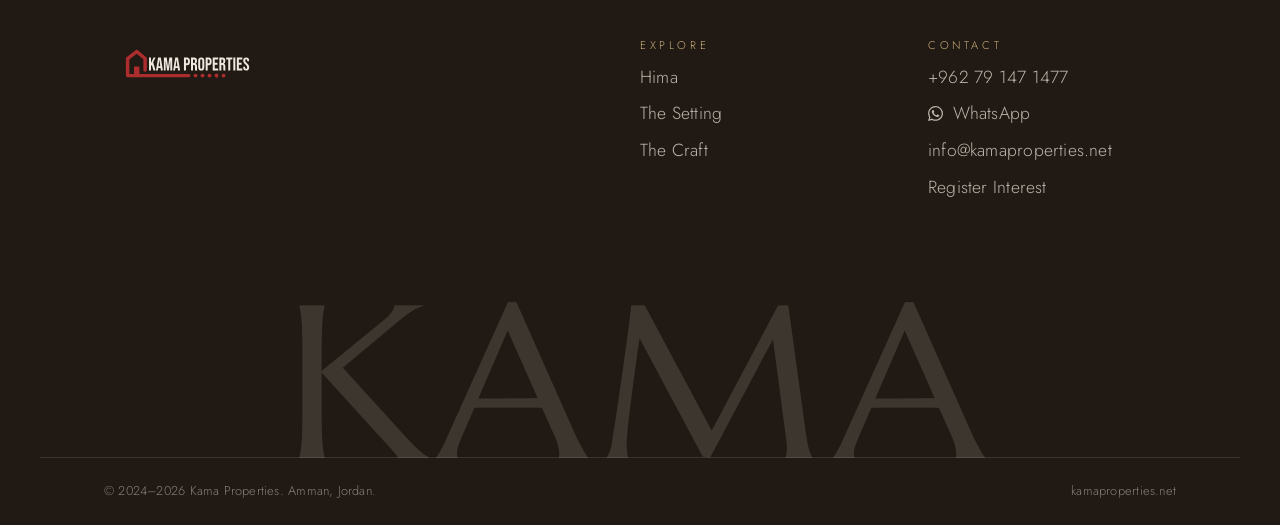
==== commit accdc7cc: "Slim the marquee strip under the hero Desktop: type 1.35rem -> 1rem, letter spacing .22em -> .2em, g" ====
--- a/index.html
+++ b/index.html
@@ -9,7 +9,7 @@
 <link rel="preconnect" href="https://fonts.gstatic.com" crossorigin>
 <link href="https://fonts.googleapis.com/css2?family=Marcellus&family=Jost:ital,wght@0,300;0,400;0,500;0,600;1,300&family=IBM+Plex+Sans+Arabic:wght@400;500;600&display=swap" rel="stylesheet">
 <link rel="stylesheet" href="css/style-r6.css?v=3">
-<link rel="stylesheet" href="css/v2-r13.css?v=4">
+<link rel="stylesheet" href="css/v2-r13.css?v=5">
 <link rel="icon" type="image/svg+xml" href="assets/logo-original.svg">
 <meta property="og:title" content="Hima حمى — A Sanctuary of Three Villas | Kama Properties">
 <meta property="og:description" content="Three private villas overlooking a forest of trees in Al-Hummar, Amman. Far, but close.">
--- a/css/v2-r13.css
+++ b/css/v2-r13.css
@@ -79,15 +79,22 @@
 @media (max-width:820px){ .overlay-menu .inner{ grid-template-columns:1fr; } .overlay-menu .side{ display:none; } }
 
 /* ---------- marquee: the brand line in motion ---------- */
-.marquee{ background:var(--ink); color:var(--stone); overflow:hidden; padding-block:22px; border-block:1px solid rgba(237,232,221,.12); }
-.marquee .track{ display:flex; gap:0; width:max-content; animation:marq 30s linear infinite; }
+.marquee{ background:var(--ink); color:var(--stone); overflow:hidden; padding-block:12px; border-block:1px solid rgba(237,232,221,.12); }
+.marquee .track{ display:flex; gap:0; width:max-content; animation:marq 24s linear infinite; }
 .marquee:hover .track{ animation-play-state:paused; }
 .marquee .half{
-  font-family:var(--font-display); font-size:1.35rem; letter-spacing:.22em; text-transform:uppercase;
-  white-space:nowrap; display:flex; align-items:center; gap:64px; padding-inline-end:64px;
-}
-.marquee i{ width:8px; height:8px; border-radius:50%; background:var(--champagne); flex:none; }
+  font-family:var(--font-display); font-size:1rem; letter-spacing:.2em; text-transform:uppercase;
+  white-space:nowrap; display:flex; align-items:center; gap:48px; padding-inline-end:48px;
+}
+.marquee i{ width:6px; height:6px; border-radius:50%; background:var(--champagne); flex:none; }
 @keyframes marq{ to{ transform:translateX(-50%); } }
+/* phones: a slimmer strip that shows more of the line at once */
+@media (max-width:720px){
+  .marquee{ padding-block:11px; }
+  .marquee .half{ font-size:.88rem; letter-spacing:.16em; gap:26px; padding-inline-end:26px; }
+  .marquee i{ width:5px; height:5px; }
+  .marquee .track{ animation-duration:18s; }
+}
 
 /* ---------- editorial numbers ---------- */
 .figures-v2{ display:grid; grid-template-columns:repeat(3,1fr); gap:2px; background:var(--line); border-block:1px solid var(--line); }
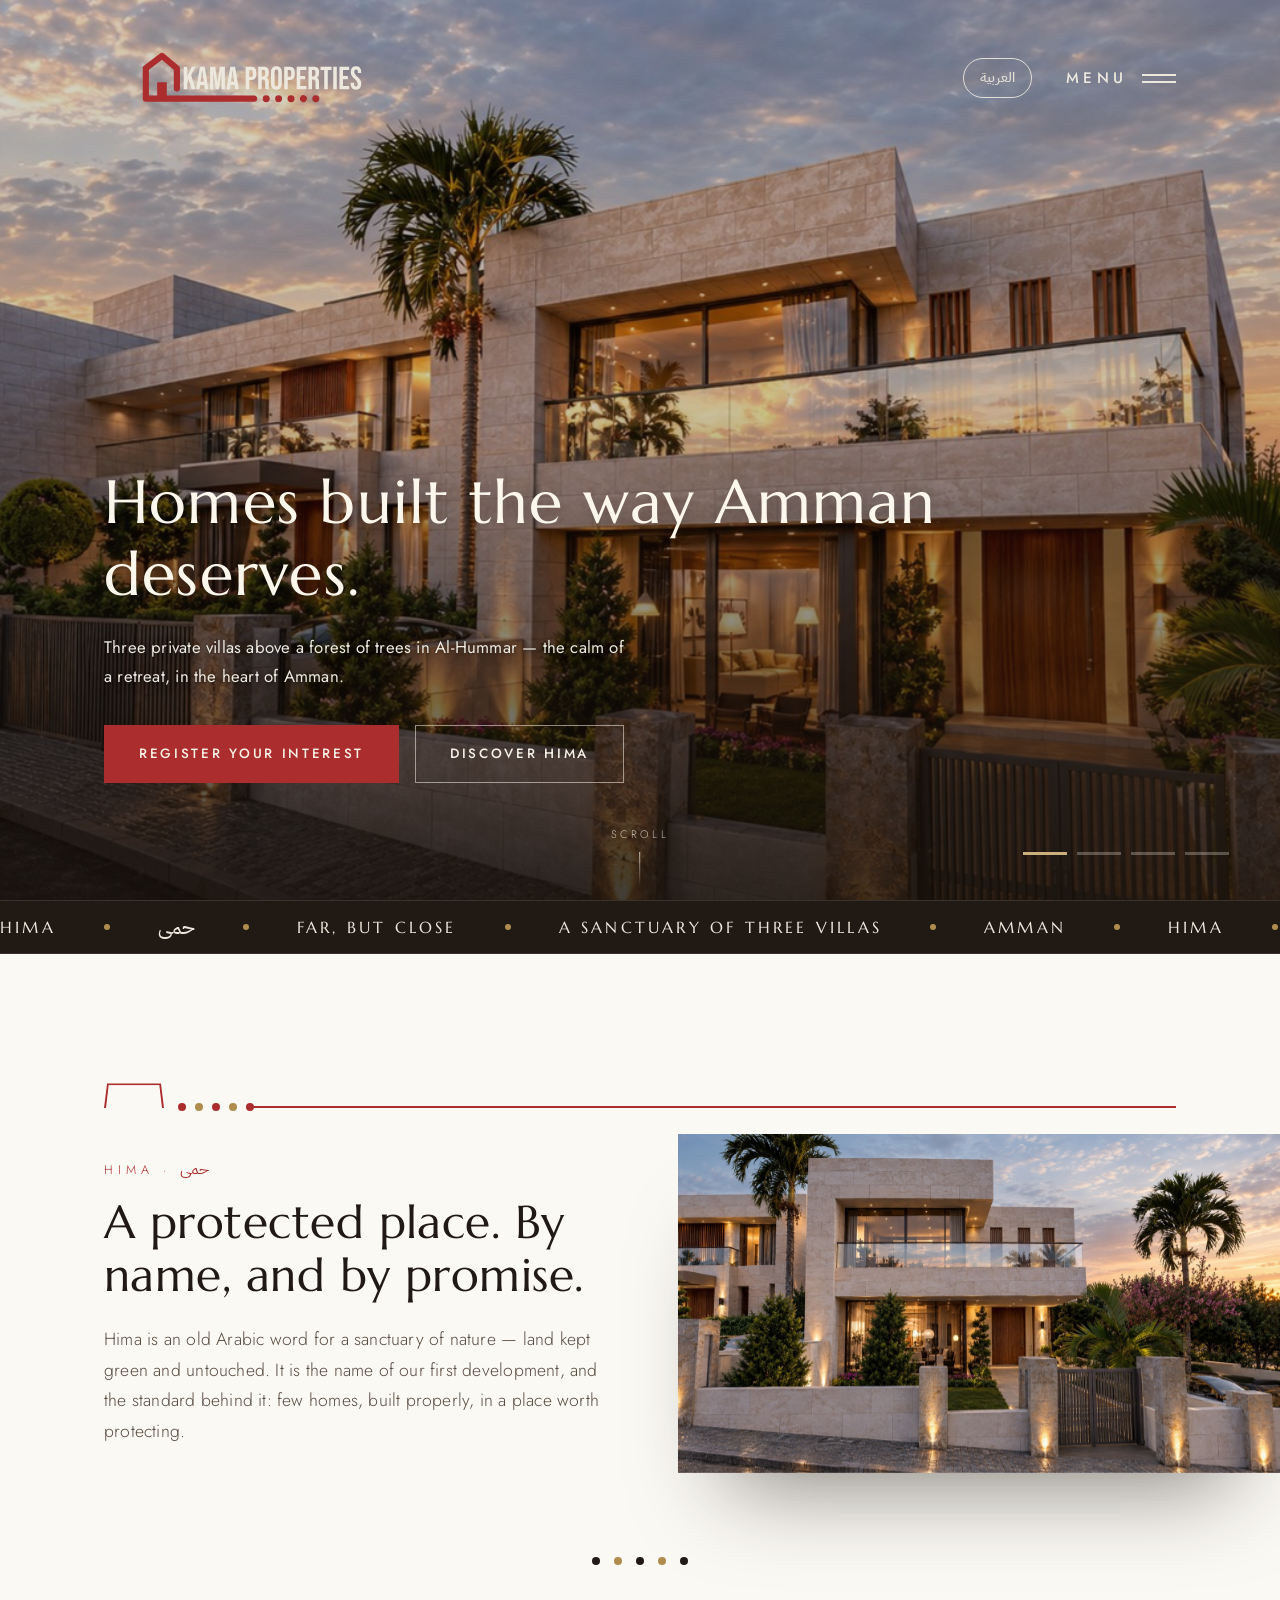
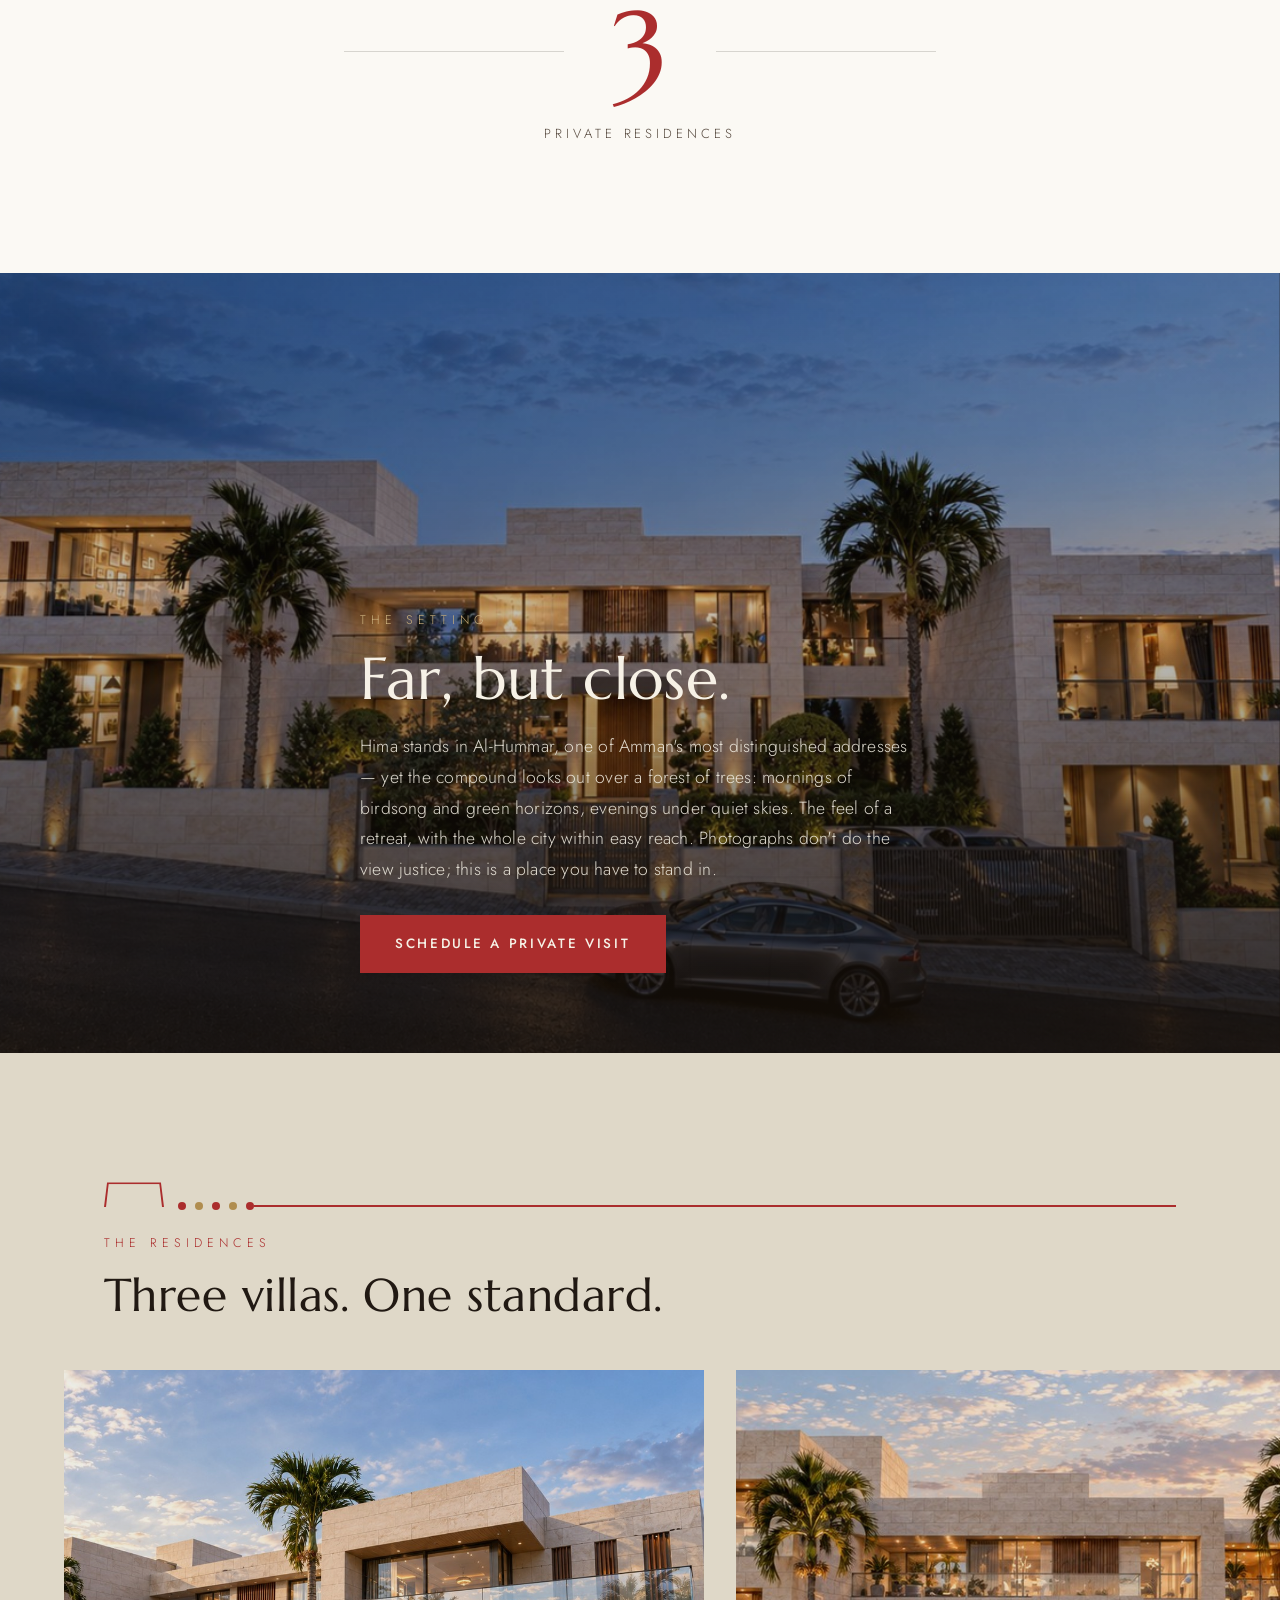
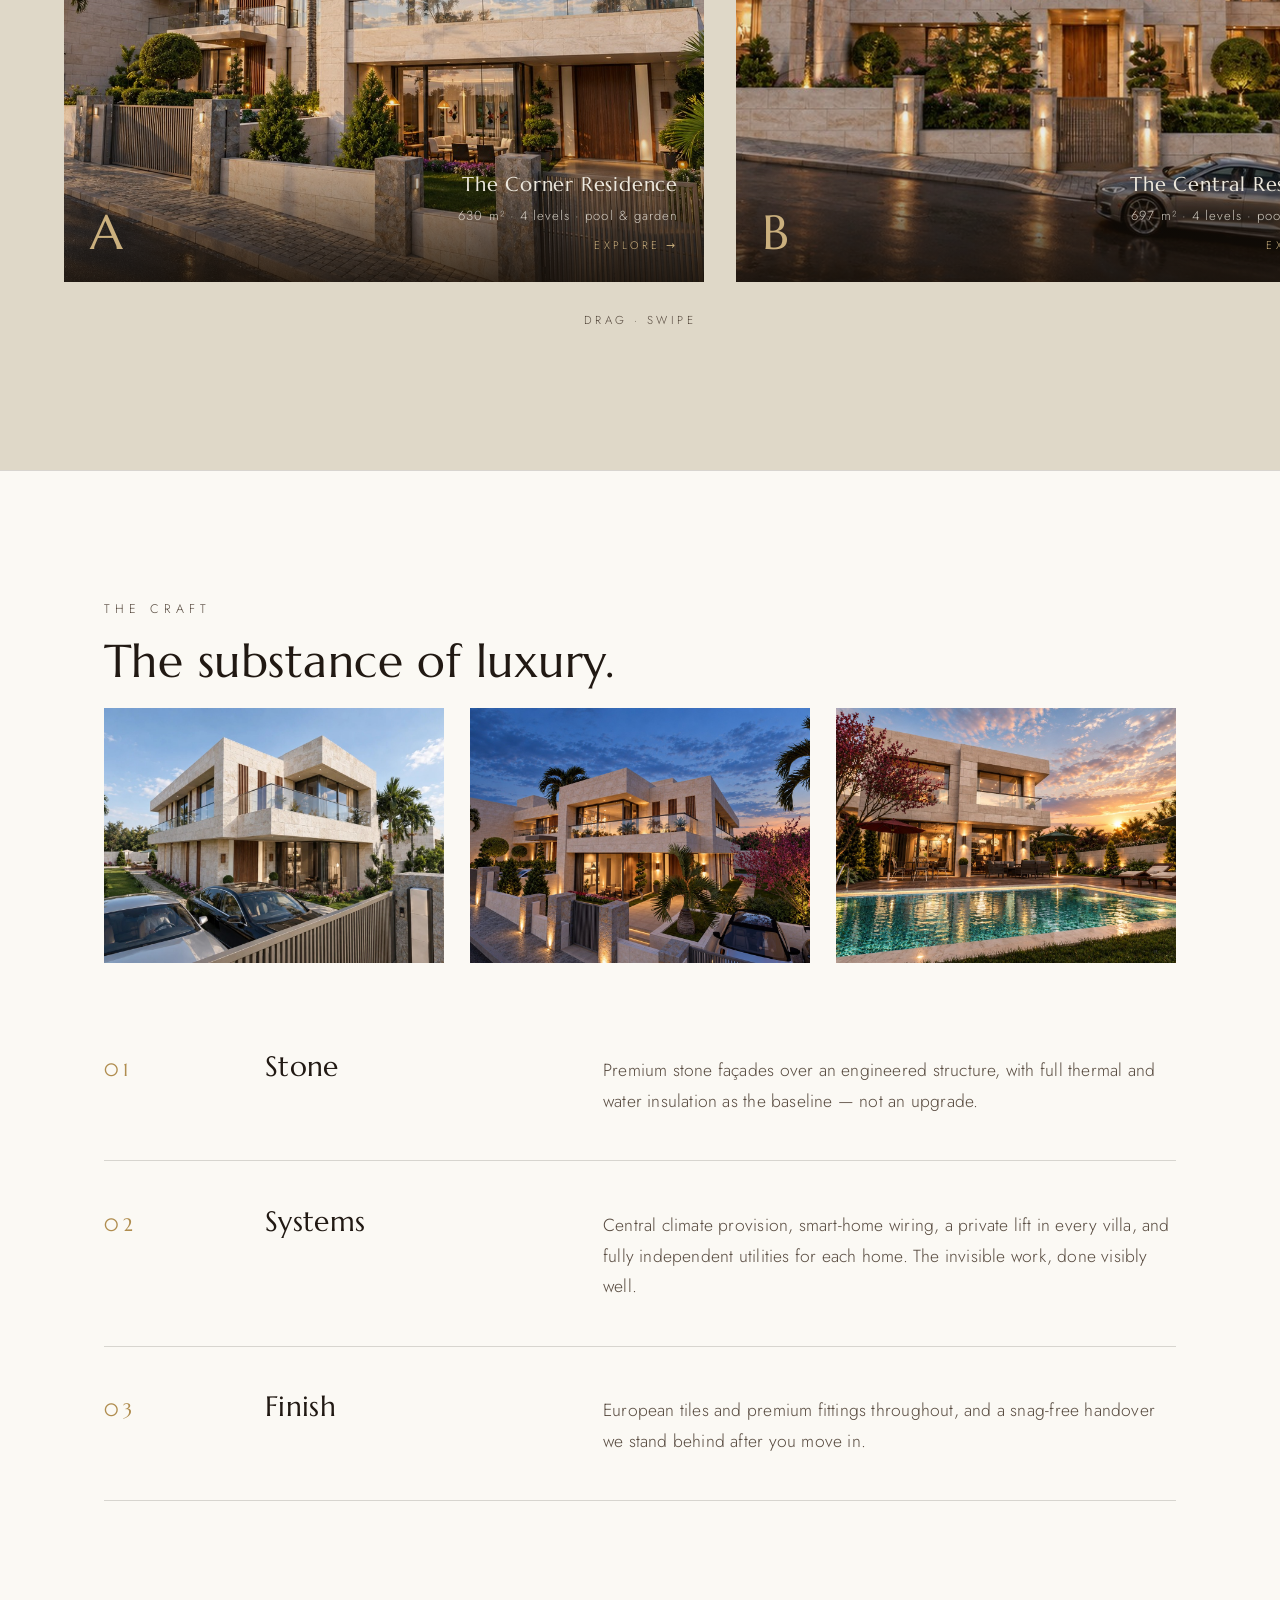
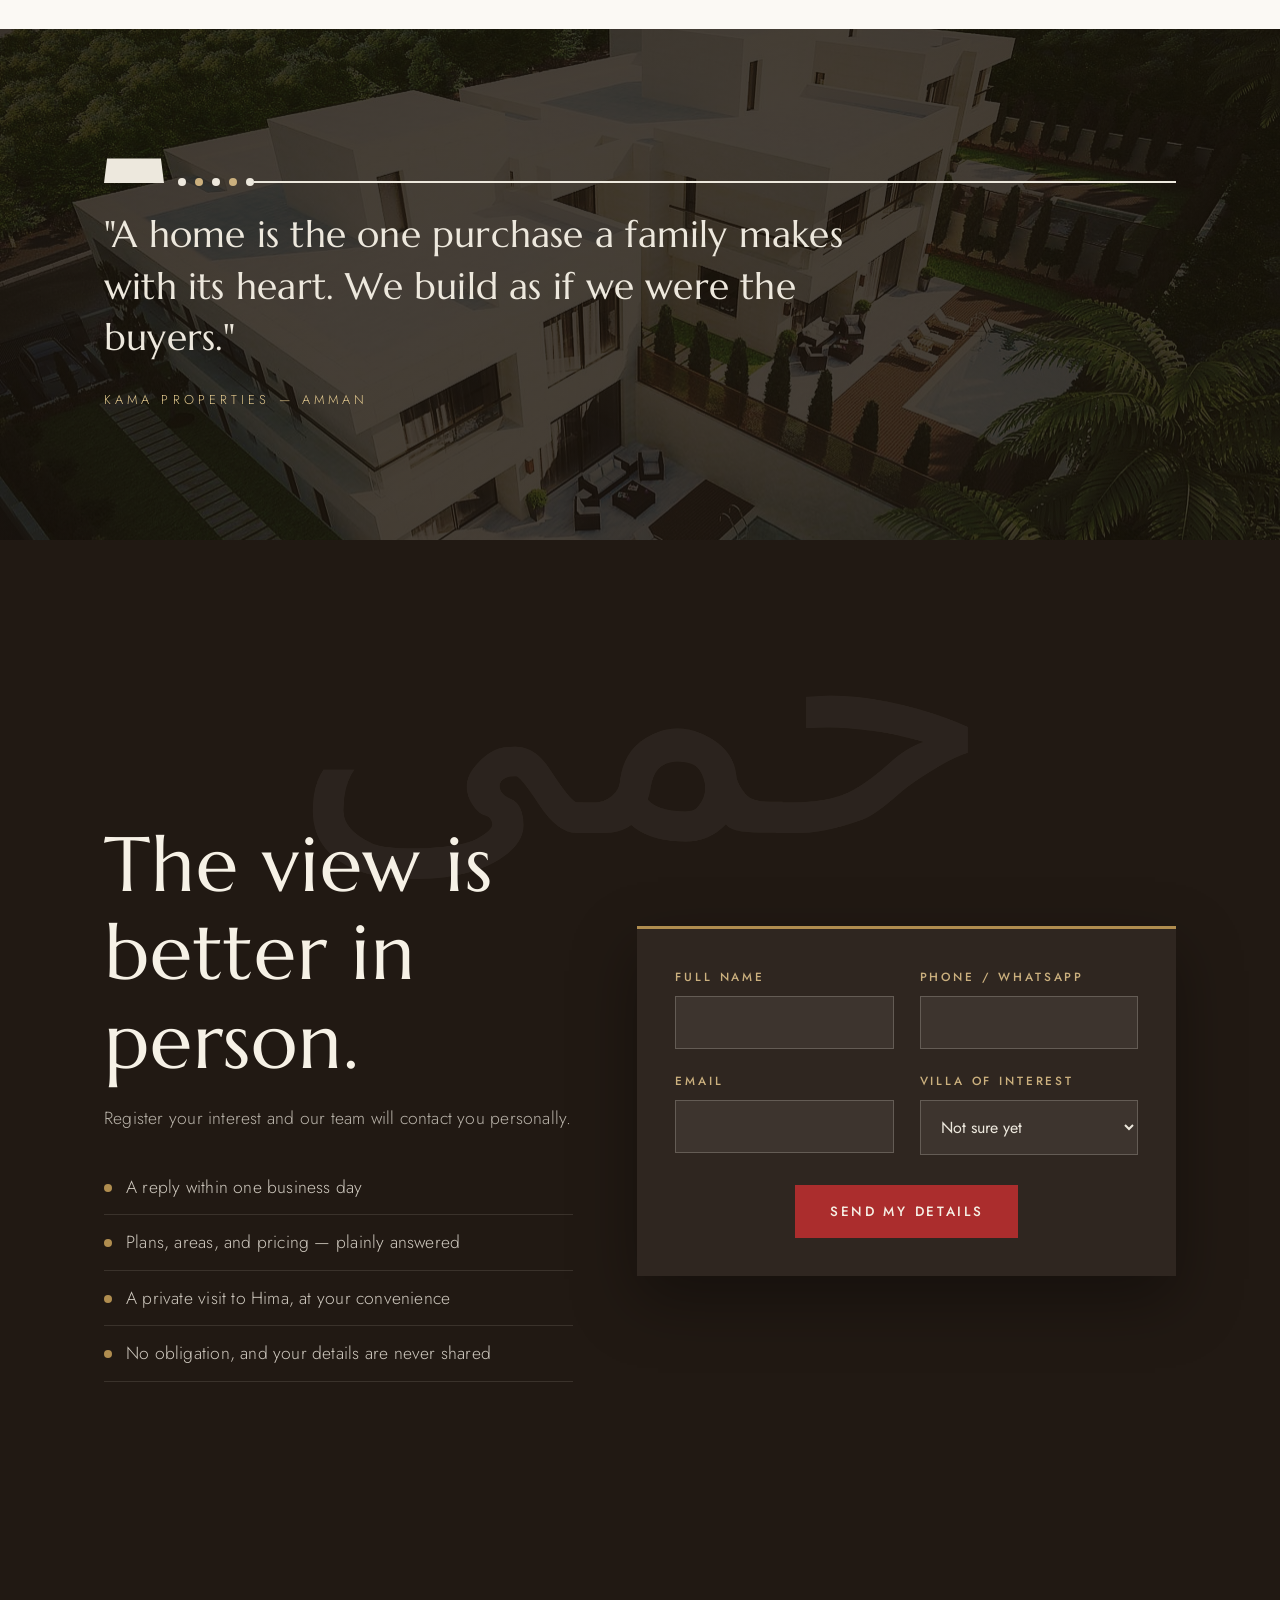
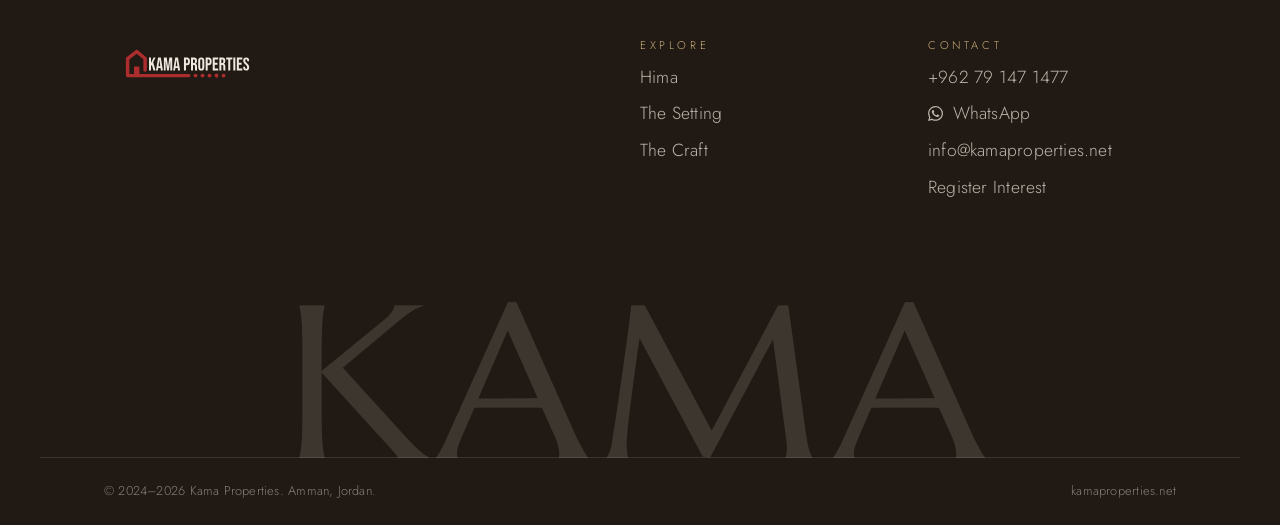
==== commit 84130354: "Make the marquee loop seamless at every width and in both directions The strip slides two identical " ====
--- a/index.html
+++ b/index.html
@@ -9,7 +9,7 @@
 <link rel="preconnect" href="https://fonts.gstatic.com" crossorigin>
 <link href="https://fonts.googleapis.com/css2?family=Marcellus&family=Jost:ital,wght@0,300;0,400;0,500;0,600;1,300&family=IBM+Plex+Sans+Arabic:wght@400;500;600&display=swap" rel="stylesheet">
 <link rel="stylesheet" href="css/style-r6.css?v=3">
-<link rel="stylesheet" href="css/v2-r13.css?v=5">
+<link rel="stylesheet" href="css/v2-r13.css?v=6">
 <link rel="icon" type="image/svg+xml" href="assets/logo-original.svg">
 <meta property="og:title" content="Hima حمى — A Sanctuary of Three Villas | Kama Properties">
 <meta property="og:description" content="Three private villas overlooking a forest of trees in Al-Hummar, Amman. Far, but close.">
@@ -90,8 +90,8 @@
 <!-- MARQUEE -->
 <div class="marquee" aria-hidden="true">
   <div class="track">
-    <span class="half">Hima <i></i> <span lang="ar">حمى</span> <i></i> Far, but close <i></i> A sanctuary of three villas <i></i> Amman <i></i></span>
-    <span class="half">Hima <i></i> <span lang="ar">حمى</span> <i></i> Far, but close <i></i> A sanctuary of three villas <i></i> Amman <i></i></span>
+    <span class="half">Hima <i></i> <span lang="ar">حمى</span> <i></i> Far, but close <i></i> A sanctuary of three villas <i></i> Amman <i></i> Hima <i></i> <span lang="ar">حمى</span> <i></i> Far, but close <i></i> A sanctuary of three villas <i></i> Amman <i></i> Hima <i></i> <span lang="ar">حمى</span> <i></i> Far, but close <i></i> A sanctuary of three villas <i></i> Amman <i></i> Hima <i></i> <span lang="ar">حمى</span> <i></i> Far, but close <i></i> A sanctuary of three villas <i></i> Amman <i></i> Hima <i></i> <span lang="ar">حمى</span> <i></i> Far, but close <i></i> A sanctuary of three villas <i></i> Amman <i></i></span>
+    <span class="half">Hima <i></i> <span lang="ar">حمى</span> <i></i> Far, but close <i></i> A sanctuary of three villas <i></i> Amman <i></i> Hima <i></i> <span lang="ar">حمى</span> <i></i> Far, but close <i></i> A sanctuary of three villas <i></i> Amman <i></i> Hima <i></i> <span lang="ar">حمى</span> <i></i> Far, but close <i></i> A sanctuary of three villas <i></i> Amman <i></i> Hima <i></i> <span lang="ar">حمى</span> <i></i> Far, but close <i></i> A sanctuary of three villas <i></i> Amman <i></i> Hima <i></i> <span lang="ar">حمى</span> <i></i> Far, but close <i></i> A sanctuary of three villas <i></i> Amman <i></i></span>
   </div>
 </div>
 
--- a/css/v2-r13.css
+++ b/css/v2-r13.css
@@ -80,7 +80,8 @@
 
 /* ---------- marquee: the brand line in motion ---------- */
 .marquee{ background:var(--ink); color:var(--stone); overflow:hidden; padding-block:12px; border-block:1px solid rgba(237,232,221,.12); }
-.marquee .track{ display:flex; gap:0; width:max-content; animation:marq 24s linear infinite; }
+.marquee .track{ display:flex; gap:0; width:max-content; will-change:transform; animation:marq 120s linear infinite; }
+[dir="rtl"] .marquee .track{ animation-name:marqRtl; }   /* Arabic reads right to left, so the line travels rightwards */
 .marquee:hover .track{ animation-play-state:paused; }
 .marquee .half{
   font-family:var(--font-display); font-size:1rem; letter-spacing:.2em; text-transform:uppercase;
@@ -88,12 +89,14 @@
 }
 .marquee i{ width:6px; height:6px; border-radius:50%; background:var(--champagne); flex:none; }
 @keyframes marq{ to{ transform:translateX(-50%); } }
+@keyframes marqRtl{ to{ transform:translateX(50%); } }
+/* each half carries the line five times, so a half is always wider than the screen and the loop never shows its end */
 /* phones: a slimmer strip that shows more of the line at once */
 @media (max-width:720px){
   .marquee{ padding-block:11px; }
   .marquee .half{ font-size:.88rem; letter-spacing:.16em; gap:26px; padding-inline-end:26px; }
   .marquee i{ width:5px; height:5px; }
-  .marquee .track{ animation-duration:18s; }
+  .marquee .track{ animation-duration:90s; }
 }
 
 /* ---------- editorial numbers ---------- */
@@ -180,7 +183,7 @@
 .magnetic{ display:inline-block; will-change:transform; transition:transform .3s var(--ease-lux); }
 
 @media (prefers-reduced-motion: reduce){
-  .marquee .track{ animation:none; }
+  .marquee .track, [dir="rtl"] .marquee .track{ animation:none; }
   .loader .dots i{ animation:none; }
   .overlay-menu, .overlay-menu nav a{ transition:none; }
 }
